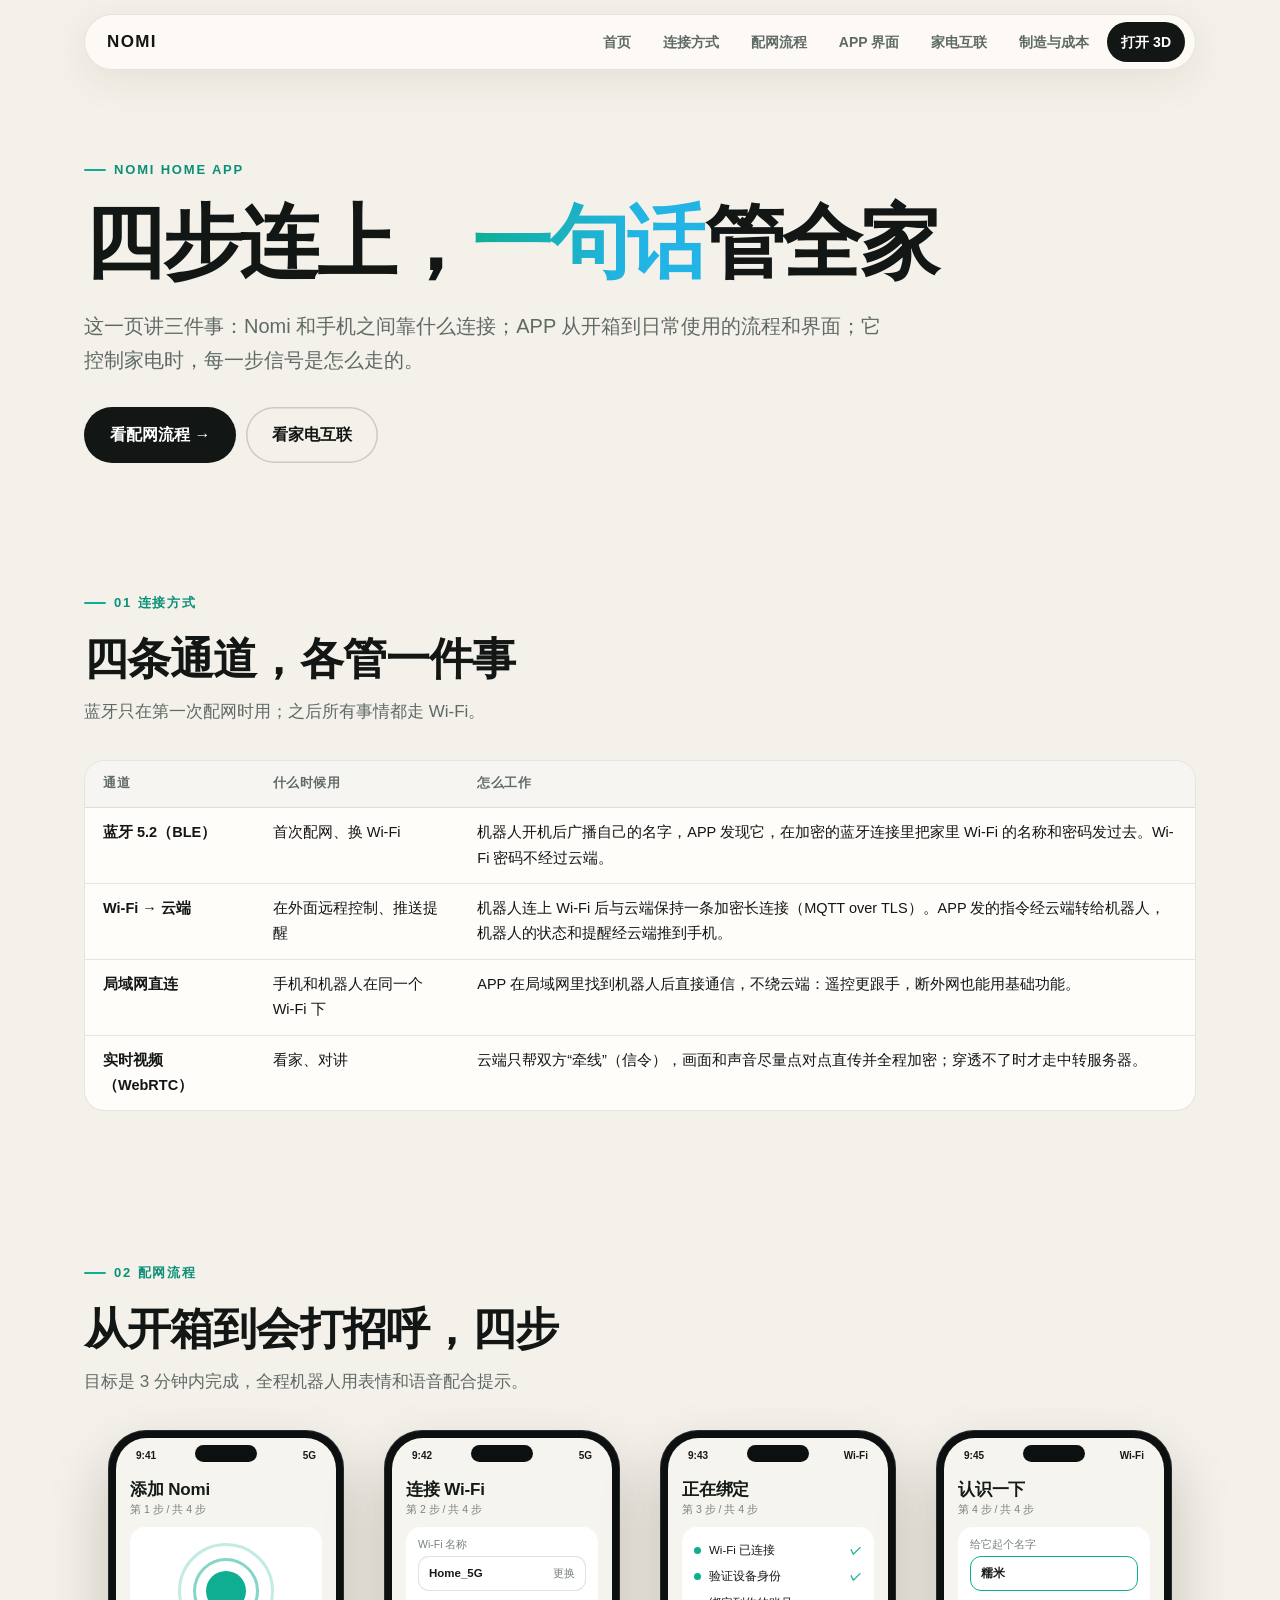
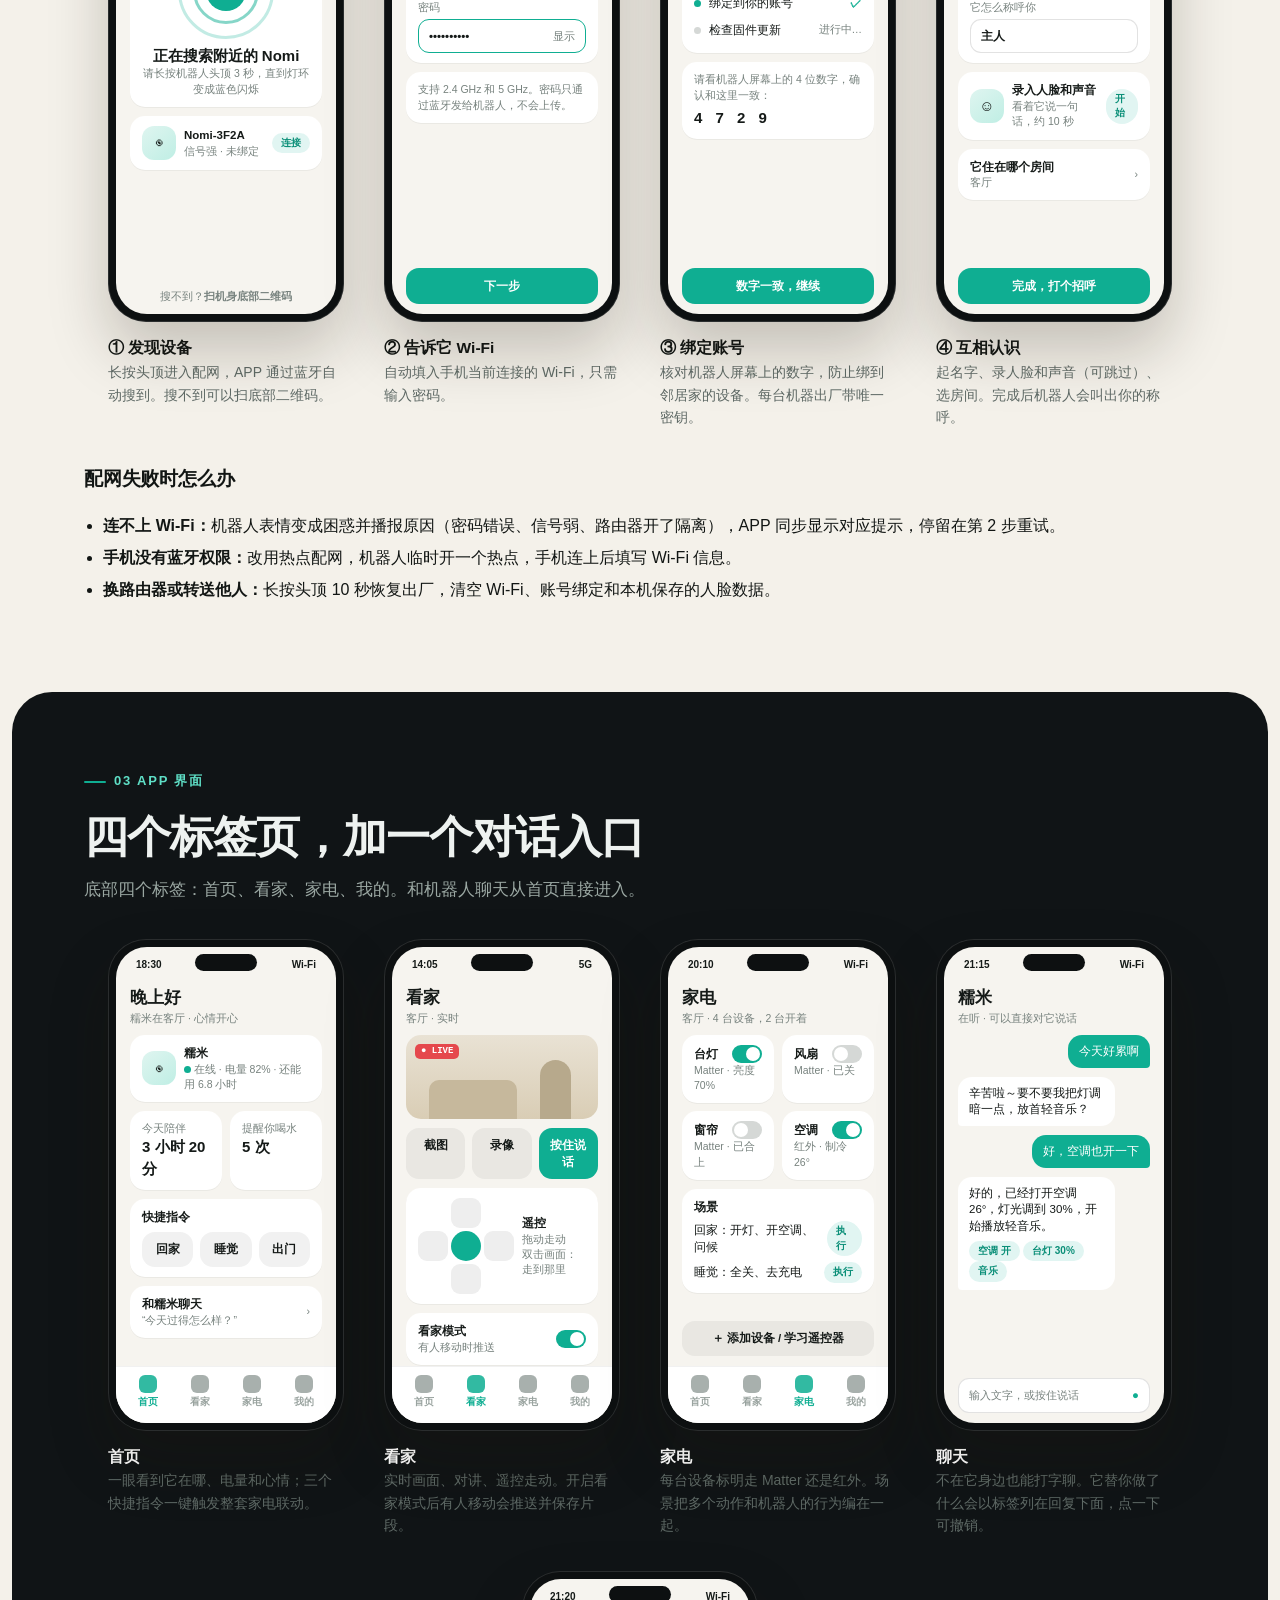
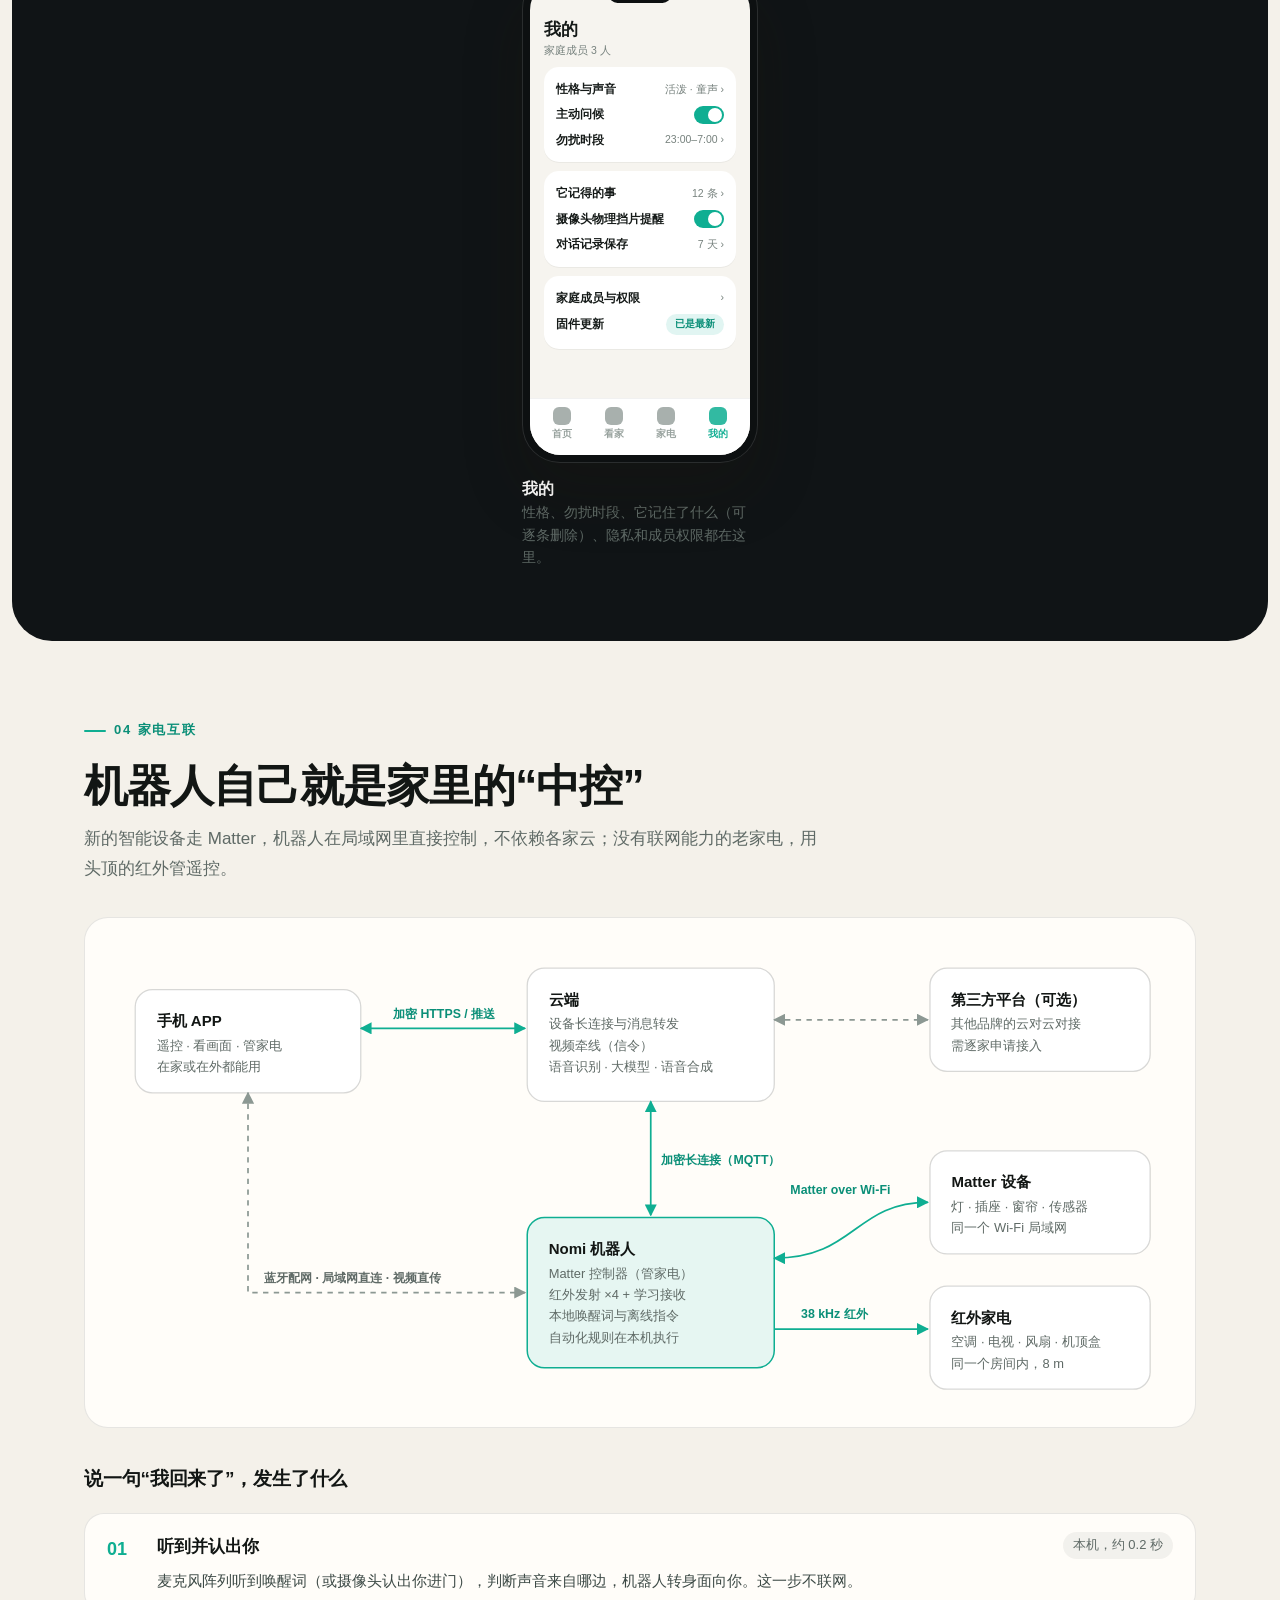
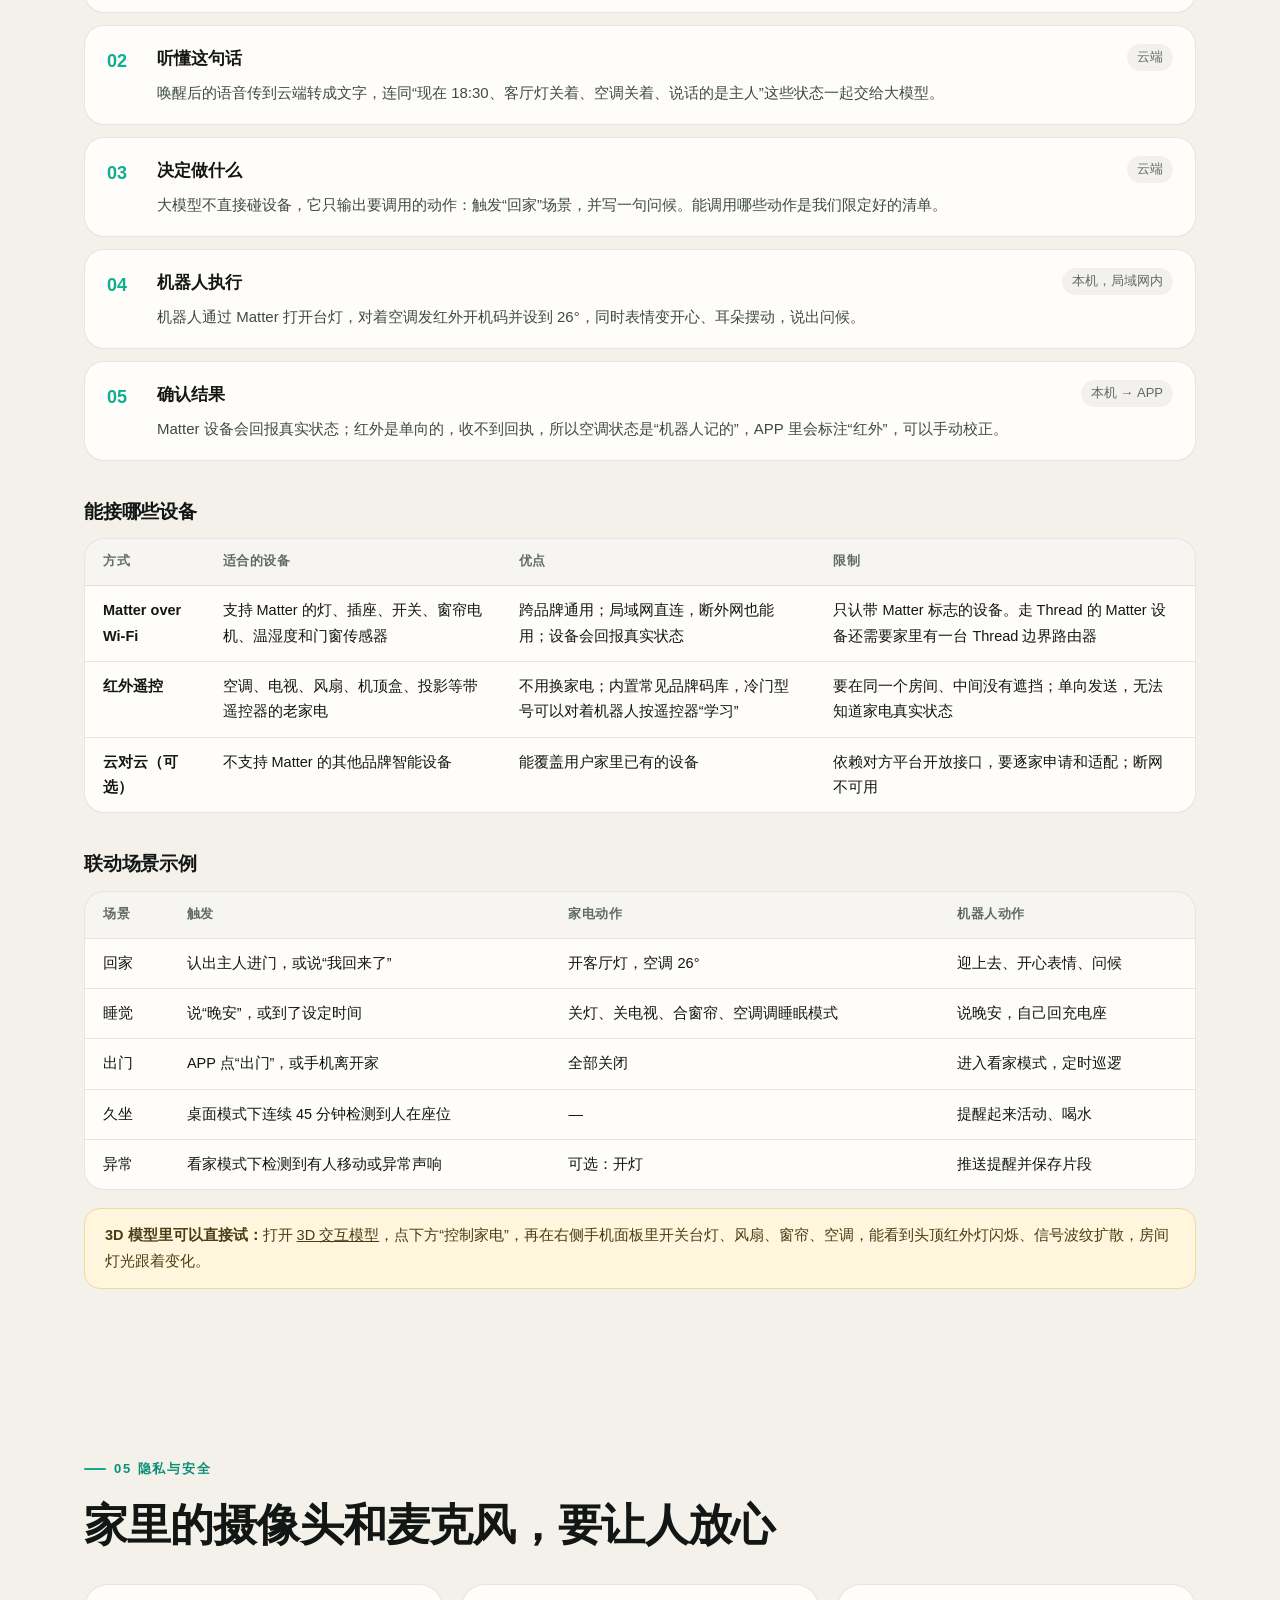
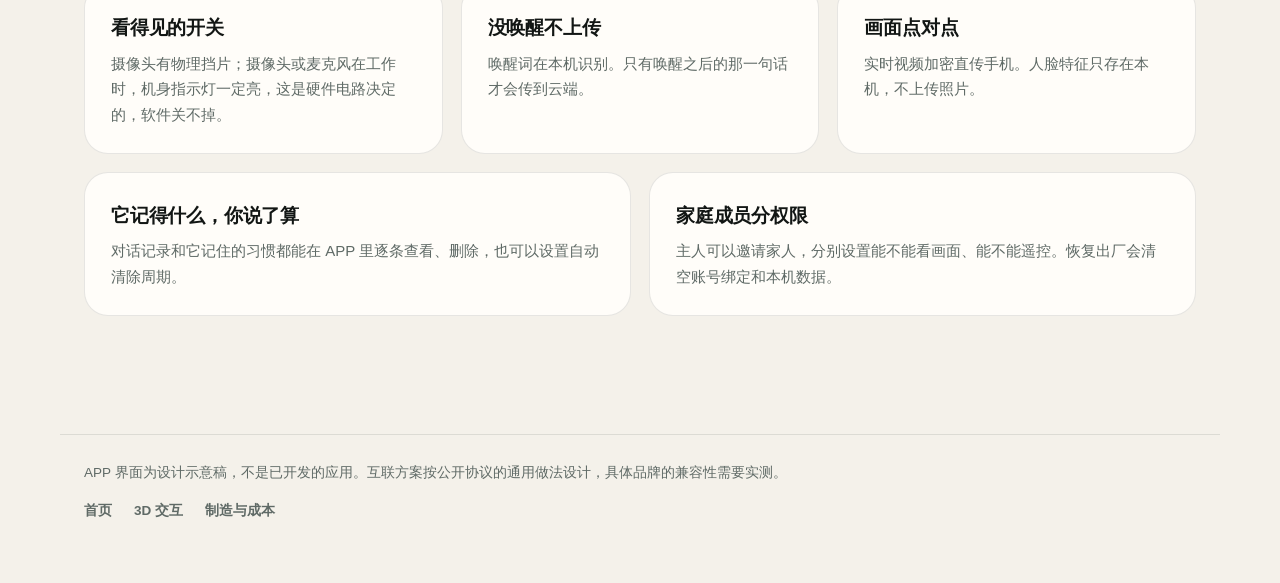
==== app.html @ 79c135fa "官网改版；可爱款造型优化；新增 APP 与互联页面；制造文档加入 AI 对话接入方案" ====
<!doctype html>
<html lang="zh-CN">
<head>
<meta charset="utf-8">
<meta name="viewport" content="width=device-width, initial-scale=1">
<title>Nomi · APP 与家电互联</title>
<meta name="description" content="Nomi 怎么连上手机：四步配网流程、APP 五个主界面的设计，以及它控制家电的完整链路。">
<link rel="stylesheet" href="site.css">
</head>
<body>
<nav><div class="wrap"><b>NOMI</b><a href="index.html">首页</a><a href="#link">连接方式</a><a href="#pair">配网流程</a><a href="#ui">APP 界面</a><a href="#iot">家电互联</a><a href="make.html">制造与成本</a><a class="cta" href="sim.html">打开 3D</a></div></nav>

<header class="hero"><div class="wrap">
  <div class="eyebrow">Nomi Home APP</div>
  <h1>四步连上，<em>一句话</em>管全家</h1>
  <p class="lead">这一页讲三件事：Nomi 和手机之间靠什么连接；APP 从开箱到日常使用的流程和界面；它控制家电时，每一步信号是怎么走的。</p>
  <a class="btn" href="#pair">看配网流程 →</a><a class="btn ghost" href="#iot">看家电互联</a>
</div></header>

<section id="link"><div class="wrap">
  <div class="sec-head"><div class="eyebrow">01 连接方式</div><h2>四条通道，各管一件事</h2><p>蓝牙只在第一次配网时用；之后所有事情都走 Wi-Fi。</p></div>
  <div class="tbl"><table>
    <tr><th>通道</th><th>什么时候用</th><th>怎么工作</th></tr>
    <tr><td><b>蓝牙 5.2（BLE）</b></td><td>首次配网、换 Wi-Fi</td><td>机器人开机后广播自己的名字，APP 发现它，在加密的蓝牙连接里把家里 Wi-Fi 的名称和密码发过去。Wi-Fi 密码不经过云端。</td></tr>
    <tr><td><b>Wi-Fi → 云端</b></td><td>在外面远程控制、推送提醒</td><td>机器人连上 Wi-Fi 后与云端保持一条加密长连接（MQTT over TLS）。APP 发的指令经云端转给机器人，机器人的状态和提醒经云端推到手机。</td></tr>
    <tr><td><b>局域网直连</b></td><td>手机和机器人在同一个 Wi-Fi 下</td><td>APP 在局域网里找到机器人后直接通信，不绕云端：遥控更跟手，断外网也能用基础功能。</td></tr>
    <tr><td><b>实时视频（WebRTC）</b></td><td>看家、对讲</td><td>云端只帮双方“牵线”（信令），画面和声音尽量点对点直传并全程加密；穿透不了时才走中转服务器。</td></tr>
  </table></div>
</div></section>

<section id="pair"><div class="wrap">
  <div class="sec-head"><div class="eyebrow">02 配网流程</div><h2>从开箱到会打招呼，四步</h2><p>目标是 3 分钟内完成，全程机器人用表情和语音配合提示。</p></div>
  <div class="phones">
    <figure><div class="ph"><div class="scr"><div class="sb"><span>9:41</span><span>5G</span></div><div class="bd">
      <h4>添加 Nomi<small>第 1 步 / 共 4 步</small></h4>
      <div class="c" style="text-align:center"><div class="ring"><b></b></div><div class="big">正在搜索附近的 Nomi</div><div class="mut">请长按机器人头顶 3 秒，直到灯环变成蓝色闪烁</div></div>
      <div class="c row"><div class="av">◉</div><div><b>Nomi-3F2A</b><div class="mut">信号强 · 未绑定</div></div><span class="chip">连接</span></div>
      <div class="mut" style="text-align:center;margin-top:auto">搜不到？<b>扫机身底部二维码</b></div>
    </div></div></div><figcaption><b>① 发现设备</b>长按头顶进入配网，APP 通过蓝牙自动搜到。搜不到可以扫底部二维码。</figcaption></figure>

    <figure><div class="ph"><div class="scr"><div class="sb"><span>9:42</span><span>5G</span></div><div class="bd">
      <h4>连接 Wi-Fi<small>第 2 步 / 共 4 步</small></h4>
      <div class="c"><div class="mut">Wi-Fi 名称</div><div class="inp row" style="margin:4px 0 9px"><b>Home_5G</b><span class="mut">更换</span></div><div class="mut">密码</div><div class="inp f row" style="margin-top:4px"><b>••••••••••</b><span class="mut">显示</span></div></div>
      <div class="c mut">支持 2.4 GHz 和 5 GHz。密码只通过蓝牙发给机器人，不会上传。</div>
      <div class="pri" style="margin-top:auto">下一步</div>
    </div></div></div><figcaption><b>② 告诉它 Wi-Fi</b>自动填入手机当前连接的 Wi-Fi，只需输入密码。</figcaption></figure>

    <figure><div class="ph"><div class="scr"><div class="sb"><span>9:43</span><span>Wi-Fi</span></div><div class="bd">
      <h4>正在绑定<small>第 3 步 / 共 4 步</small></h4>
      <div class="c">
        <div class="row" style="padding:5px 0"><span class="dot"></span><span>Wi-Fi 已连接</span><b style="color:var(--a)">✓</b></div>
        <div class="row" style="padding:5px 0"><span class="dot"></span><span>验证设备身份</span><b style="color:var(--a)">✓</b></div>
        <div class="row" style="padding:5px 0"><span class="dot"></span><span>绑定到你的账号</span><b style="color:var(--a)">✓</b></div>
        <div class="row" style="padding:5px 0"><span class="dot" style="background:#d5d8d6"></span><span>检查固件更新</span><span class="mut">进行中…</span></div>
      </div>
      <div class="c mut">请看机器人屏幕上的 4 位数字，确认和这里一致：<div class="big" style="letter-spacing:.3em;color:#151a18;margin-top:4px">4 7 2 9</div></div>
      <div class="pri" style="margin-top:auto">数字一致，继续</div>
    </div></div></div><figcaption><b>③ 绑定账号</b>核对机器人屏幕上的数字，防止绑到邻居家的设备。每台机器出厂带唯一密钥。</figcaption></figure>

    <figure><div class="ph"><div class="scr"><div class="sb"><span>9:45</span><span>Wi-Fi</span></div><div class="bd">
      <h4>认识一下<small>第 4 步 / 共 4 步</small></h4>
      <div class="c"><div class="mut">给它起个名字</div><div class="inp f" style="margin:4px 0 9px"><b>糯米</b></div><div class="mut">它怎么称呼你</div><div class="inp" style="margin-top:4px"><b>主人</b></div></div>
      <div class="c row"><div class="av">☺</div><div><b>录入人脸和声音</b><div class="mut">看着它说一句话，约 10 秒</div></div><span class="chip">开始</span></div>
      <div class="c row"><div><b>它住在哪个房间</b><div class="mut">客厅</div></div><span class="mut">›</span></div>
      <div class="pri" style="margin-top:auto">完成，打个招呼</div>
    </div></div></div><figcaption><b>④ 互相认识</b>起名字、录人脸和声音（可跳过）、选房间。完成后机器人会叫出你的称呼。</figcaption></figure>
  </div>
  <h3>配网失败时怎么办</h3>
  <ul>
    <li><b>连不上 Wi-Fi：</b>机器人表情变成困惑并播报原因（密码错误、信号弱、路由器开了隔离），APP 同步显示对应提示，停留在第 2 步重试。</li>
    <li><b>手机没有蓝牙权限：</b>改用热点配网，机器人临时开一个热点，手机连上后填写 Wi-Fi 信息。</li>
    <li><b>换路由器或转送他人：</b>长按头顶 10 秒恢复出厂，清空 Wi-Fi、账号绑定和本机保存的人脸数据。</li>
  </ul>
</div></section>

<section id="ui" class="dark"><div class="wrap">
  <div class="sec-head"><div class="eyebrow">03 APP 界面</div><h2>四个标签页，加一个对话入口</h2><p>底部四个标签：首页、看家、家电、我的。和机器人聊天从首页直接进入。</p></div>
  <div class="phones">
    <figure><div class="ph"><div class="scr"><div class="sb"><span>18:30</span><span>Wi-Fi</span></div><div class="bd">
      <h4>晚上好<small>糯米在客厅 · 心情开心</small></h4>
      <div class="c row"><div class="av">◉</div><div><b>糯米</b><div class="mut"><span class="dot"></span> 在线 · 电量 82% · 还能用 6.8 小时</div></div></div>
      <div class="g2"><div class="c"><div class="mut">今天陪伴</div><div class="big">3 小时 20 分</div></div><div class="c"><div class="mut">提醒你喝水</div><div class="big">5 次</div></div></div>
      <div class="c"><b>快捷指令</b><div class="g3" style="margin-top:7px"><div class="sec">回家</div><div class="sec">睡觉</div><div class="sec">出门</div></div></div>
      <div class="c row"><div><b>和糯米聊天</b><div class="mut">“今天过得怎么样？”</div></div><span class="mut">›</span></div>
    </div><div class="tab"><b><i></i>首页</b><span><i></i>看家</span><span><i></i>家电</span><span><i></i>我的</span></div></div></div><figcaption><b>首页</b>一眼看到它在哪、电量和心情；三个快捷指令一键触发整套家电联动。</figcaption></figure>

    <figure><div class="ph"><div class="scr"><div class="sb"><span>14:05</span><span>5G</span></div><div class="bd">
      <h4>看家<small>客厅 · 实时</small></h4>
      <div class="cam"><em>● LIVE</em></div>
      <div class="g3"><div class="sec">截图</div><div class="sec">录像</div><div class="pri" style="padding:9px">按住说话</div></div>
      <div class="c row"><div class="pad4"><i></i><i></i><i></i><i></i><i></i><i></i><i></i><i></i><i></i></div><div><b>遥控</b><div class="mut">拖动走动<br>双击画面：走到那里</div></div></div>
      <div class="c row"><div><b>看家模式</b><div class="mut">有人移动时推送</div></div><div class="sw on"></div></div>
    </div><div class="tab"><span><i></i>首页</span><b><i></i>看家</b><span><i></i>家电</span><span><i></i>我的</span></div></div></div><figcaption><b>看家</b>实时画面、对讲、遥控走动。开启看家模式后有人移动会推送并保存片段。</figcaption></figure>

    <figure><div class="ph"><div class="scr"><div class="sb"><span>20:10</span><span>Wi-Fi</span></div><div class="bd">
      <h4>家电<small>客厅 · 4 台设备，2 台开着</small></h4>
      <div class="g2">
        <div class="c"><div class="row"><b>台灯</b><div class="sw on"></div></div><div class="mut">Matter · 亮度 70%</div></div>
        <div class="c"><div class="row"><b>风扇</b><div class="sw"></div></div><div class="mut">Matter · 已关</div></div>
        <div class="c"><div class="row"><b>窗帘</b><div class="sw"></div></div><div class="mut">Matter · 已合上</div></div>
        <div class="c"><div class="row"><b>空调</b><div class="sw on"></div></div><div class="mut">红外 · 制冷 26°</div></div>
      </div>
      <div class="c"><b>场景</b><div class="row" style="margin-top:6px"><span>回家：开灯、开空调、问候</span><span class="chip">执行</span></div><div class="row" style="margin-top:6px"><span>睡觉：全关、去充电</span><span class="chip">执行</span></div></div>
      <div class="sec" style="margin-top:auto">＋ 添加设备 / 学习遥控器</div>
    </div><div class="tab"><span><i></i>首页</span><span><i></i>看家</span><b><i></i>家电</b><span><i></i>我的</span></div></div></div><figcaption><b>家电</b>每台设备标明走 Matter 还是红外。场景把多个动作和机器人的行为编在一起。</figcaption></figure>

    <figure><div class="ph"><div class="scr"><div class="sb"><span>21:15</span><span>Wi-Fi</span></div><div class="bd">
      <h4>糯米<small>在听 · 可以直接对它说话</small></h4>
      <div class="bub me">今天好累啊</div>
      <div class="bub">辛苦啦～要不要我把灯调暗一点，放首轻音乐？</div>
      <div class="bub me">好，空调也开一下</div>
      <div class="bub">好的，已经打开空调 26°，灯光调到 30%，开始播放轻音乐。<div style="margin-top:6px"><span class="chip">空调 开</span> <span class="chip">台灯 30%</span> <span class="chip">音乐</span></div></div>
      <div class="inp row" style="margin-top:auto"><span class="mut">输入文字，或按住说话</span><b style="color:var(--a)">●</b></div>
    </div></div></div><figcaption><b>聊天</b>不在它身边也能打字聊。它替你做了什么会以标签列在回复下面，点一下可撤销。</figcaption></figure>

    <figure><div class="ph"><div class="scr"><div class="sb"><span>21:20</span><span>Wi-Fi</span></div><div class="bd">
      <h4>我的<small>家庭成员 3 人</small></h4>
      <div class="c"><div class="row" style="padding:4px 0"><b>性格与声音</b><span class="mut">活泼 · 童声 ›</span></div><div class="row" style="padding:4px 0"><b>主动问候</b><div class="sw on"></div></div><div class="row" style="padding:4px 0"><b>勿扰时段</b><span class="mut">23:00–7:00 ›</span></div></div>
      <div class="c"><div class="row" style="padding:4px 0"><b>它记得的事</b><span class="mut">12 条 ›</span></div><div class="row" style="padding:4px 0"><b>摄像头物理挡片提醒</b><div class="sw on"></div></div><div class="row" style="padding:4px 0"><b>对话记录保存</b><span class="mut">7 天 ›</span></div></div>
      <div class="c"><div class="row" style="padding:4px 0"><b>家庭成员与权限</b><span class="mut">›</span></div><div class="row" style="padding:4px 0"><b>固件更新</b><span class="chip">已是最新</span></div></div>
    </div><div class="tab"><span><i></i>首页</span><span><i></i>看家</span><span><i></i>家电</span><b><i></i>我的</b></div></div></div><figcaption><b>我的</b>性格、勿扰时段、它记住了什么（可逐条删除）、隐私和成员权限都在这里。</figcaption></figure>
  </div>
</div></section>

<section id="iot"><div class="wrap">
  <div class="sec-head"><div class="eyebrow">04 家电互联</div><h2>机器人自己就是家里的“中控”</h2><p>新的智能设备走 Matter，机器人在局域网里直接控制，不依赖各家云；没有联网能力的老家电，用头顶的红外管遥控。</p></div>
  <div class="diagram"><svg viewBox="0 0 1000 440" role="img" aria-label="互联架构图：手机 APP、云端、Nomi 机器人、Matter 设备、红外家电之间的连接">
    <defs><marker id="ar" viewBox="0 0 10 10" refX="9" refY="5" markerWidth="7" markerHeight="7" orient="auto-start-reverse"><path d="M0 0 10 5 0 10z" style="fill:#0fae92;stroke:none"/></marker><marker id="ag" viewBox="0 0 10 10" refX="9" refY="5" markerWidth="7" markerHeight="7" orient="auto-start-reverse"><path d="M0 0 10 5 0 10z" style="fill:#8c9893;stroke:none"/></marker></defs>
    <rect class="b" x="30" y="50" width="210" height="96" rx="16"/><text x="50" y="84">手机 APP</text><text class="s" x="50" y="106">遥控 · 看画面 · 管家电</text><text class="s" x="50" y="126">在家或在外都能用</text>
    <rect class="b" x="395" y="30" width="230" height="124" rx="16"/><text x="415" y="64">云端</text><text class="s" x="415" y="86">设备长连接与消息转发</text><text class="s" x="415" y="106">视频牵线（信令）</text><text class="s" x="415" y="126">语音识别 · 大模型 · 语音合成</text>
    <rect class="h" x="395" y="262" width="230" height="140" rx="16"/><text x="415" y="296">Nomi 机器人</text><text class="s" x="415" y="318">Matter 控制器（管家电）</text><text class="s" x="415" y="338">红外发射 ×4 + 学习接收</text><text class="s" x="415" y="358">本地唤醒词与离线指令</text><text class="s" x="415" y="378">自动化规则在本机执行</text>
    <rect class="b" x="770" y="30" width="205" height="96" rx="16"/><text x="790" y="64">第三方平台（可选）</text><text class="s" x="790" y="86">其他品牌的云对云对接</text><text class="s" x="790" y="106">需逐家申请接入</text>
    <rect class="b" x="770" y="200" width="205" height="96" rx="16"/><text x="790" y="234">Matter 设备</text><text class="s" x="790" y="256">灯 · 插座 · 窗帘 · 传感器</text><text class="s" x="790" y="276">同一个 Wi-Fi 局域网</text>
    <rect class="b" x="770" y="326" width="205" height="96" rx="16"/><text x="790" y="360">红外家电</text><text class="s" x="790" y="382">空调 · 电视 · 风扇 · 机顶盒</text><text class="s" x="790" y="402">同一个房间内，8 m</text>
    <path d="M240 86H393" marker-end="url(#ar)" marker-start="url(#ar)"/><text class="l" x="270" y="76">加密 HTTPS / 推送</text>
    <path d="M510 154V260" marker-end="url(#ar)" marker-start="url(#ar)"/><text class="l" x="520" y="212">加密长连接（MQTT）</text>
    <path class="d" d="M135 146V332H393" marker-end="url(#ag)" marker-start="url(#ag)"/><text class="l" x="150" y="322" style="fill:#5f6a66">蓝牙配网 · 局域网直连 · 视频直传</text>
    <path d="M625 300C700 300 700 248 768 248" marker-end="url(#ar)" marker-start="url(#ar)"/><text class="l" x="640" y="240">Matter over Wi-Fi</text>
    <path d="M625 366H768" marker-end="url(#ar)"/><text class="l" x="650" y="356">38 kHz 红外</text>
    <path class="d" d="M625 78H768" marker-end="url(#ag)" marker-start="url(#ag)"/>
  </svg></div>

  <h3>说一句“我回来了”，发生了什么</h3>
  <ol class="flow">
    <li><b>听到并认出你</b><i>本机，约 0.2 秒</i><p>麦克风阵列听到唤醒词（或摄像头认出你进门），判断声音来自哪边，机器人转身面向你。这一步不联网。</p></li>
    <li><b>听懂这句话</b><i>云端</i><p>唤醒后的语音传到云端转成文字，连同“现在 18:30、客厅灯关着、空调关着、说话的是主人”这些状态一起交给大模型。</p></li>
    <li><b>决定做什么</b><i>云端</i><p>大模型不直接碰设备，它只输出要调用的动作：触发“回家”场景，并写一句问候。能调用哪些动作是我们限定好的清单。</p></li>
    <li><b>机器人执行</b><i>本机，局域网内</i><p>机器人通过 Matter 打开台灯，对着空调发红外开机码并设到 26°，同时表情变开心、耳朵摆动，说出问候。</p></li>
    <li><b>确认结果</b><i>本机 → APP</i><p>Matter 设备会回报真实状态；红外是单向的，收不到回执，所以空调状态是“机器人记的”，APP 里会标注“红外”，可以手动校正。</p></li>
  </ol>

  <h3>能接哪些设备</h3>
  <div class="tbl"><table>
    <tr><th>方式</th><th>适合的设备</th><th>优点</th><th>限制</th></tr>
    <tr><td><b>Matter over Wi-Fi</b></td><td>支持 Matter 的灯、插座、开关、窗帘电机、温湿度和门窗传感器</td><td>跨品牌通用；局域网直连，断外网也能用；设备会回报真实状态</td><td>只认带 Matter 标志的设备。走 Thread 的 Matter 设备还需要家里有一台 Thread 边界路由器</td></tr>
    <tr><td><b>红外遥控</b></td><td>空调、电视、风扇、机顶盒、投影等带遥控器的老家电</td><td>不用换家电；内置常见品牌码库，冷门型号可以对着机器人按遥控器“学习”</td><td>要在同一个房间、中间没有遮挡；单向发送，无法知道家电真实状态</td></tr>
    <tr><td><b>云对云（可选）</b></td><td>不支持 Matter 的其他品牌智能设备</td><td>能覆盖用户家里已有的设备</td><td>依赖对方平台开放接口，要逐家申请和适配；断网不可用</td></tr>
  </table></div>

  <h3>联动场景示例</h3>
  <div class="tbl"><table>
    <tr><th>场景</th><th>触发</th><th>家电动作</th><th>机器人动作</th></tr>
    <tr><td>回家</td><td>认出主人进门，或说“我回来了”</td><td>开客厅灯，空调 26°</td><td>迎上去、开心表情、问候</td></tr>
    <tr><td>睡觉</td><td>说“晚安”，或到了设定时间</td><td>关灯、关电视、合窗帘、空调调睡眠模式</td><td>说晚安，自己回充电座</td></tr>
    <tr><td>出门</td><td>APP 点“出门”，或手机离开家</td><td>全部关闭</td><td>进入看家模式，定时巡逻</td></tr>
    <tr><td>久坐</td><td>桌面模式下连续 45 分钟检测到人在座位</td><td>—</td><td>提醒起来活动、喝水</td></tr>
    <tr><td>异常</td><td>看家模式下检测到有人移动或异常声响</td><td>可选：开灯</td><td>推送提醒并保存片段</td></tr>
  </table></div>
  <div class="note"><b>3D 模型里可以直接试：</b>打开 <a href="sim.html">3D 交互模型</a>，点下方“控制家电”，再在右侧手机面板里开关台灯、风扇、窗帘、空调，能看到头顶红外灯闪烁、信号波纹扩散，房间灯光跟着变化。</div>
</div></section>

<section><div class="wrap">
  <div class="sec-head"><div class="eyebrow">05 隐私与安全</div><h2>家里的摄像头和麦克风，要让人放心</h2></div>
  <div class="bento">
    <div><h3>看得见的开关</h3><p>摄像头有物理挡片；摄像头或麦克风在工作时，机身指示灯一定亮，这是硬件电路决定的，软件关不掉。</p></div>
    <div><h3>没唤醒不上传</h3><p>唤醒词在本机识别。只有唤醒之后的那一句话才会传到云端。</p></div>
    <div><h3>画面点对点</h3><p>实时视频加密直传手机。人脸特征只存在本机，不上传照片。</p></div>
    <div class="w3"><h3>它记得什么，你说了算</h3><p>对话记录和它记住的习惯都能在 APP 里逐条查看、删除，也可以设置自动清除周期。</p></div>
    <div class="w3"><h3>家庭成员分权限</h3><p>主人可以邀请家人，分别设置能不能看画面、能不能遥控。恢复出厂会清空账号绑定和本机数据。</p></div>
  </div>
</div></section>

<footer><div class="wrap"><p>APP 界面为设计示意稿，不是已开发的应用。互联方案按公开协议的通用做法设计，具体品牌的兼容性需要实测。</p><a href="index.html">首页</a><a href="sim.html">3D 交互</a><a href="make.html">制造与成本</a></div></footer>
</body>
</html>
---- site.css ----
:root { --bg: #f4f1ea; --card: #fffdf9; --ink: #121614; --sub: #5f6a66; --line: rgba(18, 22, 20, 0.1); --acc: #0fae92; --acc2: #0b8f78; --pink: #ff8fa3; --blue: #23b4e6; --stage: #efe9de; --r: 24px; }
* { box-sizing: border-box; }
html { scroll-behavior: smooth; scroll-padding-top: 90px; }
body { margin: 0; background: var(--bg); color: var(--ink); font: 16px/1.75 -apple-system, BlinkMacSystemFont, 'SF Pro Text', 'PingFang SC', 'HarmonyOS Sans SC', 'Microsoft YaHei', 'Noto Sans SC', sans-serif; -webkit-font-smoothing: antialiased; }
a { color: inherit; }
img { max-width: 100%; }
.wrap { max-width: 1160px; margin: 0 auto; padding: 0 24px; }

/* 顶部导航：悬浮胶囊 */
nav { position: sticky; top: 14px; z-index: 20; padding: 0 16px; pointer-events: none; }
nav .wrap { pointer-events: auto; max-width: 1112px; display: flex; align-items: center; gap: 4px; height: 56px; padding: 0 10px 0 22px; overflow-x: auto; white-space: nowrap; scrollbar-width: none; background: rgba(255, 253, 249, 0.78); backdrop-filter: saturate(1.6) blur(18px); -webkit-backdrop-filter: saturate(1.6) blur(18px); border: 1px solid var(--line); border-radius: 999px; box-shadow: 0 10px 40px rgba(40, 32, 12, 0.08); }
nav b { font-size: 17px; letter-spacing: 0.08em; margin-right: auto; padding-right: 18px; }
nav b i { font-style: normal; color: var(--acc); }
nav a { text-decoration: none; font-size: 14px; color: var(--sub); font-weight: 600; padding: 8px 14px; border-radius: 999px; transition: background 0.2s, color 0.2s; }
nav a:hover { background: rgba(18, 22, 20, 0.06); color: var(--ink); }
nav a.cta { background: var(--ink); color: #fff; }
nav a.cta:hover { background: var(--acc2); }

/* 首屏 */
header.hero { padding: 96px 0 40px; }
.eyebrow { display: inline-flex; align-items: center; gap: 8px; font-size: 13px; font-weight: 700; letter-spacing: 0.14em; color: var(--acc2); text-transform: uppercase; margin-bottom: 18px; }
.eyebrow::before { content: ''; width: 22px; height: 2px; background: var(--acc); border-radius: 2px; }
h1 { font-size: clamp(38px, 6.4vw, 80px); line-height: 1.1; margin: 0 0 22px; letter-spacing: -0.03em; font-weight: 800; text-wrap: balance; }
h1 em { white-space: nowrap; font-style: normal; background: linear-gradient(100deg, #0fae92, #23b4e6 70%); -webkit-background-clip: text; background-clip: text; color: transparent; }
.lead { font-size: clamp(17px, 1.6vw, 20px); color: var(--sub); max-width: 40em; margin: 0 0 30px; line-height: 1.7; }
.btn { display: inline-flex; align-items: center; gap: 8px; padding: 14px 26px; border-radius: 999px; background: var(--ink); color: #fff; font-weight: 700; text-decoration: none; margin: 0 10px 10px 0; transition: transform 0.2s, background 0.2s; }
.btn:hover { transform: translateY(-2px); background: var(--acc2); }
.btn.ghost { background: transparent; color: var(--ink); box-shadow: inset 0 0 0 1.5px rgba(18, 22, 20, 0.18); }
.btn.ghost:hover { background: rgba(18, 22, 20, 0.05); }

/* 三款并排的展台 */
.stage { margin-top: 44px; display: grid; grid-template-columns: repeat(3, 1fr); background: linear-gradient(180deg, #efe9de 0%, #f5e8d2 100%); border-radius: 36px; overflow: hidden; border: 1px solid var(--line); }
.stage a { position: relative; display: block; text-decoration: none; }
.stage a + a { border-left: 1px solid rgba(18, 22, 20, 0.06); }
.stage img { display: block; width: 100%; height: auto; transition: transform 0.6s cubic-bezier(0.16, 1, 0.3, 1); }
.stage a:hover img { transform: scale(1.04); }
.stage span { position: absolute; left: 0; right: 0; bottom: 22px; text-align: center; font-weight: 700; font-size: 15px; }
.stage span small { display: block; font-weight: 600; color: var(--sub); font-size: 12.5px; letter-spacing: 0.1em; }
.stats { display: grid; grid-template-columns: repeat(4, 1fr); gap: 0; margin-top: 28px; border-top: 1px solid var(--line); }
.stats div { padding: 22px 8px 0 0; }
.stats b { display: block; font-size: clamp(26px, 3vw, 38px); letter-spacing: -0.02em; font-variant-numeric: tabular-nums; line-height: 1.2; }
.stats b small { font-size: 0.45em; margin-left: 3px; color: var(--sub); font-weight: 600; letter-spacing: 0; }
.stats span { color: var(--sub); font-size: 14px; }

section { padding: 72px 0; }
.sec-head { max-width: 46em; margin-bottom: 34px; }
h2 { font-size: clamp(28px, 3.6vw, 44px); line-height: 1.18; margin: 0 0 12px; letter-spacing: -0.02em; font-weight: 800; text-wrap: balance; }
h2 + p, .sec-head p { margin: 0; color: var(--sub); font-size: 17px; max-width: 44em; }
h3 { font-size: 19px; margin: 34px 0 10px; letter-spacing: -0.01em; }
.grid { display: grid; gap: 18px; grid-template-columns: repeat(auto-fit, minmax(270px, 1fr)); }
.card { background: var(--card); border: 1px solid var(--line); border-radius: var(--r); overflow: hidden; transition: transform 0.3s cubic-bezier(0.16, 1, 0.3, 1), box-shadow 0.3s; }
.card:hover { transform: translateY(-4px); box-shadow: 0 22px 50px rgba(40, 32, 12, 0.1); }
.card > img, .card > a > img { display: block; width: 100%; height: auto; background: var(--stage); }
.card .pad { padding: 20px 24px 24px; }
.card h3 { margin: 0 0 6px; font-size: 20px; }
.card p { margin: 0 0 12px; color: var(--sub); font-size: 15px; line-height: 1.7; }
.tag { display: inline-block; font-size: 12px; font-weight: 700; padding: 2px 10px; border-radius: 20px; color: #fff; background: var(--acc); margin-left: 6px; vertical-align: 3px; }
.tag.p { background: var(--pink); }
.tag.b { background: var(--blue); }
.more { font-weight: 700; color: var(--acc2); text-decoration: none; font-size: 15px; }
.more:hover { text-decoration: underline; }

/* 功能拼图 */
.bento { display: grid; grid-template-columns: repeat(6, 1fr); gap: 18px; }
.bento > div { grid-column: span 2; background: var(--card); border: 1px solid var(--line); border-radius: var(--r); padding: 26px; }
.bento > div.w3 { grid-column: span 3; }
.bento .ico { width: 44px; height: 44px; border-radius: 14px; background: rgba(15, 174, 146, 0.12); color: var(--acc2); display: grid; place-items: center; margin-bottom: 16px; }
.bento .ico svg { width: 22px; height: 22px; fill: none; stroke: currentColor; stroke-width: 1.8; stroke-linecap: round; stroke-linejoin: round; }
.bento h3 { margin: 0 0 6px; font-size: 19px; }
.bento p { margin: 0; color: var(--sub); font-size: 15px; line-height: 1.7; }

/* 深色段落 */
.dark { background: #101416; color: #eef2f0; border-radius: 40px; margin: 0 12px; }
.dark h2 + p, .dark .sec-head p, .dark .card p, .dark p { color: #9aa7a2; }
.dark .card { background: #171d20; border-color: rgba(255, 255, 255, 0.08); }
.dark .card:hover { box-shadow: 0 22px 50px rgba(0, 0, 0, 0.4); }
.dark .eyebrow { color: #5fe0c7; }
.dark .more { color: #5fe0c7; }
.dark .btn { background: #fff; color: #101416; }
.dark .btn:hover { background: #5fe0c7; }
.dark .tbl, .dark .line span, .dark .note { color: var(--ink); }
.dark .note { color: #4a3d14; }
.dark li { color: #c5cfcb; }
.dark li b, .dark p b { color: #fff; }
.dark .tbl b { color: var(--ink); }
.dark .num { font-size: 13px; font-weight: 700; color: #5fe0c7; letter-spacing: 0.12em; }

video { display: block; width: 100%; border-radius: 28px; border: 1px solid var(--line); background: #000; box-shadow: 0 30px 80px rgba(40, 32, 12, 0.16); }

/* 表格、提示、指标（文档页） */
.tbl { overflow-x: auto; background: var(--card); border: 1px solid var(--line); border-radius: 20px; }
table { border-collapse: collapse; width: 100%; font-size: 14.5px; }
th, td { text-align: left; padding: 12px 18px; border-bottom: 1px solid var(--line); vertical-align: top; }
th { font-size: 12.5px; letter-spacing: 0.04em; color: var(--sub); white-space: nowrap; background: rgba(18, 22, 20, 0.03); }
tr:last-child td { border-bottom: 0; }
td.n, th.n { text-align: right; font-variant-numeric: tabular-nums; white-space: nowrap; }
tr.sum td { font-weight: 700; background: rgba(15, 174, 146, 0.08); }
tr.cat td { font-weight: 700; color: var(--sub); font-size: 13px; background: rgba(18, 22, 20, 0.03); }
.note { background: #fff6dd; border: 1px solid #ecd9a4; border-radius: 16px; padding: 14px 20px; font-size: 14.5px; margin: 18px 0; color: #4a3d14; }
.kpis { display: grid; grid-template-columns: repeat(auto-fit, minmax(190px, 1fr)); gap: 14px; margin: 22px 0; }
.kpis div { background: var(--card); border: 1px solid var(--line); border-radius: 20px; padding: 18px 22px; }
.kpis span { display: block; font-size: 13px; color: var(--sub); }
.kpis b { font-size: 30px; font-variant-numeric: tabular-nums; letter-spacing: -0.02em; }
.kpis small { font-size: 13px; color: var(--sub); margin-left: 4px; }
ol.flow { list-style: none; margin: 18px 0; padding: 0; counter-reset: s; }
ol.flow li { counter-increment: s; position: relative; margin: 0 0 12px; padding: 18px 22px 18px 72px; background: var(--card); border: 1px solid var(--line); border-radius: 20px; }
ol.flow li::before { content: counter(s, decimal-leading-zero); position: absolute; left: 22px; top: 20px; font-weight: 800; font-size: 18px; color: var(--acc); font-variant-numeric: tabular-nums; }
ol.flow b { font-size: 17px; }
ol.flow i { font-style: normal; float: right; font-size: 13px; color: var(--sub); background: rgba(18, 22, 20, 0.05); padding: 2px 10px; border-radius: 20px; }
ol.flow p { margin: 6px 0 0; font-size: 15px; color: #3d4a46; }
.line { display: flex; flex-wrap: wrap; gap: 8px; margin: 14px 0; }
.line span { background: var(--card); border: 1px solid var(--line); border-radius: 12px; padding: 8px 14px; font-size: 14px; font-weight: 600; }
.line span:not(:last-child)::after { content: '→'; margin-left: 10px; color: var(--acc); }
pre { background: #101416; color: #d7e3df; border-radius: 18px; padding: 20px 22px; overflow-x: auto; font: 13px/1.65 'SF Mono', 'JetBrains Mono', Menlo, Consolas, monospace; margin: 14px 0; }
pre i { font-style: normal; color: #5fe0c7; }
pre u { text-decoration: none; color: #7f8e89; }
ul { padding-left: 1.2em; }
li { margin: 4px 0; }
footer { padding: 46px 0 60px; color: var(--sub); font-size: 13.5px; }
footer .wrap { border-top: 1px solid var(--line); padding-top: 26px; display: flex; flex-wrap: wrap; gap: 8px 22px; }
footer a { text-decoration: none; font-weight: 600; }
footer p { flex: 1 1 100%; margin: 0 0 6px; }

/* 手机界面 */
.phones { display: flex; flex-wrap: wrap; justify-content: center; gap: 34px 40px; }
.phones figure { margin: 0; width: 236px; }
.phones figcaption { margin-top: 14px; font-size: 14px; color: var(--sub); line-height: 1.6; }
.phones figcaption b { display: block; color: var(--ink); font-size: 15.5px; }
.dark .phones figcaption b { color: #fff; }
.ph { position: relative; width: 236px; height: 492px; border-radius: 38px; background: #0d1011; padding: 8px; box-shadow: 0 30px 60px rgba(30, 24, 8, 0.22), inset 0 0 0 1px rgba(255, 255, 255, 0.12); }
.ph::before { content: ''; position: absolute; left: 50%; top: 15px; width: 62px; height: 17px; margin-left: -31px; border-radius: 12px; background: #0d1011; z-index: 2; }
.scr { height: 100%; border-radius: 31px; background: #f6f4ef; overflow: hidden; display: flex; flex-direction: column; font-size: 11.5px; line-height: 1.45; color: #151a18; --a: #0fae92; }
.scr.pk { --a: #ff7f96; }
.scr .sb { display: flex; justify-content: space-between; padding: 11px 20px 4px; font-size: 10px; font-weight: 700; }
.scr .bd { flex: 1; padding: 8px 14px 10px; display: flex; flex-direction: column; gap: 9px; min-height: 0; }
.scr .bd > * { flex: none; }
.scr h4 { margin: 2px 0 0; font-size: 17px; letter-spacing: -0.01em; }
.scr h4 small { display: block; font-size: 10.5px; color: #77827e; font-weight: 500; letter-spacing: 0; }
.scr .c { background: #fff; border-radius: 15px; padding: 10px 12px; box-shadow: 0 1px 0 rgba(18, 22, 20, 0.05); }
.scr .row { display: flex; align-items: center; gap: 8px; }
.scr .row > :last-child { margin-left: auto; }
.scr .g2 { display: grid; grid-template-columns: 1fr 1fr; gap: 8px; }
.scr .g3 { display: grid; grid-template-columns: 1fr 1fr 1fr; gap: 7px; }
.scr .mut { color: #77827e; font-size: 10.5px; }
.scr .big { font-size: 15px; font-weight: 700; }
.scr .pri { background: var(--a); color: #fff; text-align: center; font-weight: 700; border-radius: 13px; padding: 10px; }
.scr .sec { background: rgba(18, 22, 20, 0.06); text-align: center; font-weight: 700; border-radius: 13px; padding: 9px; }
.scr .dot { width: 7px; height: 7px; border-radius: 50%; background: var(--a); display: inline-block; }
.scr .sw { width: 30px; height: 18px; border-radius: 10px; background: #d5d8d6; position: relative; flex: none; }
.scr .sw::after { content: ''; position: absolute; top: 2px; left: 2px; width: 14px; height: 14px; border-radius: 50%; background: #fff; }
.scr .sw.on { background: var(--a); }
.scr .sw.on::after { left: 14px; }
.scr .inp { border: 1.5px solid rgba(18, 22, 20, 0.12); border-radius: 11px; padding: 8px 10px; background: #fff; }
.scr .inp.f { border-color: var(--a); }
.scr .av { width: 34px; height: 34px; border-radius: 12px; background: linear-gradient(140deg, #dff5f0, #bfeee4); display: grid; place-items: center; font-size: 15px; flex: none; }
.scr .cam { height: 84px; border-radius: 15px; background: linear-gradient(180deg, #e9e2d4, #d9cdb5); position: relative; overflow: hidden; }
.scr .cam::before { content: ''; position: absolute; left: 12%; bottom: 0; width: 46%; height: 46%; background: #c6b89c; border-radius: 10px 10px 0 0; }
.scr .cam::after { content: ''; position: absolute; right: 14%; bottom: 0; width: 16%; height: 70%; background: #b7a98c; border-radius: 30px 30px 0 0; }
.scr .cam em { position: absolute; left: 9px; top: 9px; font: 700 9px/1 Menlo, monospace; color: #fff; background: #e5484d; padding: 3px 6px; border-radius: 5px; font-style: normal; z-index: 1; }
.scr .tab { display: grid; grid-template-columns: repeat(4, 1fr); text-align: center; font-size: 9.5px; font-weight: 700; color: #99a39f; padding: 8px 6px 14px; background: #fff; border-top: 1px solid rgba(18, 22, 20, 0.06); }
.scr .tab b { color: var(--a); }
.scr .tab i { display: block; width: 18px; height: 18px; margin: 0 auto 2px; border-radius: 6px; background: currentColor; opacity: 0.85; }
.scr .bub { max-width: 82%; padding: 8px 11px; border-radius: 14px 14px 14px 4px; background: #fff; }
.scr .bub.me { align-self: flex-end; background: var(--a); color: #fff; border-radius: 14px 14px 4px 14px; }
.scr .chip { display: inline-block; padding: 3px 9px; border-radius: 20px; background: rgba(15, 174, 146, 0.12); color: #0b8f78; font-weight: 700; font-size: 10px; }
.scr .pad4 { display: grid; grid-template-columns: repeat(3, 30px); grid-template-rows: repeat(3, 30px); gap: 3px; justify-content: center; }
.scr .pad4 i { background: rgba(18, 22, 20, 0.07); border-radius: 9px; }
.scr .pad4 i:nth-child(odd):not(:nth-child(5)) { visibility: hidden; }
.scr .pad4 i:nth-child(5) { background: var(--a); border-radius: 50%; }
.scr .ring { width: 96px; height: 96px; border-radius: 50%; margin: 6px auto; border: 3px solid rgba(15, 174, 146, 0.25); display: grid; place-items: center; position: relative; }
.scr .ring::before { content: ''; position: absolute; inset: 12px; border-radius: 50%; border: 3px solid rgba(15, 174, 146, 0.5); }
.scr .ring b { width: 40px; height: 40px; border-radius: 50%; background: var(--a); }
.scr .qr { width: 86px; height: 86px; margin: 4px auto; border-radius: 10px; background: conic-gradient(#151a18 25%, #fff 0 50%, #151a18 0 75%, #fff 0) 0 0 / 14px 14px; border: 6px solid #fff; box-shadow: 0 0 0 1.5px rgba(18, 22, 20, 0.12); }

/* 架构图 */
.diagram { background: var(--card); border: 1px solid var(--line); border-radius: var(--r); padding: 18px; overflow-x: auto; }
.diagram svg { display: block; width: 100%; min-width: 760px; height: auto; }
.diagram text { font: 600 14px -apple-system, 'PingFang SC', 'Microsoft YaHei', sans-serif; fill: #121614; }
.diagram .s { font-weight: 500; font-size: 12px; fill: #5f6a66; }
.diagram .l { font-size: 11.5px; fill: #0b8f78; font-weight: 700; }
.diagram rect.b { fill: #fff; stroke: rgba(18, 22, 20, 0.16); stroke-width: 1.2; }
.diagram rect.h { fill: #e6f6f2; stroke: #0fae92; stroke-width: 1.4; }
.diagram path { fill: none; stroke: #0fae92; stroke-width: 1.6; }
.diagram path.d { stroke-dasharray: 5 5; stroke: #8c9893; }

@media (max-width: 860px) {
  header.hero { padding-top: 64px; }
  .bento > div, .bento > div.w3 { grid-column: span 6; }
  .stats { grid-template-columns: 1fr 1fr; }
  .stage { border-radius: 26px; }
  .stage span { position: static; display: block; padding: 0 0 12px; font-size: 12px; }
  .stage span small { display: none; }
  section { padding: 52px 0; }
  .dark { border-radius: 28px; margin: 0 6px; }
  ol.flow i { float: none; display: inline-block; margin-left: 6px; }
}
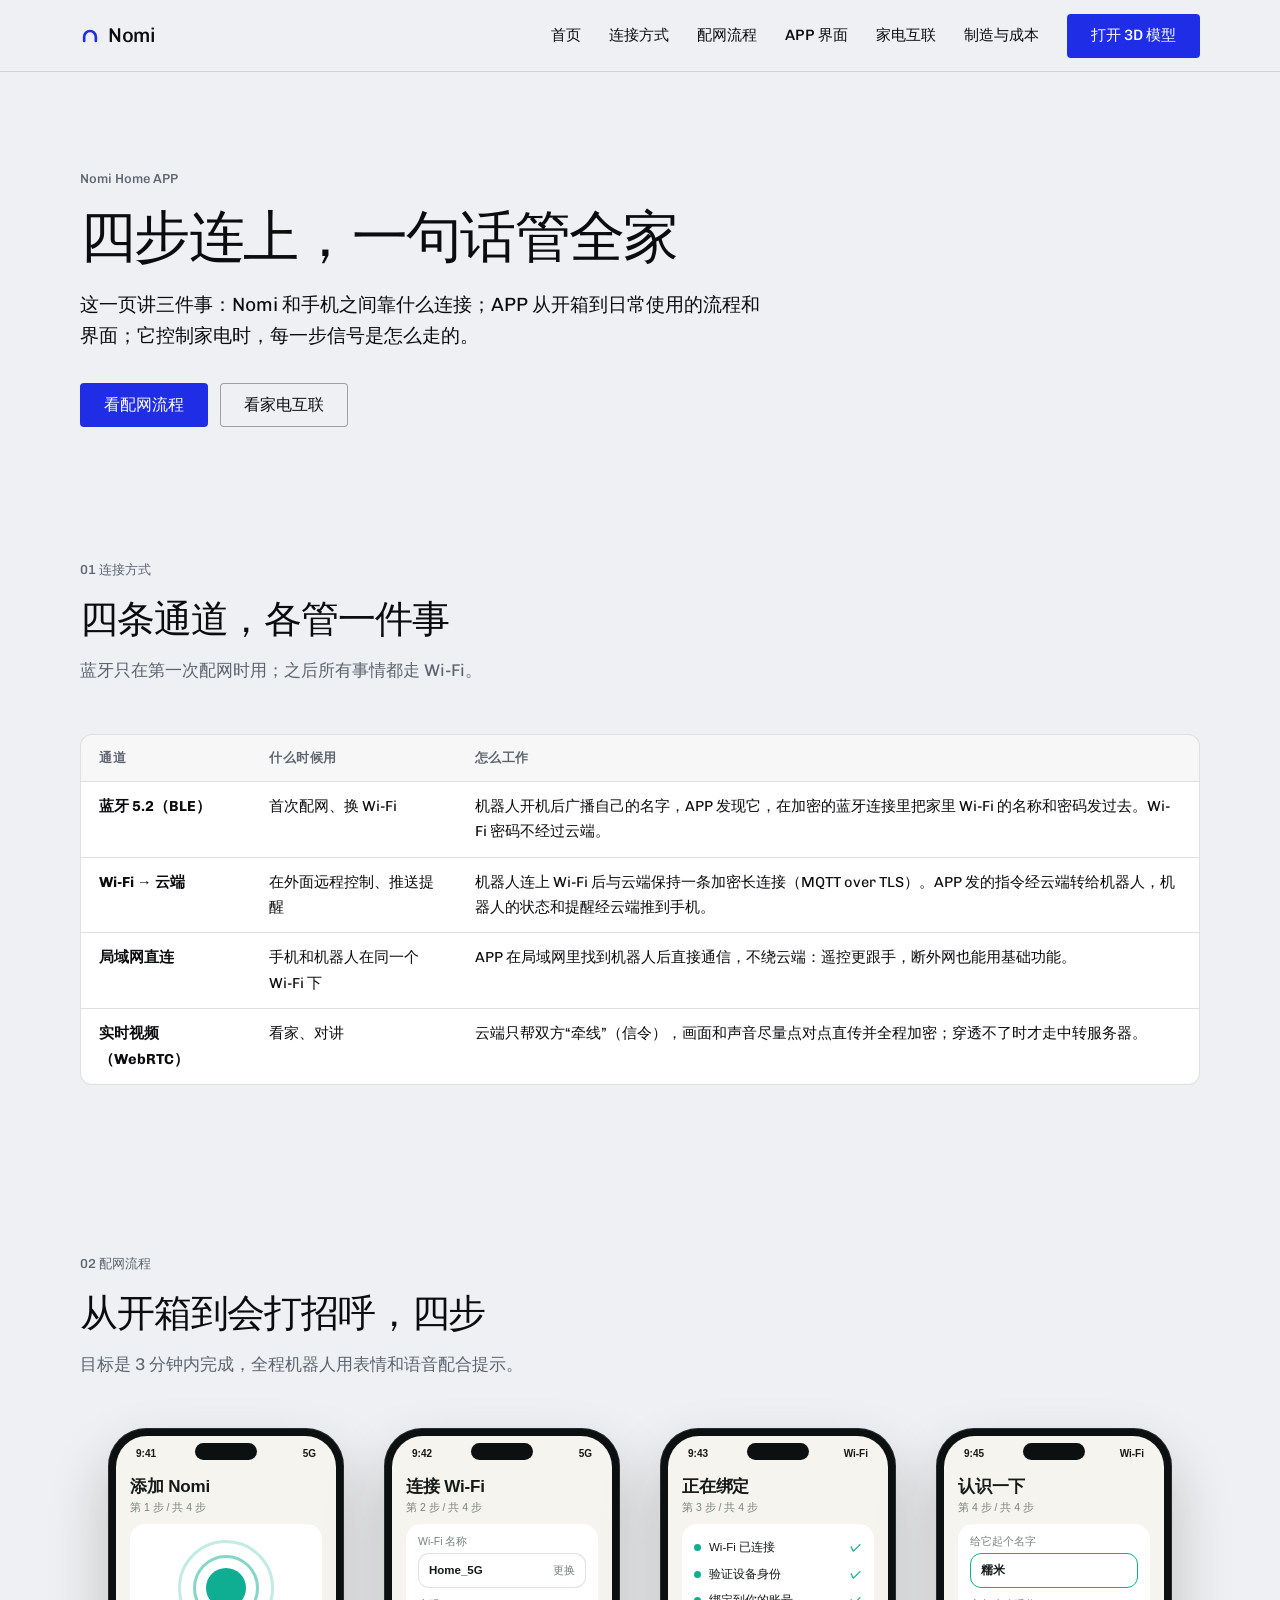
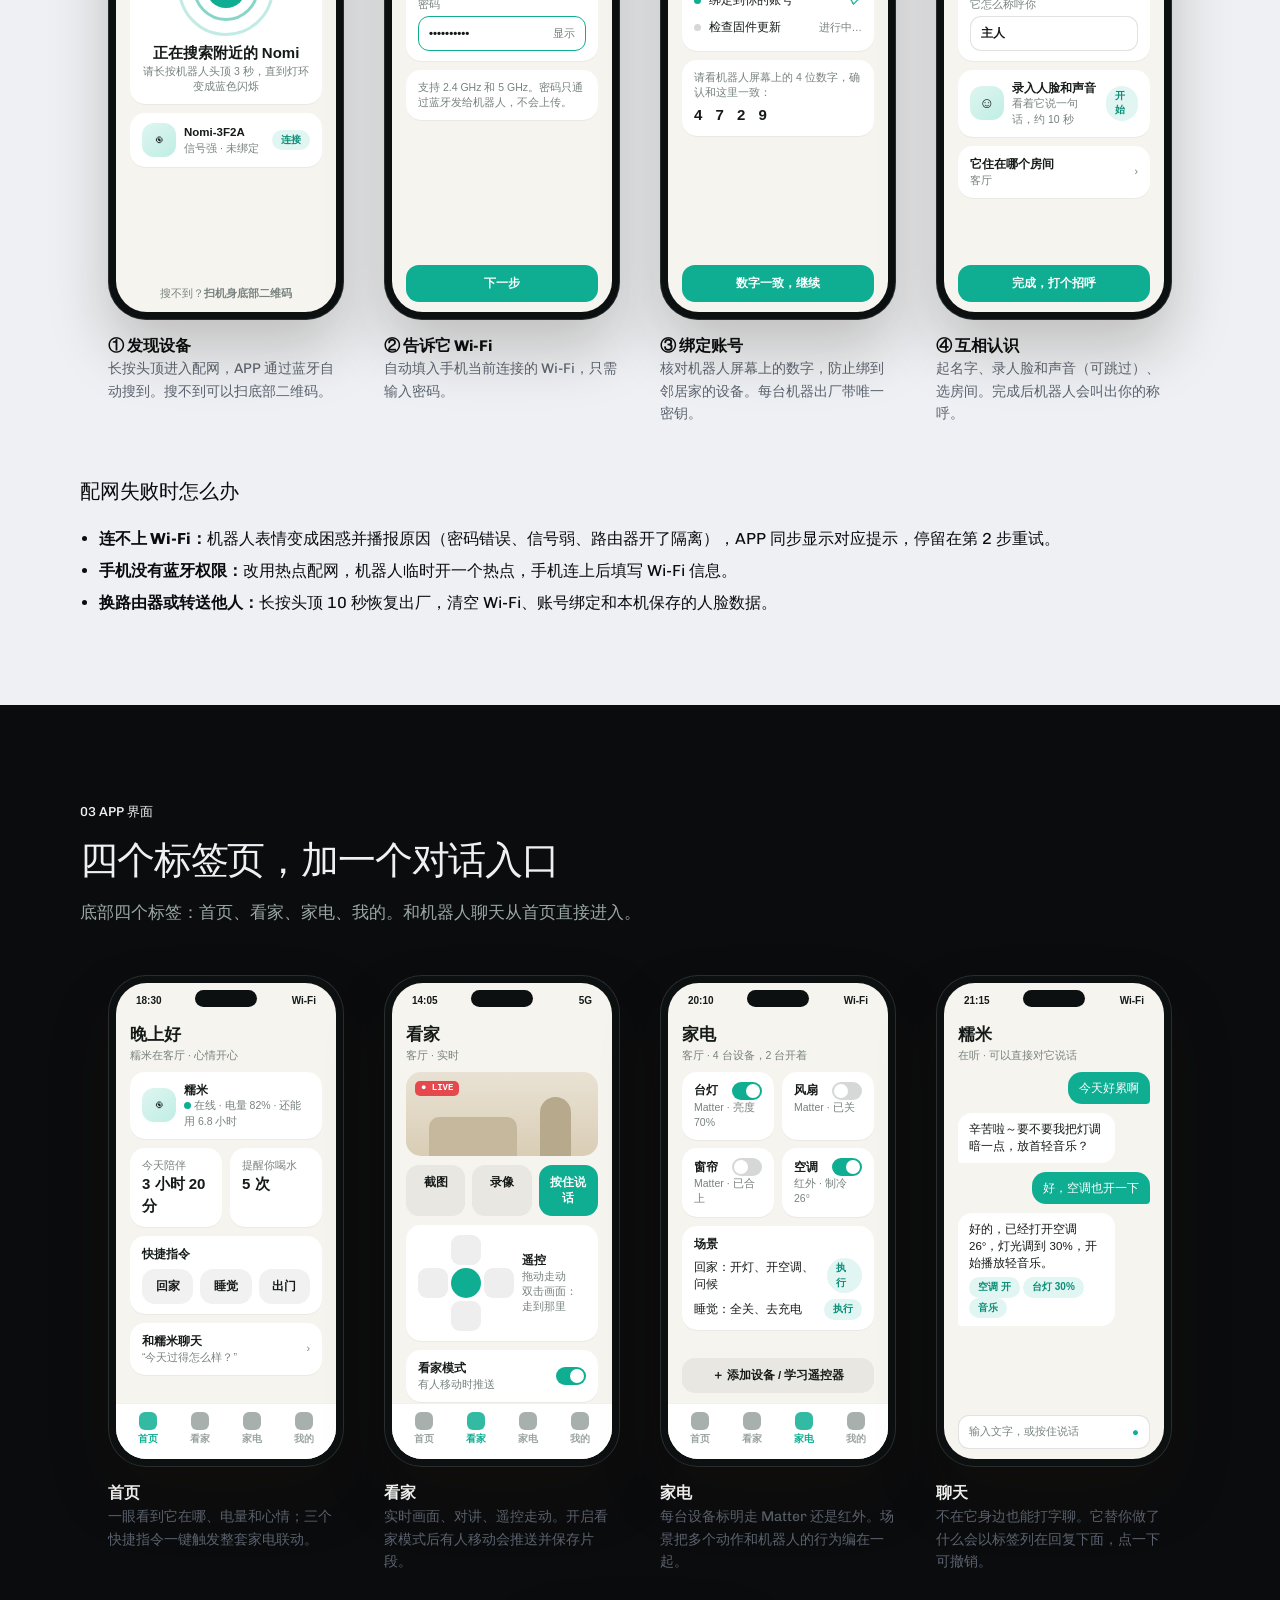
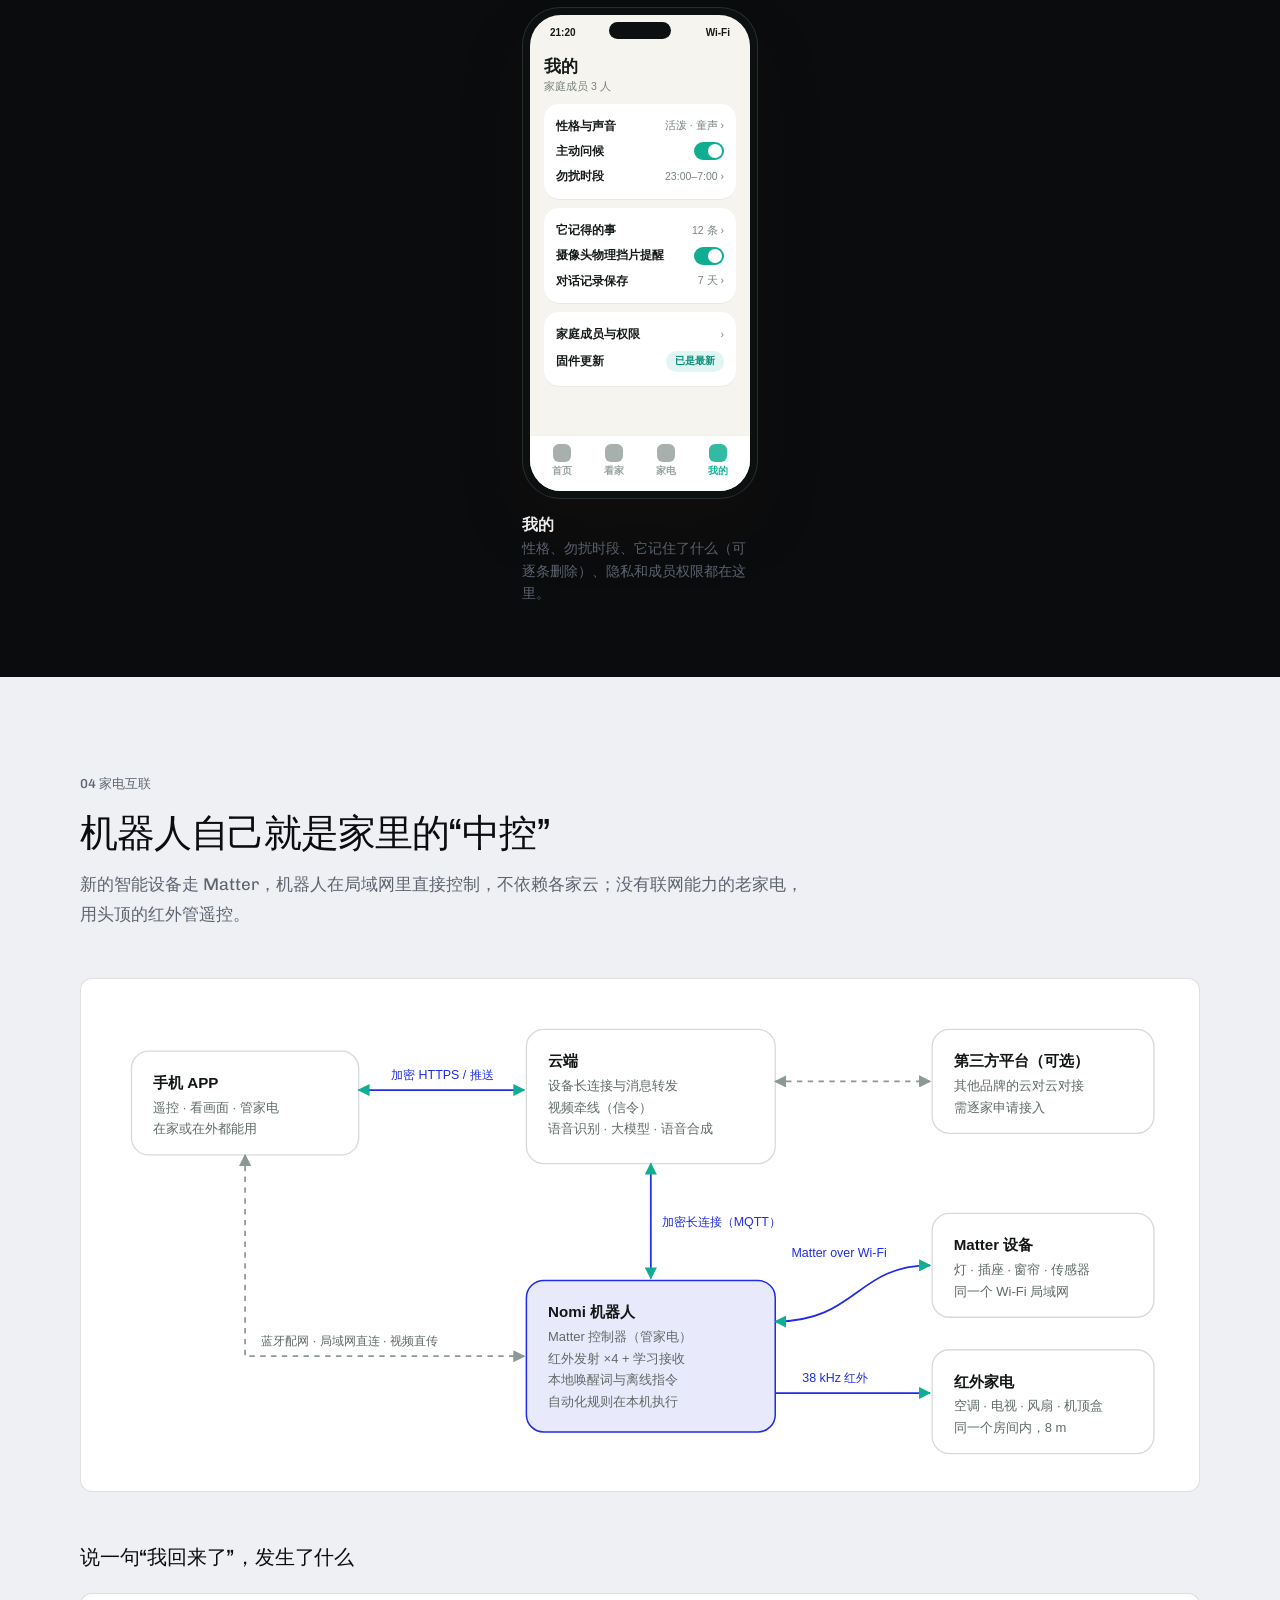
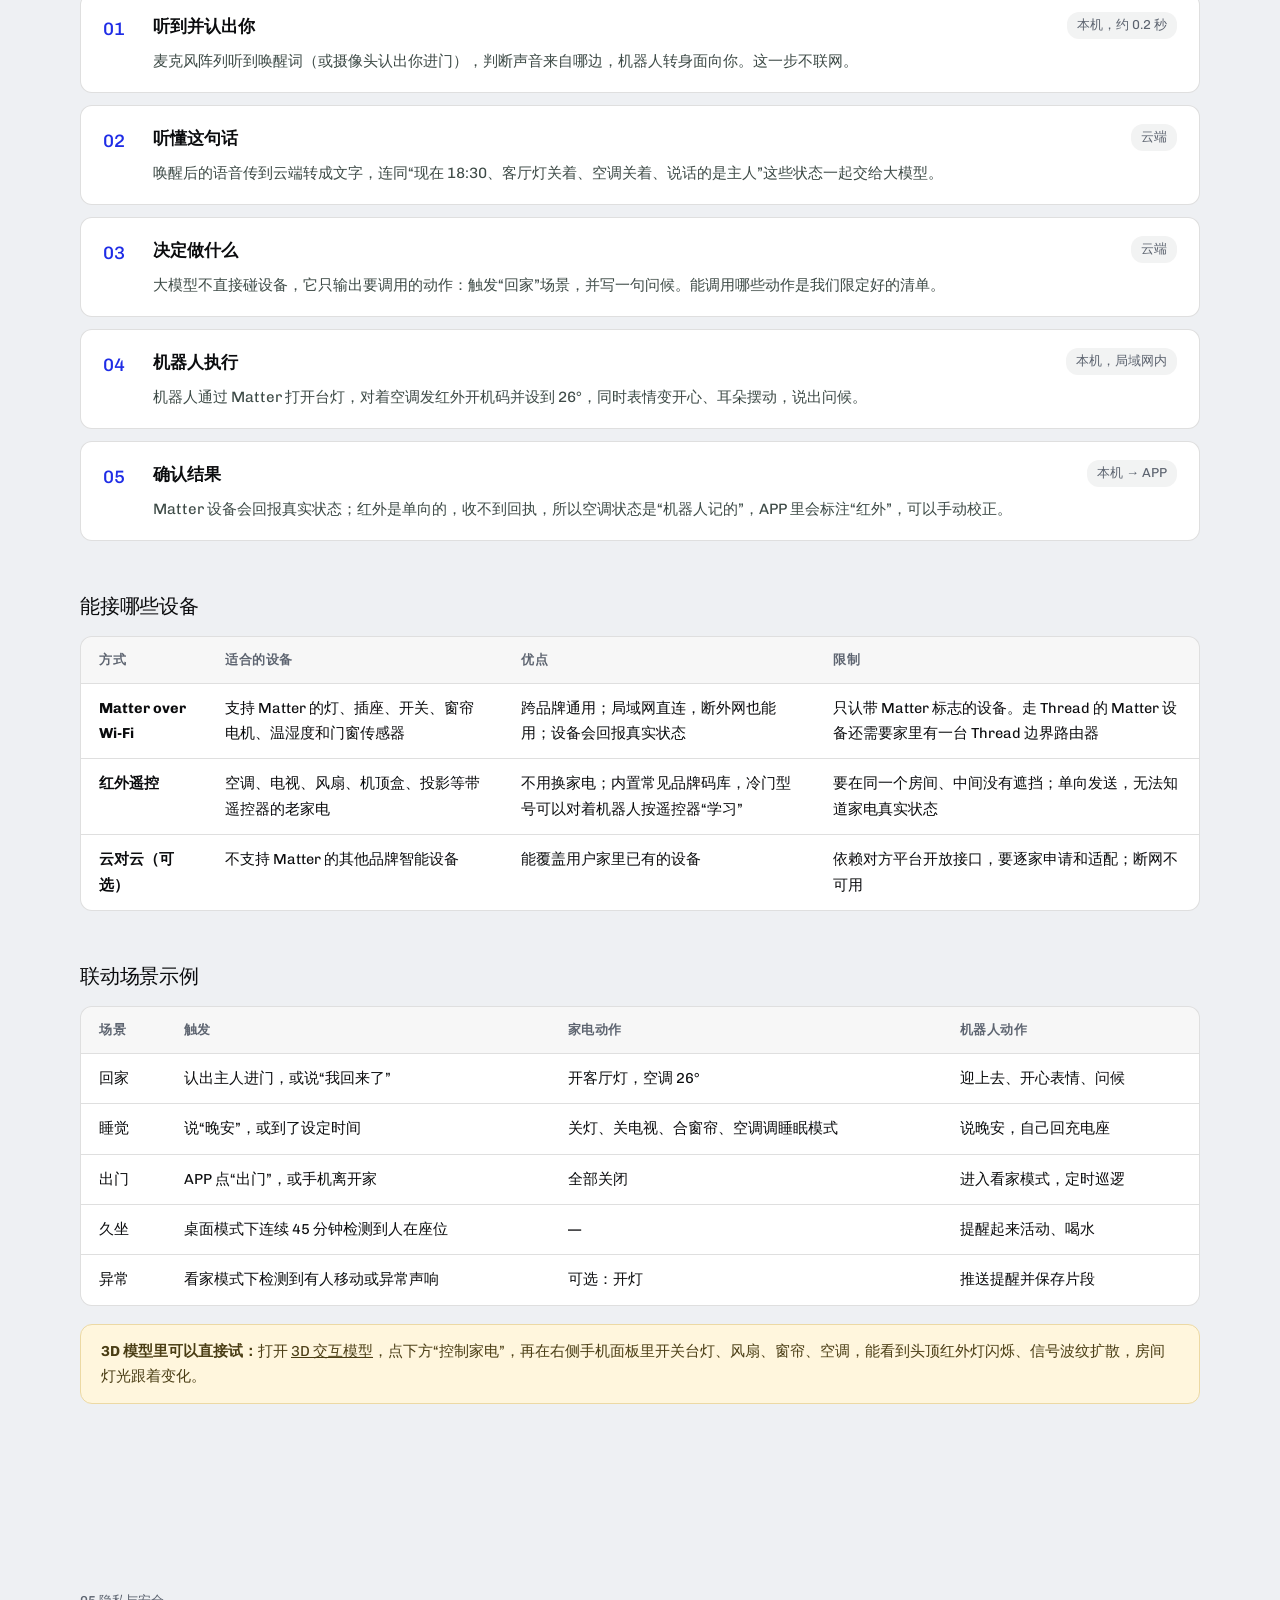
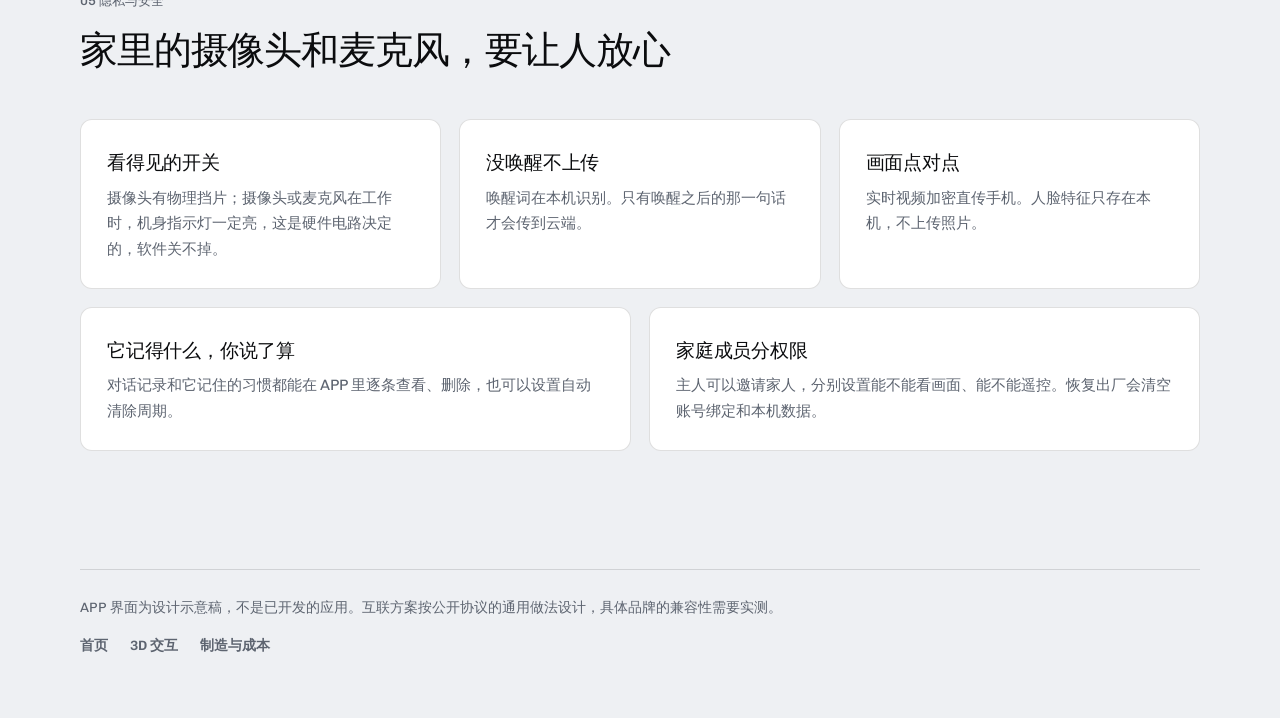
==== commit f8720d02: "按 design-taste-frontend 技能重做官网：贴顶顶栏、冷灰配色、一屏一版块；科幻款造型优化；新渲染图与视频" ====
--- a/app.html
+++ b/app.html
@@ -5,16 +5,22 @@
 <meta name="viewport" content="width=device-width, initial-scale=1">
 <title>Nomi · APP 与家电互联</title>
 <meta name="description" content="Nomi 怎么连上手机：四步配网流程、APP 五个主界面的设计，以及它控制家电的完整链路。">
+<link rel="preconnect" href="https://fonts.googleapis.com">
+<link rel="preconnect" href="https://fonts.gstatic.com" crossorigin>
+<link href="https://fonts.googleapis.com/css2?family=Chivo:wght@400..700&family=Chivo+Mono:wght@400..500&display=swap" rel="stylesheet">
+<link rel="icon" href="favicon.svg" type="image/svg+xml">
+<meta name="theme-color" content="#eef0f3">
 <link rel="stylesheet" href="site.css">
+<link rel="stylesheet" href="phone.css">
 </head>
 <body>
-<nav><div class="wrap"><b>NOMI</b><a href="index.html">首页</a><a href="#link">连接方式</a><a href="#pair">配网流程</a><a href="#ui">APP 界面</a><a href="#iot">家电互联</a><a href="make.html">制造与成本</a><a class="cta" href="sim.html">打开 3D</a></div></nav>
+<nav><div class="wrap"><b>Nomi</b><a href="index.html">首页</a><a href="#link">连接方式</a><a href="#pair">配网流程</a><a href="#ui">APP 界面</a><a href="#iot">家电互联</a><a href="make.html">制造与成本</a><a class="cta" href="sim.html">打开 3D 模型</a></div></nav>
 
 <header class="hero"><div class="wrap">
   <div class="eyebrow">Nomi Home APP</div>
   <h1>四步连上，<em>一句话</em>管全家</h1>
   <p class="lead">这一页讲三件事：Nomi 和手机之间靠什么连接；APP 从开箱到日常使用的流程和界面；它控制家电时，每一步信号是怎么走的。</p>
-  <a class="btn" href="#pair">看配网流程 →</a><a class="btn ghost" href="#iot">看家电互联</a>
+  <a class="btn" href="#pair">看配网流程</a><a class="btn ghost" href="#iot">看家电互联</a>
 </div></header>
 
 <section id="link"><div class="wrap">
--- a/site.css
+++ b/site.css
@@ -1,32 +1,35 @@
-:root { --bg: #f4f1ea; --card: #fffdf9; --ink: #121614; --sub: #5f6a66; --line: rgba(18, 22, 20, 0.1); --acc: #0fae92; --acc2: #0b8f78; --pink: #ff8fa3; --blue: #23b4e6; --stage: #efe9de; --r: 24px; }
+:root { --bg: #eef0f3; --card: #ffffff; --ink: #0b0c0e; --sub: #5d6470; --line: rgba(11, 12, 14, 0.13); --acc: #1f2de6; --acc2: #1f2de6; --pink: #ff8fa3; --blue: #23b4e6; --stage: #e2e5ea; --r: 12px; }
 * { box-sizing: border-box; }
-html { scroll-behavior: smooth; scroll-padding-top: 90px; }
-body { margin: 0; background: var(--bg); color: var(--ink); font: 16px/1.75 -apple-system, BlinkMacSystemFont, 'SF Pro Text', 'PingFang SC', 'HarmonyOS Sans SC', 'Microsoft YaHei', 'Noto Sans SC', sans-serif; -webkit-font-smoothing: antialiased; }
+html { scroll-behavior: smooth; scroll-padding-top: 96px; }
+body { margin: 0; background: var(--bg); color: var(--ink); font: 16px/1.75 "Chivo", -apple-system, 'PingFang SC', 'HarmonyOS Sans SC', 'Microsoft YaHei', 'Noto Sans SC', sans-serif; -webkit-font-smoothing: antialiased; padding-top: 72px; }
 a { color: inherit; }
 img { max-width: 100%; }
-.wrap { max-width: 1160px; margin: 0 auto; padding: 0 24px; }
+.wrap { width: min(100% - 160px, 1280px); margin: 0 auto; }
+@media (max-width: 1023px) { .wrap { width: min(100% - 96px, 1280px); } }
+@media (max-width: 639px) { .wrap { width: calc(100% - 48px); } body { padding-top: 56px; } }
 
-/* 顶部导航：悬浮胶囊 */
-nav { position: sticky; top: 14px; z-index: 20; padding: 0 16px; pointer-events: none; }
-nav .wrap { pointer-events: auto; max-width: 1112px; display: flex; align-items: center; gap: 4px; height: 56px; padding: 0 10px 0 22px; overflow-x: auto; white-space: nowrap; scrollbar-width: none; background: rgba(255, 253, 249, 0.78); backdrop-filter: saturate(1.6) blur(18px); -webkit-backdrop-filter: saturate(1.6) blur(18px); border: 1px solid var(--line); border-radius: 999px; box-shadow: 0 10px 40px rgba(40, 32, 12, 0.08); }
-nav b { font-size: 17px; letter-spacing: 0.08em; margin-right: auto; padding-right: 18px; }
-nav b i { font-style: normal; color: var(--acc); }
-nav a { text-decoration: none; font-size: 14px; color: var(--sub); font-weight: 600; padding: 8px 14px; border-radius: 999px; transition: background 0.2s, color 0.2s; }
-nav a:hover { background: rgba(18, 22, 20, 0.06); color: var(--ink); }
-nav a.cta { background: var(--ink); color: #fff; }
-nav a.cta:hover { background: var(--acc2); }
+/* 顶栏：贴顶的整条不透明栏，1px 发丝线，不悬浮、不带阴影 */
+nav { position: fixed; top: 0; left: 0; right: 0; z-index: 20; height: 72px; background: var(--bg); border-bottom: 1px solid var(--line); }
+nav .wrap { display: flex; align-items: center; gap: 4px; height: 100%; overflow-x: auto; white-space: nowrap; scrollbar-width: none; }
+nav b { display: inline-flex; align-items: center; gap: 8px; font-size: 20px; font-weight: 500; letter-spacing: -0.02em; margin-right: auto; padding-right: 24px; }
+nav b::before { content: ''; width: 20px; height: 20px; background: url("data:image/svg+xml,%3Csvg xmlns='http://www.w3.org/2000/svg' viewBox='0 0 24 24'%3E%3Cpath d='M5 18v-5a7 7 0 0 1 14 0v5' fill='none' stroke='%231f2de6' stroke-width='3.2' stroke-linecap='round'/%3E%3C/svg%3E") center / contain no-repeat; }
+nav a { text-decoration: none; font-size: 15px; color: var(--ink); font-weight: 500; padding: 8px 12px; border-radius: 8px; transition: background 0.2s; }
+nav a:hover { background: rgba(11, 12, 14, 0.06); }
+nav a.cta { background: var(--acc); color: #fff; height: 44px; display: inline-flex; align-items: center; padding: 0 24px; margin-left: 12px; border-radius: 4px; }
+nav a.cta:hover { background: #1823b8; }
+@media (max-width: 639px) { nav { height: 56px; } nav a.cta { height: 40px; padding: 0 16px; } }
 
 /* 首屏 */
-header.hero { padding: 96px 0 40px; }
-.eyebrow { display: inline-flex; align-items: center; gap: 8px; font-size: 13px; font-weight: 700; letter-spacing: 0.14em; color: var(--acc2); text-transform: uppercase; margin-bottom: 18px; }
-.eyebrow::before { content: ''; width: 22px; height: 2px; background: var(--acc); border-radius: 2px; }
-h1 { font-size: clamp(38px, 6.4vw, 80px); line-height: 1.1; margin: 0 0 22px; letter-spacing: -0.03em; font-weight: 800; text-wrap: balance; }
-h1 em { white-space: nowrap; font-style: normal; background: linear-gradient(100deg, #0fae92, #23b4e6 70%); -webkit-background-clip: text; background-clip: text; color: transparent; }
-.lead { font-size: clamp(17px, 1.6vw, 20px); color: var(--sub); max-width: 40em; margin: 0 0 30px; line-height: 1.7; }
-.btn { display: inline-flex; align-items: center; gap: 8px; padding: 14px 26px; border-radius: 999px; background: var(--ink); color: #fff; font-weight: 700; text-decoration: none; margin: 0 10px 10px 0; transition: transform 0.2s, background 0.2s; }
-.btn:hover { transform: translateY(-2px); background: var(--acc2); }
-.btn.ghost { background: transparent; color: var(--ink); box-shadow: inset 0 0 0 1.5px rgba(18, 22, 20, 0.18); }
-.btn.ghost:hover { background: rgba(18, 22, 20, 0.05); }
+header.hero { padding: 96px 0 24px; }
+.eyebrow { display: block; font-size: 13px; font-weight: 500; color: var(--sub); margin-bottom: 16px; }
+h1 { font-size: clamp(38px, 4.4vw, 69px); line-height: 1.05; margin: 0 0 24px; letter-spacing: -0.03em; font-weight: 400; text-wrap: balance; }
+h1 em { font-style: normal; white-space: nowrap; }
+.lead { font-size: clamp(18px, 1.5vw, 20px); color: var(--ink); max-width: 36em; margin: 0 0 32px; line-height: 1.6; }
+.btn { display: inline-flex; align-items: center; gap: 8px; height: 44px; padding: 0 24px; border-radius: 4px; background: var(--acc); color: #fff; font-weight: 500; text-decoration: none; margin: 0 12px 12px 0; transition: transform 0.15s, background 0.2s; }
+.btn:hover { background: #1823b8; transform: translateY(-1px); }
+.btn:active { transform: translateY(1px); }
+.btn.ghost { background: transparent; color: var(--ink); box-shadow: inset 0 0 0 1px rgba(11, 12, 14, 0.35); }
+.btn.ghost:hover { background: rgba(11, 12, 14, 0.06); }
 
 /* 三款并排的展台 */
 .stage { margin-top: 44px; display: grid; grid-template-columns: repeat(3, 1fr); background: linear-gradient(180deg, #efe9de 0%, #f5e8d2 100%); border-radius: 36px; overflow: hidden; border: 1px solid var(--line); }
@@ -34,7 +37,7 @@
 .stage a + a { border-left: 1px solid rgba(18, 22, 20, 0.06); }
 .stage img { display: block; width: 100%; height: auto; transition: transform 0.6s cubic-bezier(0.16, 1, 0.3, 1); }
 .stage a:hover img { transform: scale(1.04); }
-.stage span { position: absolute; left: 0; right: 0; bottom: 22px; text-align: center; font-weight: 700; font-size: 15px; }
+.stage span { position: absolute; left: 0; right: 0; bottom: 22px; text-align: center; font-weight: 500; font-size: 15px; }
 .stage span small { display: block; font-weight: 600; color: var(--sub); font-size: 12.5px; letter-spacing: 0.1em; }
 .stats { display: grid; grid-template-columns: repeat(4, 1fr); gap: 0; margin-top: 28px; border-top: 1px solid var(--line); }
 .stats div { padding: 22px 8px 0 0; }
@@ -42,77 +45,75 @@
 .stats b small { font-size: 0.45em; margin-left: 3px; color: var(--sub); font-weight: 600; letter-spacing: 0; }
 .stats span { color: var(--sub); font-size: 14px; }
 
-section { padding: 72px 0; }
-.sec-head { max-width: 46em; margin-bottom: 34px; }
-h2 { font-size: clamp(28px, 3.6vw, 44px); line-height: 1.18; margin: 0 0 12px; letter-spacing: -0.02em; font-weight: 800; text-wrap: balance; }
+section { padding: 96px 0 72px; }
+.sec-head { max-width: 46em; margin-bottom: 48px; }
+h2 { font-size: clamp(30px, 3vw, 46px); line-height: 1.1; margin: 0 0 16px; letter-spacing: -0.03em; font-weight: 400; text-wrap: balance; }
 h2 + p, .sec-head p { margin: 0; color: var(--sub); font-size: 17px; max-width: 44em; }
-h3 { font-size: 19px; margin: 34px 0 10px; letter-spacing: -0.01em; }
+h3 { font-size: 20px; font-weight: 500; margin: 48px 0 12px; letter-spacing: -0.01em; }
 .grid { display: grid; gap: 18px; grid-template-columns: repeat(auto-fit, minmax(270px, 1fr)); }
-.card { background: var(--card); border: 1px solid var(--line); border-radius: var(--r); overflow: hidden; transition: transform 0.3s cubic-bezier(0.16, 1, 0.3, 1), box-shadow 0.3s; }
-.card:hover { transform: translateY(-4px); box-shadow: 0 22px 50px rgba(40, 32, 12, 0.1); }
+.card { background: var(--card); border: 1px solid var(--line); border-radius: var(--r); overflow: hidden; }
 .card > img, .card > a > img { display: block; width: 100%; height: auto; background: var(--stage); }
 .card .pad { padding: 20px 24px 24px; }
 .card h3 { margin: 0 0 6px; font-size: 20px; }
 .card p { margin: 0 0 12px; color: var(--sub); font-size: 15px; line-height: 1.7; }
-.tag { display: inline-block; font-size: 12px; font-weight: 700; padding: 2px 10px; border-radius: 20px; color: #fff; background: var(--acc); margin-left: 6px; vertical-align: 3px; }
+.tag { display: inline-block; font-size: 12px; font-weight: 500; padding: 2px 10px; border-radius: 12px; color: #fff; background: var(--acc); margin-left: 6px; vertical-align: 3px; }
 .tag.p { background: var(--pink); }
 .tag.b { background: var(--blue); }
-.more { font-weight: 700; color: var(--acc2); text-decoration: none; font-size: 15px; }
+.more { font-weight: 500; color: var(--acc2); text-decoration: none; font-size: 15px; }
 .more:hover { text-decoration: underline; }
 
 /* 功能拼图 */
 .bento { display: grid; grid-template-columns: repeat(6, 1fr); gap: 18px; }
 .bento > div { grid-column: span 2; background: var(--card); border: 1px solid var(--line); border-radius: var(--r); padding: 26px; }
 .bento > div.w3 { grid-column: span 3; }
-.bento .ico { width: 44px; height: 44px; border-radius: 14px; background: rgba(15, 174, 146, 0.12); color: var(--acc2); display: grid; place-items: center; margin-bottom: 16px; }
+.bento .ico { width: 44px; height: 44px; border-radius: 8px; background: rgba(31, 45, 230, 0.1); color: var(--acc2); display: grid; place-items: center; margin-bottom: 16px; }
 .bento .ico svg { width: 22px; height: 22px; fill: none; stroke: currentColor; stroke-width: 1.8; stroke-linecap: round; stroke-linejoin: round; }
 .bento h3 { margin: 0 0 6px; font-size: 19px; }
 .bento p { margin: 0; color: var(--sub); font-size: 15px; line-height: 1.7; }
 
 /* 深色段落 */
-.dark { background: #101416; color: #eef2f0; border-radius: 40px; margin: 0 12px; }
+.dark { background: #0b0c0e; color: #eef0f3; }
 .dark h2 + p, .dark .sec-head p, .dark .card p, .dark p { color: #9aa7a2; }
 .dark .card { background: #171d20; border-color: rgba(255, 255, 255, 0.08); }
-.dark .card:hover { box-shadow: 0 22px 50px rgba(0, 0, 0, 0.4); }
-.dark .eyebrow { color: #5fe0c7; }
-.dark .more { color: #5fe0c7; }
-.dark .btn { background: #fff; color: #101416; }
-.dark .btn:hover { background: #5fe0c7; }
+.dark .eyebrow { color: #eef0f3; }
+.dark .more { color: #eef0f3; }
+.dark .btn { background: #eef0f3; color: #0b0c0e; }
+.dark .btn:hover { background: #eef0f3; }
 .dark .tbl, .dark .line span, .dark .note { color: var(--ink); }
 .dark .note { color: #4a3d14; }
 .dark li { color: #c5cfcb; }
 .dark li b, .dark p b { color: #fff; }
 .dark .tbl b { color: var(--ink); }
-.dark .num { font-size: 13px; font-weight: 700; color: #5fe0c7; letter-spacing: 0.12em; }
+.dark .num { font-size: 13px; font-weight: 500; color: #eef0f3; letter-spacing: 0.12em; }
 
 video { display: block; width: 100%; border-radius: 28px; border: 1px solid var(--line); background: #000; box-shadow: 0 30px 80px rgba(40, 32, 12, 0.16); }
 
 /* 表格、提示、指标（文档页） */
-.tbl { overflow-x: auto; background: var(--card); border: 1px solid var(--line); border-radius: 20px; }
+.tbl { overflow-x: auto; background: var(--card); border: 1px solid var(--line); border-radius: 12px; }
 table { border-collapse: collapse; width: 100%; font-size: 14.5px; }
 th, td { text-align: left; padding: 12px 18px; border-bottom: 1px solid var(--line); vertical-align: top; }
 th { font-size: 12.5px; letter-spacing: 0.04em; color: var(--sub); white-space: nowrap; background: rgba(18, 22, 20, 0.03); }
 tr:last-child td { border-bottom: 0; }
 td.n, th.n { text-align: right; font-variant-numeric: tabular-nums; white-space: nowrap; }
-tr.sum td { font-weight: 700; background: rgba(15, 174, 146, 0.08); }
-tr.cat td { font-weight: 700; color: var(--sub); font-size: 13px; background: rgba(18, 22, 20, 0.03); }
-.note { background: #fff6dd; border: 1px solid #ecd9a4; border-radius: 16px; padding: 14px 20px; font-size: 14.5px; margin: 18px 0; color: #4a3d14; }
+tr.sum td { font-weight: 500; background: rgba(31, 45, 230, 0.07); }
+tr.cat td { font-weight: 500; color: var(--sub); font-size: 13px; background: rgba(18, 22, 20, 0.03); }
+.note { background: #fff6dd; border: 1px solid #ecd9a4; border-radius: 12px; padding: 14px 20px; font-size: 14.5px; margin: 18px 0; color: #4a3d14; }
 .kpis { display: grid; grid-template-columns: repeat(auto-fit, minmax(190px, 1fr)); gap: 14px; margin: 22px 0; }
-.kpis div { background: var(--card); border: 1px solid var(--line); border-radius: 20px; padding: 18px 22px; }
+.kpis div { background: var(--card); border: 1px solid var(--line); border-radius: 12px; padding: 18px 22px; }
 .kpis span { display: block; font-size: 13px; color: var(--sub); }
-.kpis b { font-size: 30px; font-variant-numeric: tabular-nums; letter-spacing: -0.02em; }
+.kpis b { font-weight: 400; font-size: 36px; font-variant-numeric: tabular-nums; letter-spacing: -0.02em; }
 .kpis small { font-size: 13px; color: var(--sub); margin-left: 4px; }
 ol.flow { list-style: none; margin: 18px 0; padding: 0; counter-reset: s; }
-ol.flow li { counter-increment: s; position: relative; margin: 0 0 12px; padding: 18px 22px 18px 72px; background: var(--card); border: 1px solid var(--line); border-radius: 20px; }
-ol.flow li::before { content: counter(s, decimal-leading-zero); position: absolute; left: 22px; top: 20px; font-weight: 800; font-size: 18px; color: var(--acc); font-variant-numeric: tabular-nums; }
+ol.flow li { counter-increment: s; position: relative; margin: 0 0 12px; padding: 18px 22px 18px 72px; background: var(--card); border: 1px solid var(--line); border-radius: 12px; }
+ol.flow li::before { content: counter(s, decimal-leading-zero); position: absolute; left: 22px; top: 20px; font-weight: 500; font-size: 18px; color: var(--acc); font-variant-numeric: tabular-nums; }
 ol.flow b { font-size: 17px; }
-ol.flow i { font-style: normal; float: right; font-size: 13px; color: var(--sub); background: rgba(18, 22, 20, 0.05); padding: 2px 10px; border-radius: 20px; }
+ol.flow i { font-style: normal; float: right; font-size: 13px; color: var(--sub); background: rgba(18, 22, 20, 0.05); padding: 2px 10px; border-radius: 12px; }
 ol.flow p { margin: 6px 0 0; font-size: 15px; color: #3d4a46; }
 .line { display: flex; flex-wrap: wrap; gap: 8px; margin: 14px 0; }
 .line span { background: var(--card); border: 1px solid var(--line); border-radius: 12px; padding: 8px 14px; font-size: 14px; font-weight: 600; }
 .line span:not(:last-child)::after { content: '→'; margin-left: 10px; color: var(--acc); }
-pre { background: #101416; color: #d7e3df; border-radius: 18px; padding: 20px 22px; overflow-x: auto; font: 13px/1.65 'SF Mono', 'JetBrains Mono', Menlo, Consolas, monospace; margin: 14px 0; }
-pre i { font-style: normal; color: #5fe0c7; }
+pre { background: #101416; color: #d7e3df; border-radius: 12px; padding: 20px 22px; overflow-x: auto; font: 13px/1.65 'SF Mono', 'JetBrains Mono', Menlo, Consolas, monospace; margin: 14px 0; }
+pre i { font-style: normal; color: #eef0f3; }
 pre u { text-decoration: none; color: #7f8e89; }
 ul { padding-left: 1.2em; }
 li { margin: 4px 0; }
@@ -121,76 +122,21 @@
 footer a { text-decoration: none; font-weight: 600; }
 footer p { flex: 1 1 100%; margin: 0 0 6px; }
 
-/* 手机界面 */
-.phones { display: flex; flex-wrap: wrap; justify-content: center; gap: 34px 40px; }
-.phones figure { margin: 0; width: 236px; }
-.phones figcaption { margin-top: 14px; font-size: 14px; color: var(--sub); line-height: 1.6; }
-.phones figcaption b { display: block; color: var(--ink); font-size: 15.5px; }
-.dark .phones figcaption b { color: #fff; }
-.ph { position: relative; width: 236px; height: 492px; border-radius: 38px; background: #0d1011; padding: 8px; box-shadow: 0 30px 60px rgba(30, 24, 8, 0.22), inset 0 0 0 1px rgba(255, 255, 255, 0.12); }
-.ph::before { content: ''; position: absolute; left: 50%; top: 15px; width: 62px; height: 17px; margin-left: -31px; border-radius: 12px; background: #0d1011; z-index: 2; }
-.scr { height: 100%; border-radius: 31px; background: #f6f4ef; overflow: hidden; display: flex; flex-direction: column; font-size: 11.5px; line-height: 1.45; color: #151a18; --a: #0fae92; }
-.scr.pk { --a: #ff7f96; }
-.scr .sb { display: flex; justify-content: space-between; padding: 11px 20px 4px; font-size: 10px; font-weight: 700; }
-.scr .bd { flex: 1; padding: 8px 14px 10px; display: flex; flex-direction: column; gap: 9px; min-height: 0; }
-.scr .bd > * { flex: none; }
-.scr h4 { margin: 2px 0 0; font-size: 17px; letter-spacing: -0.01em; }
-.scr h4 small { display: block; font-size: 10.5px; color: #77827e; font-weight: 500; letter-spacing: 0; }
-.scr .c { background: #fff; border-radius: 15px; padding: 10px 12px; box-shadow: 0 1px 0 rgba(18, 22, 20, 0.05); }
-.scr .row { display: flex; align-items: center; gap: 8px; }
-.scr .row > :last-child { margin-left: auto; }
-.scr .g2 { display: grid; grid-template-columns: 1fr 1fr; gap: 8px; }
-.scr .g3 { display: grid; grid-template-columns: 1fr 1fr 1fr; gap: 7px; }
-.scr .mut { color: #77827e; font-size: 10.5px; }
-.scr .big { font-size: 15px; font-weight: 700; }
-.scr .pri { background: var(--a); color: #fff; text-align: center; font-weight: 700; border-radius: 13px; padding: 10px; }
-.scr .sec { background: rgba(18, 22, 20, 0.06); text-align: center; font-weight: 700; border-radius: 13px; padding: 9px; }
-.scr .dot { width: 7px; height: 7px; border-radius: 50%; background: var(--a); display: inline-block; }
-.scr .sw { width: 30px; height: 18px; border-radius: 10px; background: #d5d8d6; position: relative; flex: none; }
-.scr .sw::after { content: ''; position: absolute; top: 2px; left: 2px; width: 14px; height: 14px; border-radius: 50%; background: #fff; }
-.scr .sw.on { background: var(--a); }
-.scr .sw.on::after { left: 14px; }
-.scr .inp { border: 1.5px solid rgba(18, 22, 20, 0.12); border-radius: 11px; padding: 8px 10px; background: #fff; }
-.scr .inp.f { border-color: var(--a); }
-.scr .av { width: 34px; height: 34px; border-radius: 12px; background: linear-gradient(140deg, #dff5f0, #bfeee4); display: grid; place-items: center; font-size: 15px; flex: none; }
-.scr .cam { height: 84px; border-radius: 15px; background: linear-gradient(180deg, #e9e2d4, #d9cdb5); position: relative; overflow: hidden; }
-.scr .cam::before { content: ''; position: absolute; left: 12%; bottom: 0; width: 46%; height: 46%; background: #c6b89c; border-radius: 10px 10px 0 0; }
-.scr .cam::after { content: ''; position: absolute; right: 14%; bottom: 0; width: 16%; height: 70%; background: #b7a98c; border-radius: 30px 30px 0 0; }
-.scr .cam em { position: absolute; left: 9px; top: 9px; font: 700 9px/1 Menlo, monospace; color: #fff; background: #e5484d; padding: 3px 6px; border-radius: 5px; font-style: normal; z-index: 1; }
-.scr .tab { display: grid; grid-template-columns: repeat(4, 1fr); text-align: center; font-size: 9.5px; font-weight: 700; color: #99a39f; padding: 8px 6px 14px; background: #fff; border-top: 1px solid rgba(18, 22, 20, 0.06); }
-.scr .tab b { color: var(--a); }
-.scr .tab i { display: block; width: 18px; height: 18px; margin: 0 auto 2px; border-radius: 6px; background: currentColor; opacity: 0.85; }
-.scr .bub { max-width: 82%; padding: 8px 11px; border-radius: 14px 14px 14px 4px; background: #fff; }
-.scr .bub.me { align-self: flex-end; background: var(--a); color: #fff; border-radius: 14px 14px 4px 14px; }
-.scr .chip { display: inline-block; padding: 3px 9px; border-radius: 20px; background: rgba(15, 174, 146, 0.12); color: #0b8f78; font-weight: 700; font-size: 10px; }
-.scr .pad4 { display: grid; grid-template-columns: repeat(3, 30px); grid-template-rows: repeat(3, 30px); gap: 3px; justify-content: center; }
-.scr .pad4 i { background: rgba(18, 22, 20, 0.07); border-radius: 9px; }
-.scr .pad4 i:nth-child(odd):not(:nth-child(5)) { visibility: hidden; }
-.scr .pad4 i:nth-child(5) { background: var(--a); border-radius: 50%; }
-.scr .ring { width: 96px; height: 96px; border-radius: 50%; margin: 6px auto; border: 3px solid rgba(15, 174, 146, 0.25); display: grid; place-items: center; position: relative; }
-.scr .ring::before { content: ''; position: absolute; inset: 12px; border-radius: 50%; border: 3px solid rgba(15, 174, 146, 0.5); }
-.scr .ring b { width: 40px; height: 40px; border-radius: 50%; background: var(--a); }
-.scr .qr { width: 86px; height: 86px; margin: 4px auto; border-radius: 10px; background: conic-gradient(#151a18 25%, #fff 0 50%, #151a18 0 75%, #fff 0) 0 0 / 14px 14px; border: 6px solid #fff; box-shadow: 0 0 0 1.5px rgba(18, 22, 20, 0.12); }
-
 /* 架构图 */
 .diagram { background: var(--card); border: 1px solid var(--line); border-radius: var(--r); padding: 18px; overflow-x: auto; }
 .diagram svg { display: block; width: 100%; min-width: 760px; height: auto; }
 .diagram text { font: 600 14px -apple-system, 'PingFang SC', 'Microsoft YaHei', sans-serif; fill: #121614; }
 .diagram .s { font-weight: 500; font-size: 12px; fill: #5f6a66; }
-.diagram .l { font-size: 11.5px; fill: #0b8f78; font-weight: 700; }
+.diagram .l { font-size: 11.5px; fill: #1f2de6; font-weight: 500; }
 .diagram rect.b { fill: #fff; stroke: rgba(18, 22, 20, 0.16); stroke-width: 1.2; }
-.diagram rect.h { fill: #e6f6f2; stroke: #0fae92; stroke-width: 1.4; }
-.diagram path { fill: none; stroke: #0fae92; stroke-width: 1.6; }
+.diagram rect.h { fill: #e8eafc; stroke: #1f2de6; stroke-width: 1.4; }
+.diagram path { fill: none; stroke: #1f2de6; stroke-width: 1.6; }
 .diagram path.d { stroke-dasharray: 5 5; stroke: #8c9893; }
 
 @media (max-width: 860px) {
   header.hero { padding-top: 64px; }
   .bento > div, .bento > div.w3 { grid-column: span 6; }
   .stats { grid-template-columns: 1fr 1fr; }
-  .stage { border-radius: 26px; }
-  .stage span { position: static; display: block; padding: 0 0 12px; font-size: 12px; }
-  .stage span small { display: none; }
   section { padding: 52px 0; }
-  .dark { border-radius: 28px; margin: 0 6px; }
   ol.flow i { float: none; display: inline-block; margin-left: 6px; }
 }
--- a/phone.css
+++ b/phone.css
@@ -0,0 +1,55 @@
+/* 手机界面 */
+.phones { display: flex; flex-wrap: wrap; justify-content: center; gap: 34px 40px; }
+.phones figure { margin: 0; width: 236px; }
+.phones figcaption { margin-top: 14px; font-size: 14px; color: var(--sub); line-height: 1.6; }
+.phones figcaption b { display: block; color: var(--ink); font-size: 15.5px; }
+.dark .phones figcaption b { color: #fff; }
+.ph { position: relative; width: 236px; height: 492px; border-radius: 38px; background: #0d1011; padding: 8px; box-shadow: 0 30px 60px rgba(30, 24, 8, 0.22), inset 0 0 0 1px rgba(255, 255, 255, 0.12); }
+.ph::before { content: ''; position: absolute; left: 50%; top: 15px; width: 62px; height: 17px; margin-left: -31px; border-radius: 12px; background: #0d1011; z-index: 2; }
+.scr { box-sizing: border-box; height: 100%; border-radius: 31px; background: #f6f4ef; overflow: hidden; display: flex; flex-direction: column; font-size: 11.5px; line-height: 1.45; color: #151a18; --a: #0fae92; }
+.scr.pk { --a: #ff7f96; }
+.scr .sb { display: flex; justify-content: space-between; padding: 11px 20px 4px; font-size: 10px; font-weight: 700; }
+.scr .bd { flex: 1; padding: 8px 14px 10px; display: flex; flex-direction: column; gap: 9px; min-height: 0; }
+.scr .bd > * { flex: none; }
+.scr h4, .scr .h4 { font-weight: 700; margin: 2px 0 0; font-size: 17px; letter-spacing: -0.01em; }
+.scr h4 small, .scr .h4 small { display: block; font-size: 10.5px; color: #77827e; font-weight: 500; letter-spacing: 0; }
+.scr .c { background: #fff; border-radius: 15px; padding: 10px 12px; box-shadow: 0 1px 0 rgba(18, 22, 20, 0.05); }
+.scr .row { display: flex; align-items: center; gap: 8px; }
+.scr .row > :last-child { margin-left: auto; }
+.scr .g2 { display: grid; grid-template-columns: 1fr 1fr; gap: 8px; }
+.scr .g3 { display: grid; grid-template-columns: 1fr 1fr 1fr; gap: 7px; }
+.scr .mut { color: #77827e; font-size: 10.5px; }
+.scr .big { font-size: 15px; font-weight: 700; }
+.scr .pri { background: var(--a); color: #fff; text-align: center; font-weight: 700; border-radius: 13px; padding: 10px; }
+.scr .sec { background: rgba(18, 22, 20, 0.06); text-align: center; font-weight: 700; border-radius: 13px; padding: 9px; }
+.scr .dot { width: 7px; height: 7px; border-radius: 50%; background: var(--a); display: inline-block; }
+.scr .sw { width: 30px; height: 18px; border-radius: 10px; background: #d5d8d6; position: relative; flex: none; }
+.scr .sw::after { content: ''; position: absolute; top: 2px; left: 2px; width: 14px; height: 14px; border-radius: 50%; background: #fff; }
+.scr .sw.on { background: var(--a); }
+.scr .sw.on::after { left: 14px; }
+.scr .inp { border: 1.5px solid rgba(18, 22, 20, 0.12); border-radius: 11px; padding: 8px 10px; background: #fff; }
+.scr .inp.f { border-color: var(--a); }
+.scr .av { width: 34px; height: 34px; border-radius: 12px; background: linear-gradient(140deg, #dff5f0, #bfeee4); display: grid; place-items: center; font-size: 15px; flex: none; }
+.scr .cam { height: 84px; border-radius: 15px; background: linear-gradient(180deg, #e9e2d4, #d9cdb5); position: relative; overflow: hidden; }
+.scr .cam::before { content: ''; position: absolute; left: 12%; bottom: 0; width: 46%; height: 46%; background: #c6b89c; border-radius: 10px 10px 0 0; }
+.scr .cam::after { content: ''; position: absolute; right: 14%; bottom: 0; width: 16%; height: 70%; background: #b7a98c; border-radius: 30px 30px 0 0; }
+.scr .cam em { position: absolute; left: 9px; top: 9px; font: 700 9px/1 Menlo, monospace; color: #fff; background: #e5484d; padding: 3px 6px; border-radius: 5px; font-style: normal; z-index: 1; }
+.scr .tab { display: grid; grid-template-columns: repeat(4, 1fr); text-align: center; font-size: 9.5px; font-weight: 700; color: #99a39f; padding: 8px 6px 14px; background: #fff; border-top: 1px solid rgba(18, 22, 20, 0.06); }
+.scr .tab b { color: var(--a); }
+.scr .tab i { display: block; width: 18px; height: 18px; margin: 0 auto 2px; border-radius: 6px; background: currentColor; opacity: 0.85; }
+.scr .bub { max-width: 82%; padding: 8px 11px; border-radius: 14px 14px 14px 4px; background: #fff; }
+.scr .bub.me { align-self: flex-end; background: var(--a); color: #fff; border-radius: 14px 14px 4px 14px; }
+.scr .chip { display: inline-block; padding: 3px 9px; border-radius: 20px; background: rgba(15, 174, 146, 0.12); color: #0b8f78; font-weight: 700; font-size: 10px; }
+.scr .pad4 { display: grid; grid-template-columns: repeat(3, 30px); grid-template-rows: repeat(3, 30px); gap: 3px; justify-content: center; }
+.scr .pad4 i { background: rgba(18, 22, 20, 0.07); border-radius: 9px; }
+.scr .pad4 i:nth-child(odd):not(:nth-child(5)) { visibility: hidden; }
+.scr .pad4 i:nth-child(5) { background: var(--a); border-radius: 50%; }
+.scr .ring { width: 96px; height: 96px; border-radius: 50%; margin: 6px auto; border: 3px solid rgba(15, 174, 146, 0.25); display: grid; place-items: center; position: relative; }
+.scr .ring::before { content: ''; position: absolute; inset: 12px; border-radius: 50%; border: 3px solid rgba(15, 174, 146, 0.5); }
+.scr .ring b { width: 40px; height: 40px; border-radius: 50%; background: var(--a); }
+.scr .qr { width: 86px; height: 86px; margin: 4px auto; border-radius: 10px; background: conic-gradient(#151a18 25%, #fff 0 50%, #151a18 0 75%, #fff 0) 0 0 / 14px 14px; border: 6px solid #fff; box-shadow: 0 0 0 1.5px rgba(18, 22, 20, 0.12); }
+
+
+.ph, .ph * { box-sizing: border-box; }
+.scr { font-family: -apple-system, 'PingFang SC', 'Microsoft YaHei', sans-serif; text-align: left; }
+.scr b { font-weight: 700; }
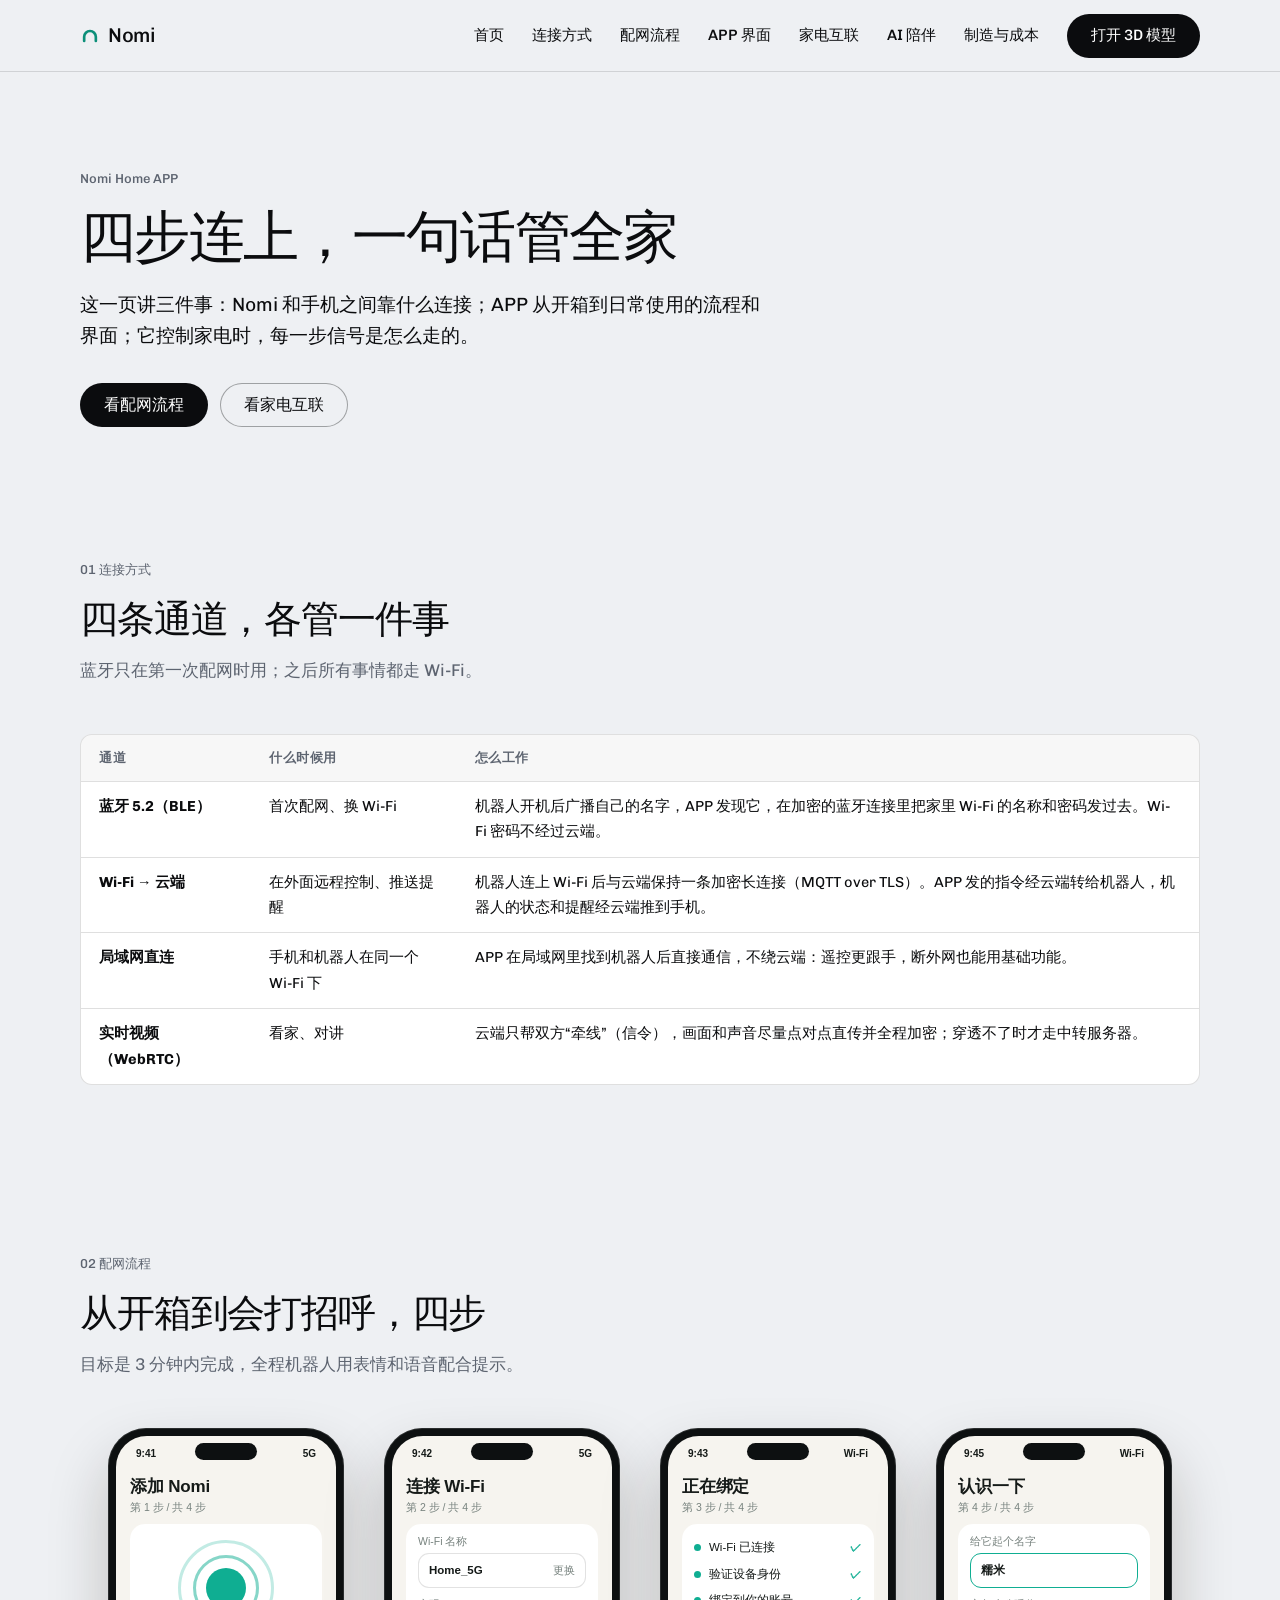
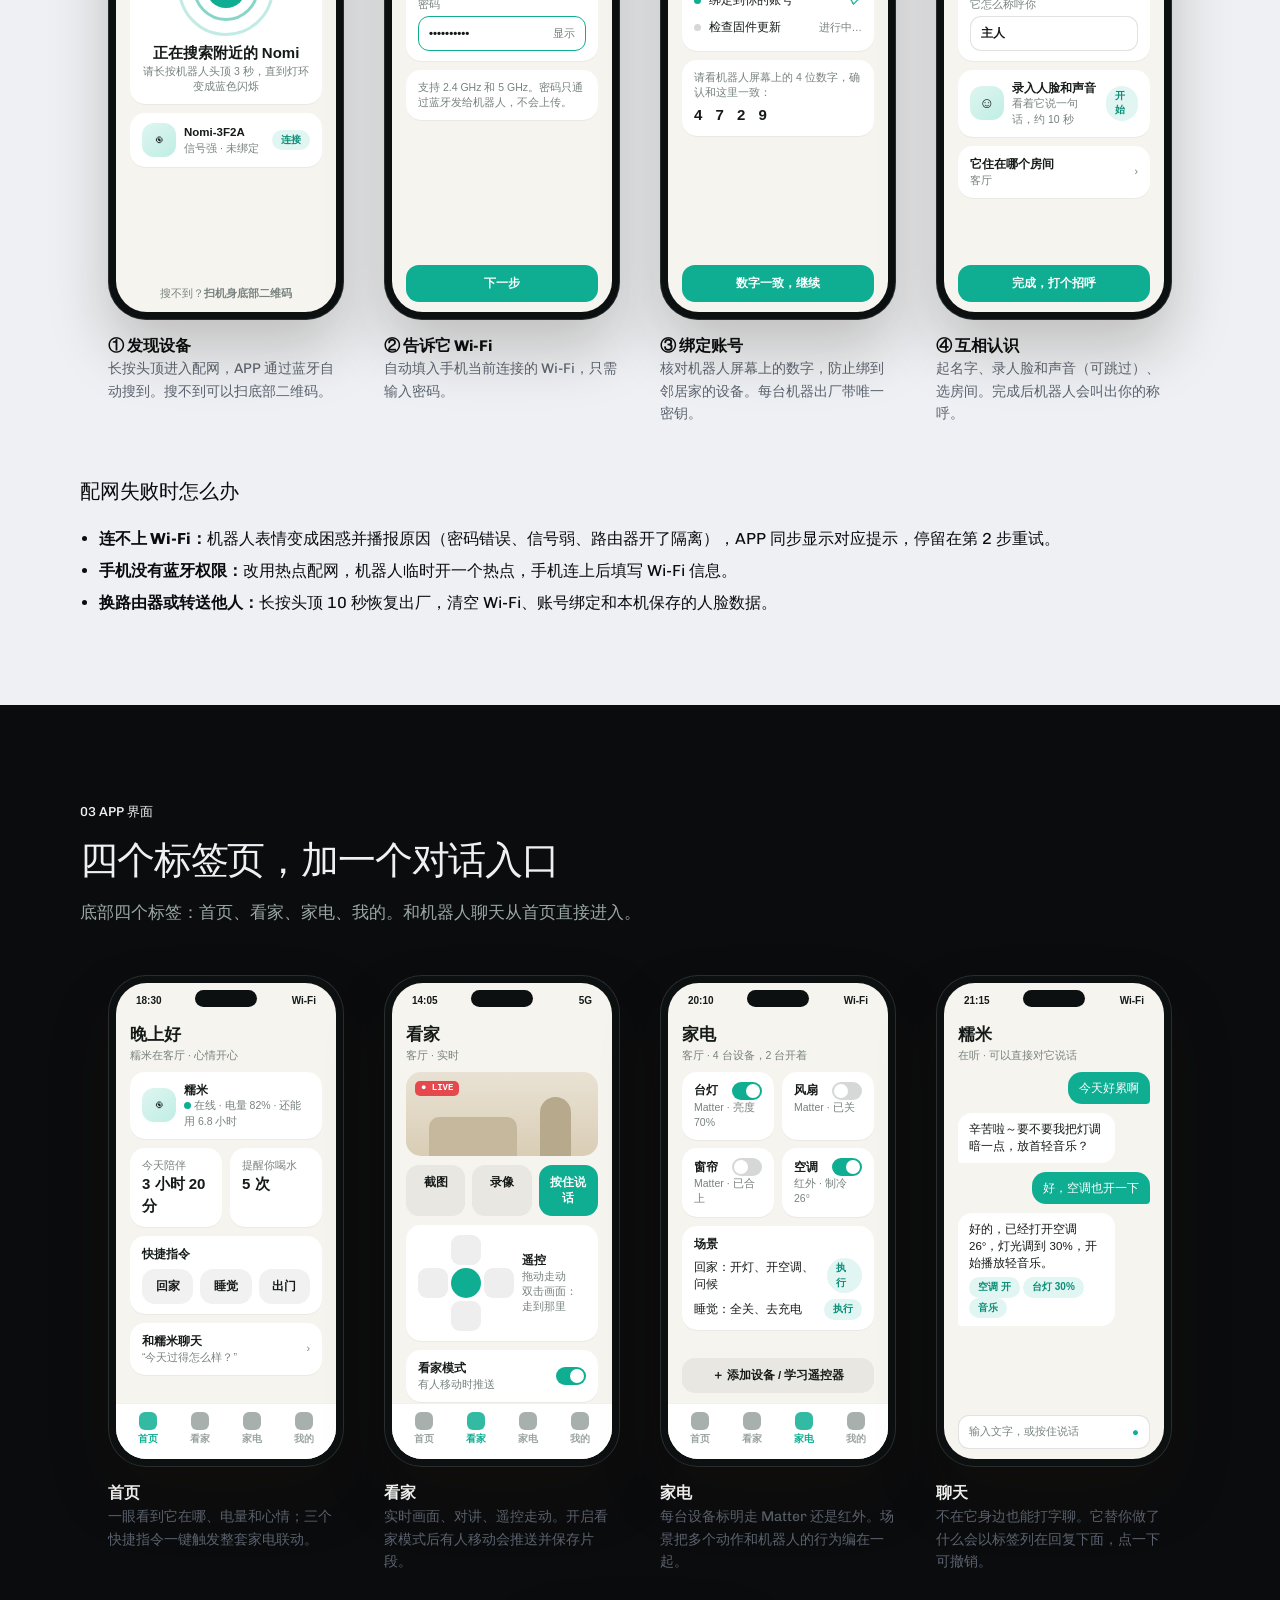
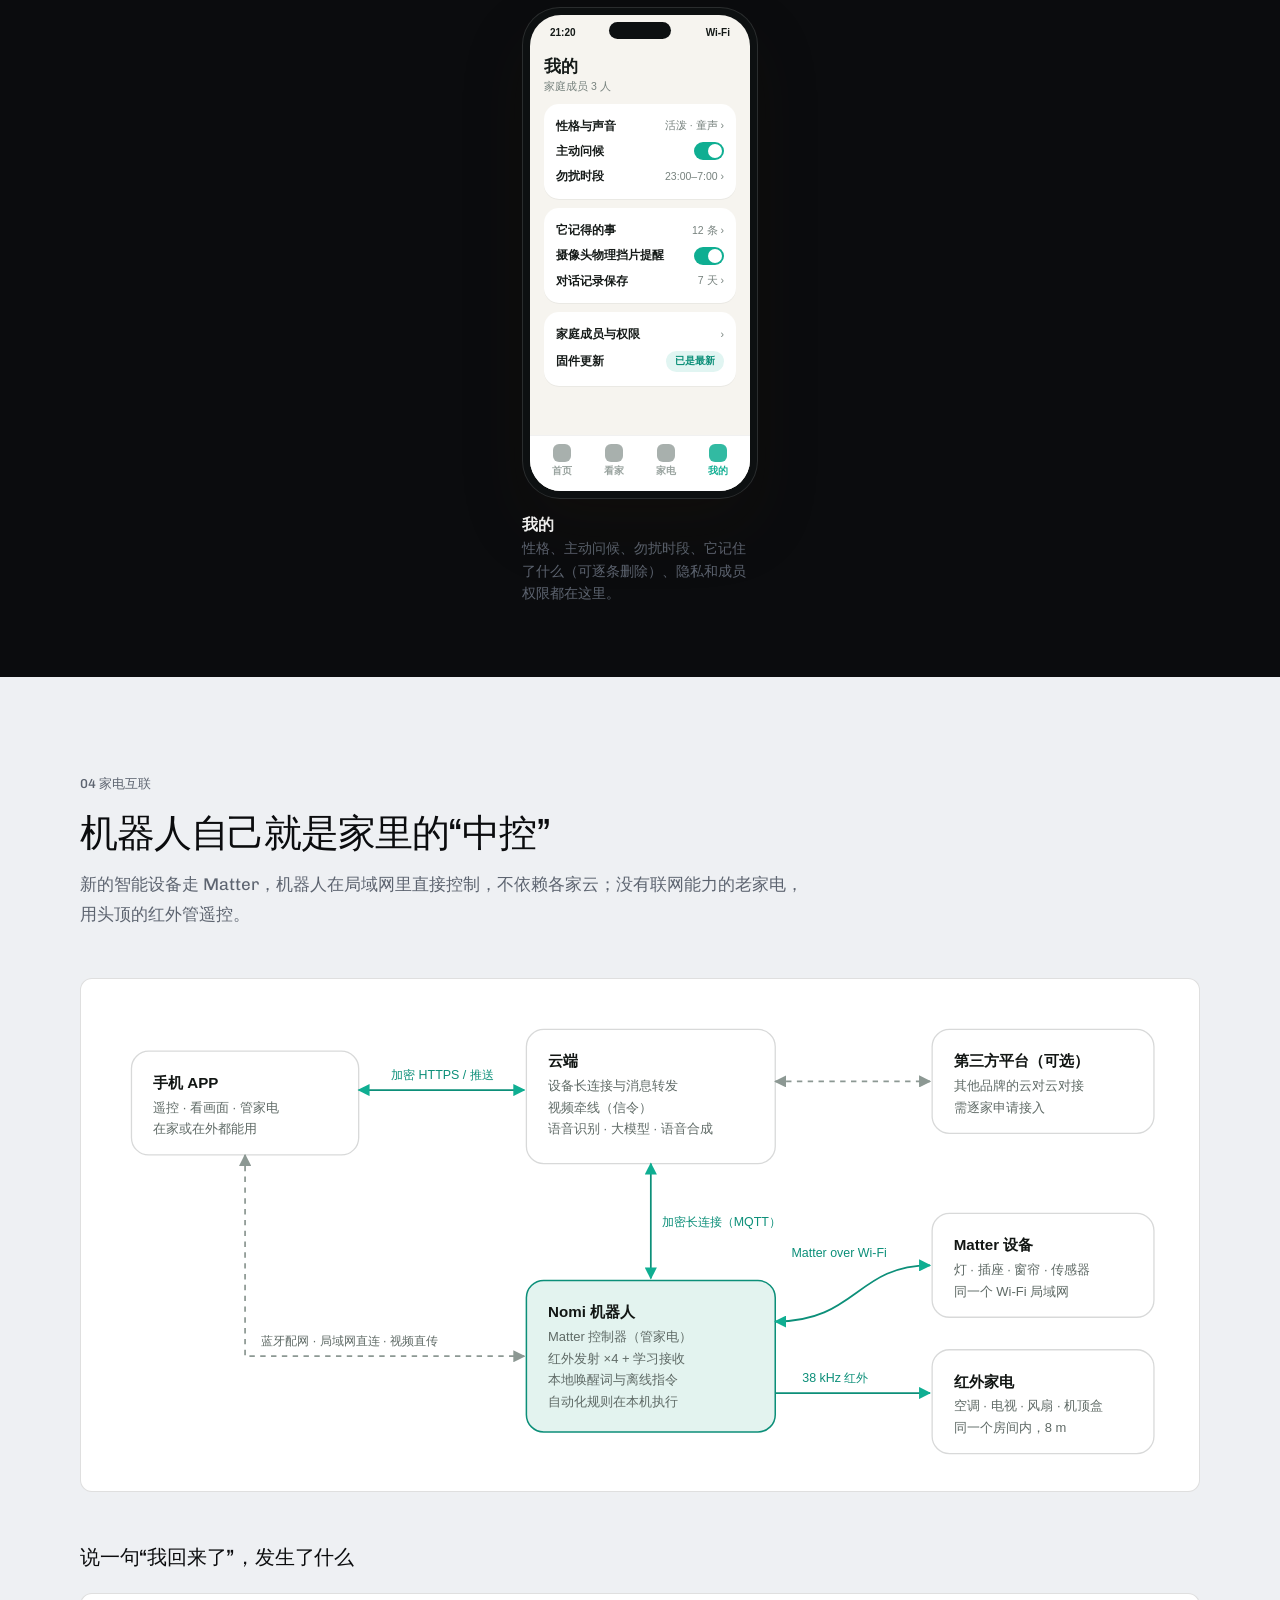
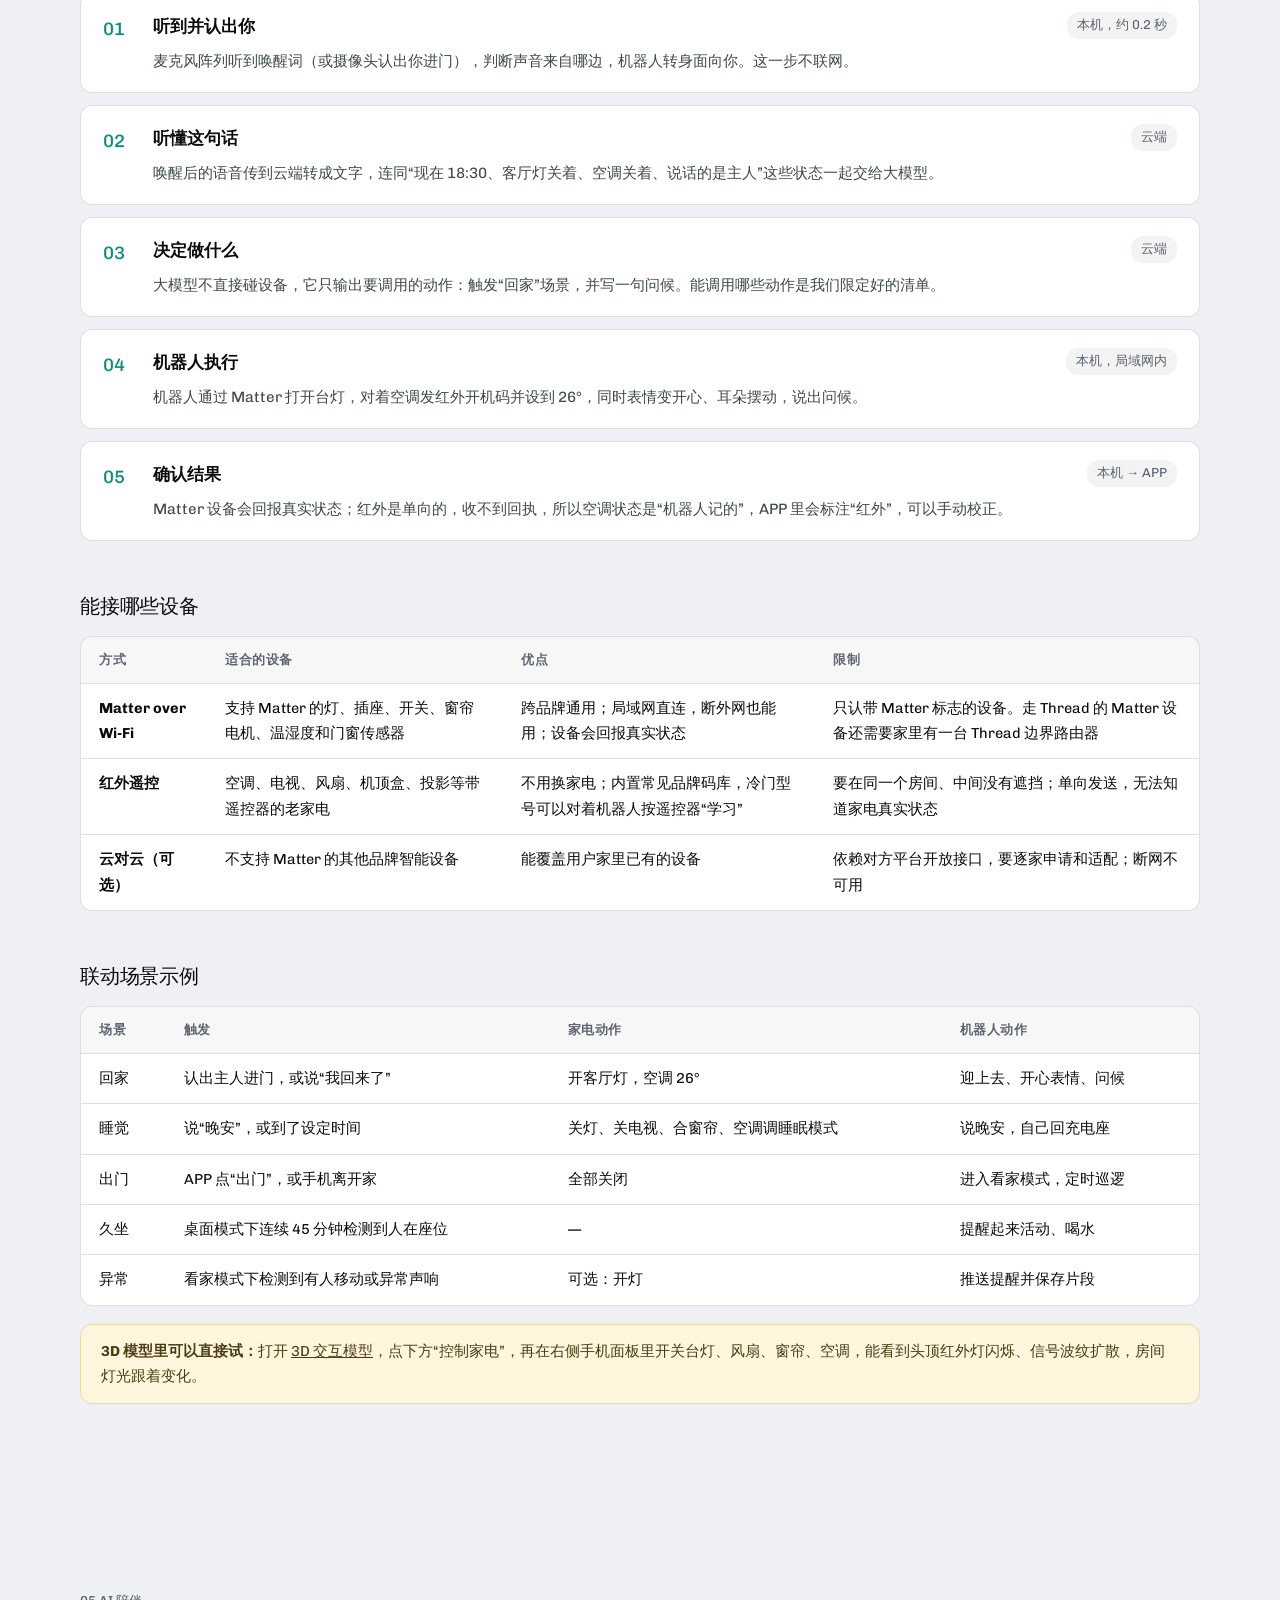
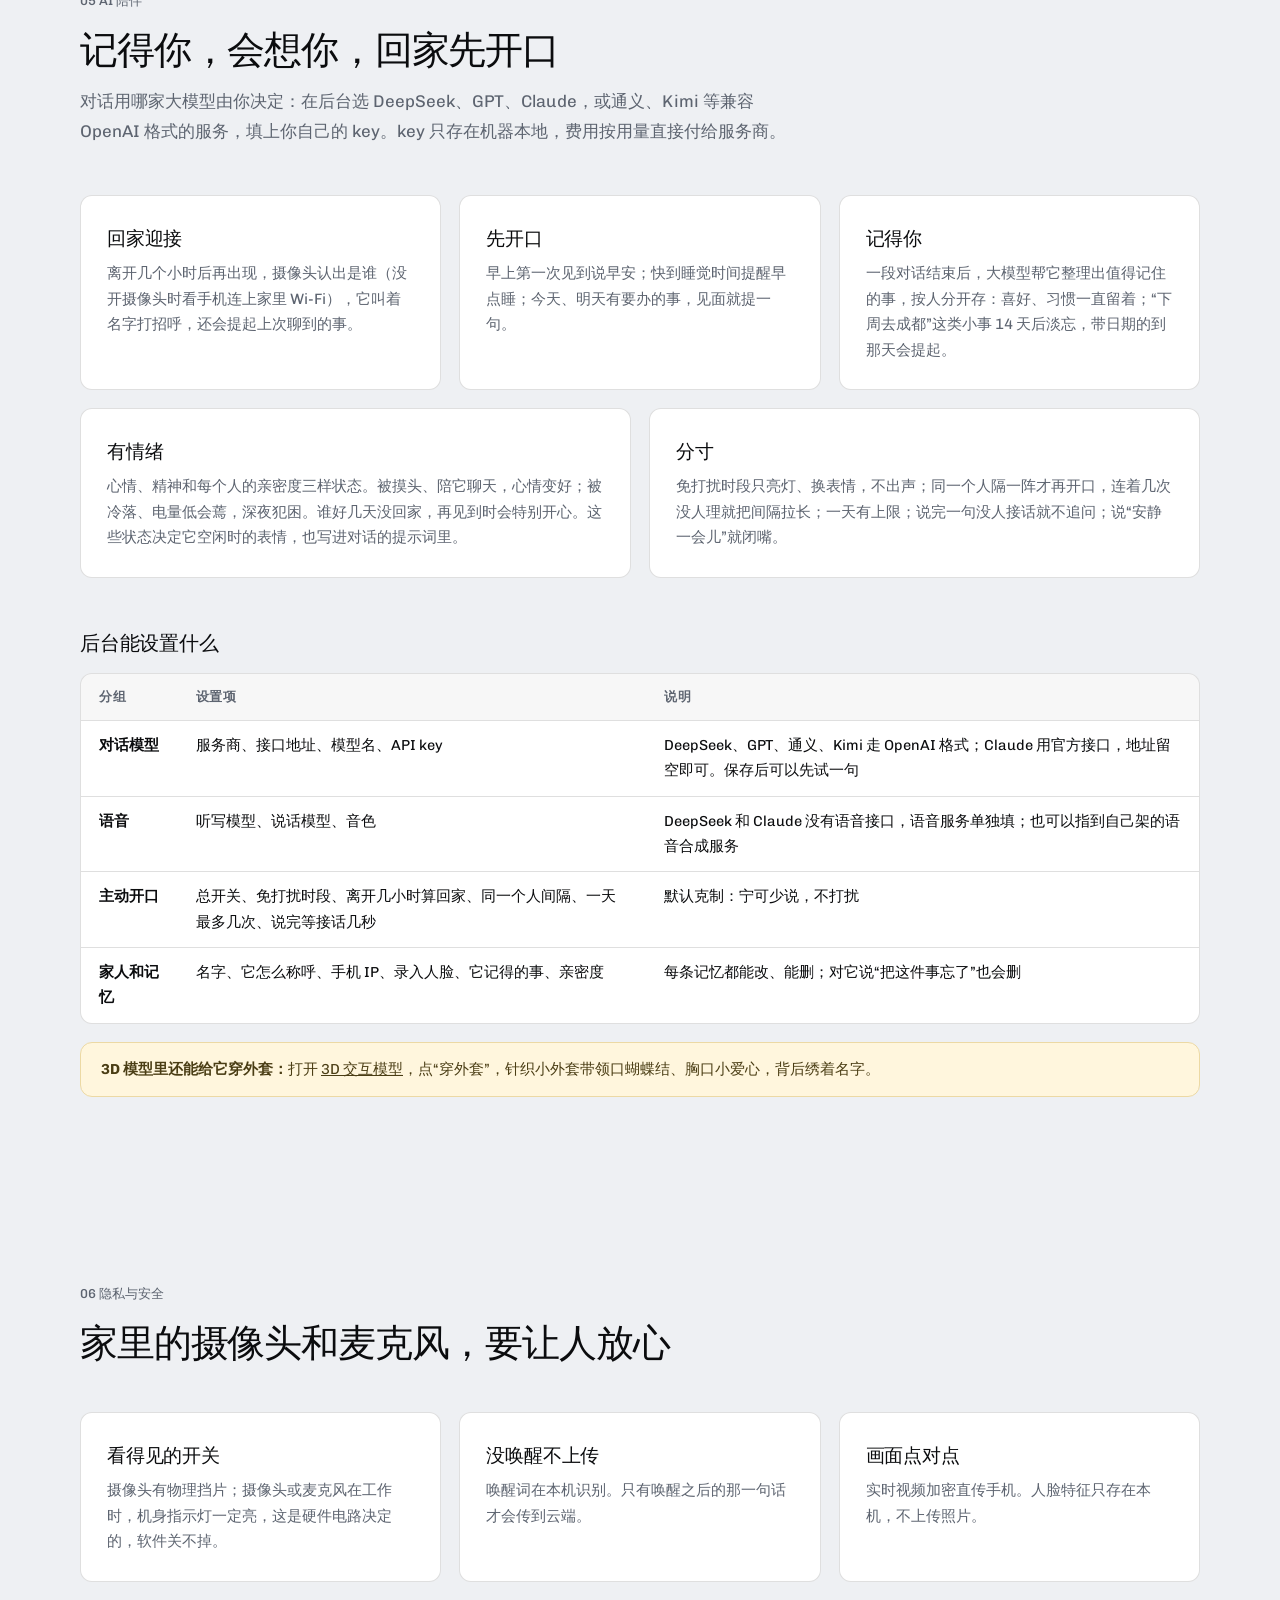
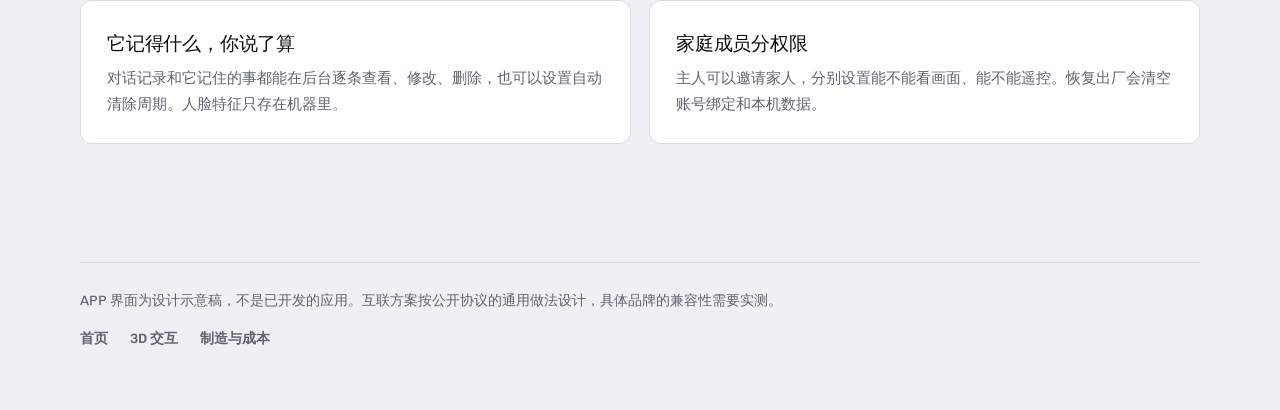
==== commit 67f6ed8f: "网站展示 AI 陪伴能力：首页新增「它记得你，也会先开口」一节（回家迎接、主动开口、长期记忆、认人、情绪、自选 DeepSeek/GPT/Claude 并填自己的 key，配两张手机界面和四张说明卡）" ====
--- a/app.html
+++ b/app.html
@@ -14,7 +14,7 @@
 <link rel="stylesheet" href="phone.css">
 </head>
 <body>
-<nav><div class="wrap"><b>Nomi</b><a href="index.html">首页</a><a href="#link">连接方式</a><a href="#pair">配网流程</a><a href="#ui">APP 界面</a><a href="#iot">家电互联</a><a href="make.html">制造与成本</a><a class="cta" href="sim.html">打开 3D 模型</a></div></nav>
+<nav><div class="wrap"><b>Nomi</b><a href="index.html">首页</a><a href="#link">连接方式</a><a href="#pair">配网流程</a><a href="#ui">APP 界面</a><a href="#iot">家电互联</a><a href="#ai">AI 陪伴</a><a href="make.html">制造与成本</a><a class="cta" href="sim.html">打开 3D 模型</a></div></nav>
 
 <header class="hero"><div class="wrap">
   <div class="eyebrow">Nomi Home APP</div>
@@ -124,7 +124,7 @@
       <div class="c"><div class="row" style="padding:4px 0"><b>性格与声音</b><span class="mut">活泼 · 童声 ›</span></div><div class="row" style="padding:4px 0"><b>主动问候</b><div class="sw on"></div></div><div class="row" style="padding:4px 0"><b>勿扰时段</b><span class="mut">23:00–7:00 ›</span></div></div>
       <div class="c"><div class="row" style="padding:4px 0"><b>它记得的事</b><span class="mut">12 条 ›</span></div><div class="row" style="padding:4px 0"><b>摄像头物理挡片提醒</b><div class="sw on"></div></div><div class="row" style="padding:4px 0"><b>对话记录保存</b><span class="mut">7 天 ›</span></div></div>
       <div class="c"><div class="row" style="padding:4px 0"><b>家庭成员与权限</b><span class="mut">›</span></div><div class="row" style="padding:4px 0"><b>固件更新</b><span class="chip">已是最新</span></div></div>
-    </div><div class="tab"><span><i></i>首页</span><span><i></i>看家</span><span><i></i>家电</span><b><i></i>我的</b></div></div></div><figcaption><b>我的</b>性格、勿扰时段、它记住了什么（可逐条删除）、隐私和成员权限都在这里。</figcaption></figure>
+    </div><div class="tab"><span><i></i>首页</span><span><i></i>看家</span><span><i></i>家电</span><b><i></i>我的</b></div></div></div><figcaption><b>我的</b>性格、主动问候、勿扰时段、它记住了什么（可逐条删除）、隐私和成员权限都在这里。</figcaption></figure>
   </div>
 </div></section>
 
@@ -175,13 +175,34 @@
   <div class="note"><b>3D 模型里可以直接试：</b>打开 <a href="sim.html">3D 交互模型</a>，点下方“控制家电”，再在右侧手机面板里开关台灯、风扇、窗帘、空调，能看到头顶红外灯闪烁、信号波纹扩散，房间灯光跟着变化。</div>
 </div></section>
 
+<section id="ai"><div class="wrap">
+  <div class="sec-head"><div class="eyebrow">05 AI 陪伴</div><h2>记得你，会想你，回家先开口</h2><p>对话用哪家大模型由你决定：在后台选 DeepSeek、GPT、Claude，或通义、Kimi 等兼容 OpenAI 格式的服务，填上你自己的 key。key 只存在机器本地，费用按用量直接付给服务商。</p></div>
+  <div class="bento">
+    <div><h3>回家迎接</h3><p>离开几个小时后再出现，摄像头认出是谁（没开摄像头时看手机连上家里 Wi-Fi），它叫着名字打招呼，还会提起上次聊到的事。</p></div>
+    <div><h3>先开口</h3><p>早上第一次见到说早安；快到睡觉时间提醒早点睡；今天、明天有要办的事，见面就提一句。</p></div>
+    <div><h3>记得你</h3><p>一段对话结束后，大模型帮它整理出值得记住的事，按人分开存：喜好、习惯一直留着；“下周去成都”这类小事 14 天后淡忘，带日期的到那天会提起。</p></div>
+    <div class="w3"><h3>有情绪</h3><p>心情、精神和每个人的亲密度三样状态。被摸头、陪它聊天，心情变好；被冷落、电量低会蔫，深夜犯困。谁好几天没回家，再见到时会特别开心。这些状态决定它空闲时的表情，也写进对话的提示词里。</p></div>
+    <div class="w3"><h3>分寸</h3><p>免打扰时段只亮灯、换表情，不出声；同一个人隔一阵才再开口，连着几次没人理就把间隔拉长；一天有上限；说完一句没人接话就不追问；说“安静一会儿”就闭嘴。</p></div>
+  </div>
+
+  <h3>后台能设置什么</h3>
+  <div class="tbl"><table>
+    <tr><th>分组</th><th>设置项</th><th>说明</th></tr>
+    <tr><td><b>对话模型</b></td><td>服务商、接口地址、模型名、API key</td><td>DeepSeek、GPT、通义、Kimi 走 OpenAI 格式；Claude 用官方接口，地址留空即可。保存后可以先试一句</td></tr>
+    <tr><td><b>语音</b></td><td>听写模型、说话模型、音色</td><td>DeepSeek 和 Claude 没有语音接口，语音服务单独填；也可以指到自己架的语音合成服务</td></tr>
+    <tr><td><b>主动开口</b></td><td>总开关、免打扰时段、离开几小时算回家、同一个人间隔、一天最多几次、说完等接话几秒</td><td>默认克制：宁可少说，不打扰</td></tr>
+    <tr><td><b>家人和记忆</b></td><td>名字、它怎么称呼、手机 IP、录入人脸、它记得的事、亲密度</td><td>每条记忆都能改、能删；对它说“把这件事忘了”也会删</td></tr>
+  </table></div>
+  <div class="note"><b>3D 模型里还能给它穿外套：</b>打开 <a href="sim.html?coat=1">3D 交互模型</a>，点“穿外套”，针织小外套带领口蝴蝶结、胸口小爱心，背后绣着名字。</div>
+</div></section>
+
 <section><div class="wrap">
-  <div class="sec-head"><div class="eyebrow">05 隐私与安全</div><h2>家里的摄像头和麦克风，要让人放心</h2></div>
+  <div class="sec-head"><div class="eyebrow">06 隐私与安全</div><h2>家里的摄像头和麦克风，要让人放心</h2></div>
   <div class="bento">
     <div><h3>看得见的开关</h3><p>摄像头有物理挡片；摄像头或麦克风在工作时，机身指示灯一定亮，这是硬件电路决定的，软件关不掉。</p></div>
     <div><h3>没唤醒不上传</h3><p>唤醒词在本机识别。只有唤醒之后的那一句话才会传到云端。</p></div>
     <div><h3>画面点对点</h3><p>实时视频加密直传手机。人脸特征只存在本机，不上传照片。</p></div>
-    <div class="w3"><h3>它记得什么，你说了算</h3><p>对话记录和它记住的习惯都能在 APP 里逐条查看、删除，也可以设置自动清除周期。</p></div>
+    <div class="w3"><h3>它记得什么，你说了算</h3><p>对话记录和它记住的事都能在后台逐条查看、修改、删除，也可以设置自动清除周期。人脸特征只存在机器里。</p></div>
     <div class="w3"><h3>家庭成员分权限</h3><p>主人可以邀请家人，分别设置能不能看画面、能不能遥控。恢复出厂会清空账号绑定和本机数据。</p></div>
   </div>
 </div></section>
--- a/site.css
+++ b/site.css
@@ -1,4 +1,4 @@
-:root { --bg: #eef0f3; --card: #ffffff; --ink: #0b0c0e; --sub: #5d6470; --line: rgba(11, 12, 14, 0.13); --acc: #1f2de6; --acc2: #1f2de6; --pink: #ff8fa3; --blue: #23b4e6; --stage: #e2e5ea; --r: 12px; }
+:root { --bg: #eef0f3; --card: #ffffff; --ink: #0b0c0e; --sub: #5d6470; --line: rgba(11, 12, 14, 0.13); --acc: #0c8f79; --acc2: #0c8f79; --btn: #0b0c0e; --pink: #ff8fa3; --blue: #23b4e6; --stage: #e2e5ea; --r: 12px; }
 * { box-sizing: border-box; }
 html { scroll-behavior: smooth; scroll-padding-top: 96px; }
 body { margin: 0; background: var(--bg); color: var(--ink); font: 16px/1.75 "Chivo", -apple-system, 'PingFang SC', 'HarmonyOS Sans SC', 'Microsoft YaHei', 'Noto Sans SC', sans-serif; -webkit-font-smoothing: antialiased; padding-top: 72px; }
@@ -12,11 +12,11 @@
 nav { position: fixed; top: 0; left: 0; right: 0; z-index: 20; height: 72px; background: var(--bg); border-bottom: 1px solid var(--line); }
 nav .wrap { display: flex; align-items: center; gap: 4px; height: 100%; overflow-x: auto; white-space: nowrap; scrollbar-width: none; }
 nav b { display: inline-flex; align-items: center; gap: 8px; font-size: 20px; font-weight: 500; letter-spacing: -0.02em; margin-right: auto; padding-right: 24px; }
-nav b::before { content: ''; width: 20px; height: 20px; background: url("data:image/svg+xml,%3Csvg xmlns='http://www.w3.org/2000/svg' viewBox='0 0 24 24'%3E%3Cpath d='M5 18v-5a7 7 0 0 1 14 0v5' fill='none' stroke='%231f2de6' stroke-width='3.2' stroke-linecap='round'/%3E%3C/svg%3E") center / contain no-repeat; }
+nav b::before { content: ''; width: 20px; height: 20px; background: url("data:image/svg+xml,%3Csvg xmlns='http://www.w3.org/2000/svg' viewBox='0 0 24 24'%3E%3Cpath d='M5 18v-5a7 7 0 0 1 14 0v5' fill='none' stroke='%230c8f79' stroke-width='3.2' stroke-linecap='round'/%3E%3C/svg%3E") center / contain no-repeat; }
 nav a { text-decoration: none; font-size: 15px; color: var(--ink); font-weight: 500; padding: 8px 12px; border-radius: 8px; transition: background 0.2s; }
 nav a:hover { background: rgba(11, 12, 14, 0.06); }
-nav a.cta { background: var(--acc); color: #fff; height: 44px; display: inline-flex; align-items: center; padding: 0 24px; margin-left: 12px; border-radius: 4px; }
-nav a.cta:hover { background: #1823b8; }
+nav a.cta { background: var(--btn); color: #fff; height: 44px; display: inline-flex; align-items: center; padding: 0 24px; margin-left: 12px; border-radius: 999px; }
+nav a.cta:hover { background: #2a2d33; }
 @media (max-width: 639px) { nav { height: 56px; } nav a.cta { height: 40px; padding: 0 16px; } }
 
 /* 首屏 */
@@ -25,8 +25,8 @@
 h1 { font-size: clamp(38px, 4.4vw, 69px); line-height: 1.05; margin: 0 0 24px; letter-spacing: -0.03em; font-weight: 400; text-wrap: balance; }
 h1 em { font-style: normal; white-space: nowrap; }
 .lead { font-size: clamp(18px, 1.5vw, 20px); color: var(--ink); max-width: 36em; margin: 0 0 32px; line-height: 1.6; }
-.btn { display: inline-flex; align-items: center; gap: 8px; height: 44px; padding: 0 24px; border-radius: 4px; background: var(--acc); color: #fff; font-weight: 500; text-decoration: none; margin: 0 12px 12px 0; transition: transform 0.15s, background 0.2s; }
-.btn:hover { background: #1823b8; transform: translateY(-1px); }
+.btn { display: inline-flex; align-items: center; gap: 8px; height: 44px; padding: 0 24px; border-radius: 999px; background: var(--btn); color: #fff; font-weight: 500; text-decoration: none; margin: 0 12px 12px 0; transition: transform 0.15s, background 0.2s; }
+.btn:hover { background: #2a2d33; transform: translateY(-1px); }
 .btn:active { transform: translateY(1px); }
 .btn.ghost { background: transparent; color: var(--ink); box-shadow: inset 0 0 0 1px rgba(11, 12, 14, 0.35); }
 .btn.ghost:hover { background: rgba(11, 12, 14, 0.06); }
@@ -66,7 +66,7 @@
 .bento { display: grid; grid-template-columns: repeat(6, 1fr); gap: 18px; }
 .bento > div { grid-column: span 2; background: var(--card); border: 1px solid var(--line); border-radius: var(--r); padding: 26px; }
 .bento > div.w3 { grid-column: span 3; }
-.bento .ico { width: 44px; height: 44px; border-radius: 8px; background: rgba(31, 45, 230, 0.1); color: var(--acc2); display: grid; place-items: center; margin-bottom: 16px; }
+.bento .ico { width: 44px; height: 44px; border-radius: 8px; background: rgba(12, 143, 121, 0.1); color: var(--acc2); display: grid; place-items: center; margin-bottom: 16px; }
 .bento .ico svg { width: 22px; height: 22px; fill: none; stroke: currentColor; stroke-width: 1.8; stroke-linecap: round; stroke-linejoin: round; }
 .bento h3 { margin: 0 0 6px; font-size: 19px; }
 .bento p { margin: 0; color: var(--sub); font-size: 15px; line-height: 1.7; }
@@ -95,7 +95,7 @@
 th { font-size: 12.5px; letter-spacing: 0.04em; color: var(--sub); white-space: nowrap; background: rgba(18, 22, 20, 0.03); }
 tr:last-child td { border-bottom: 0; }
 td.n, th.n { text-align: right; font-variant-numeric: tabular-nums; white-space: nowrap; }
-tr.sum td { font-weight: 500; background: rgba(31, 45, 230, 0.07); }
+tr.sum td { font-weight: 500; background: rgba(12, 143, 121, 0.07); }
 tr.cat td { font-weight: 500; color: var(--sub); font-size: 13px; background: rgba(18, 22, 20, 0.03); }
 .note { background: #fff6dd; border: 1px solid #ecd9a4; border-radius: 12px; padding: 14px 20px; font-size: 14.5px; margin: 18px 0; color: #4a3d14; }
 .kpis { display: grid; grid-template-columns: repeat(auto-fit, minmax(190px, 1fr)); gap: 14px; margin: 22px 0; }
@@ -127,10 +127,10 @@
 .diagram svg { display: block; width: 100%; min-width: 760px; height: auto; }
 .diagram text { font: 600 14px -apple-system, 'PingFang SC', 'Microsoft YaHei', sans-serif; fill: #121614; }
 .diagram .s { font-weight: 500; font-size: 12px; fill: #5f6a66; }
-.diagram .l { font-size: 11.5px; fill: #1f2de6; font-weight: 500; }
+.diagram .l { font-size: 11.5px; fill: #0c8f79; font-weight: 500; }
 .diagram rect.b { fill: #fff; stroke: rgba(18, 22, 20, 0.16); stroke-width: 1.2; }
-.diagram rect.h { fill: #e8eafc; stroke: #1f2de6; stroke-width: 1.4; }
-.diagram path { fill: none; stroke: #1f2de6; stroke-width: 1.6; }
+.diagram rect.h { fill: #e3f3ef; stroke: #0c8f79; stroke-width: 1.4; }
+.diagram path { fill: none; stroke: #0c8f79; stroke-width: 1.6; }
 .diagram path.d { stroke-dasharray: 5 5; stroke: #8c9893; }
 
 @media (max-width: 860px) {
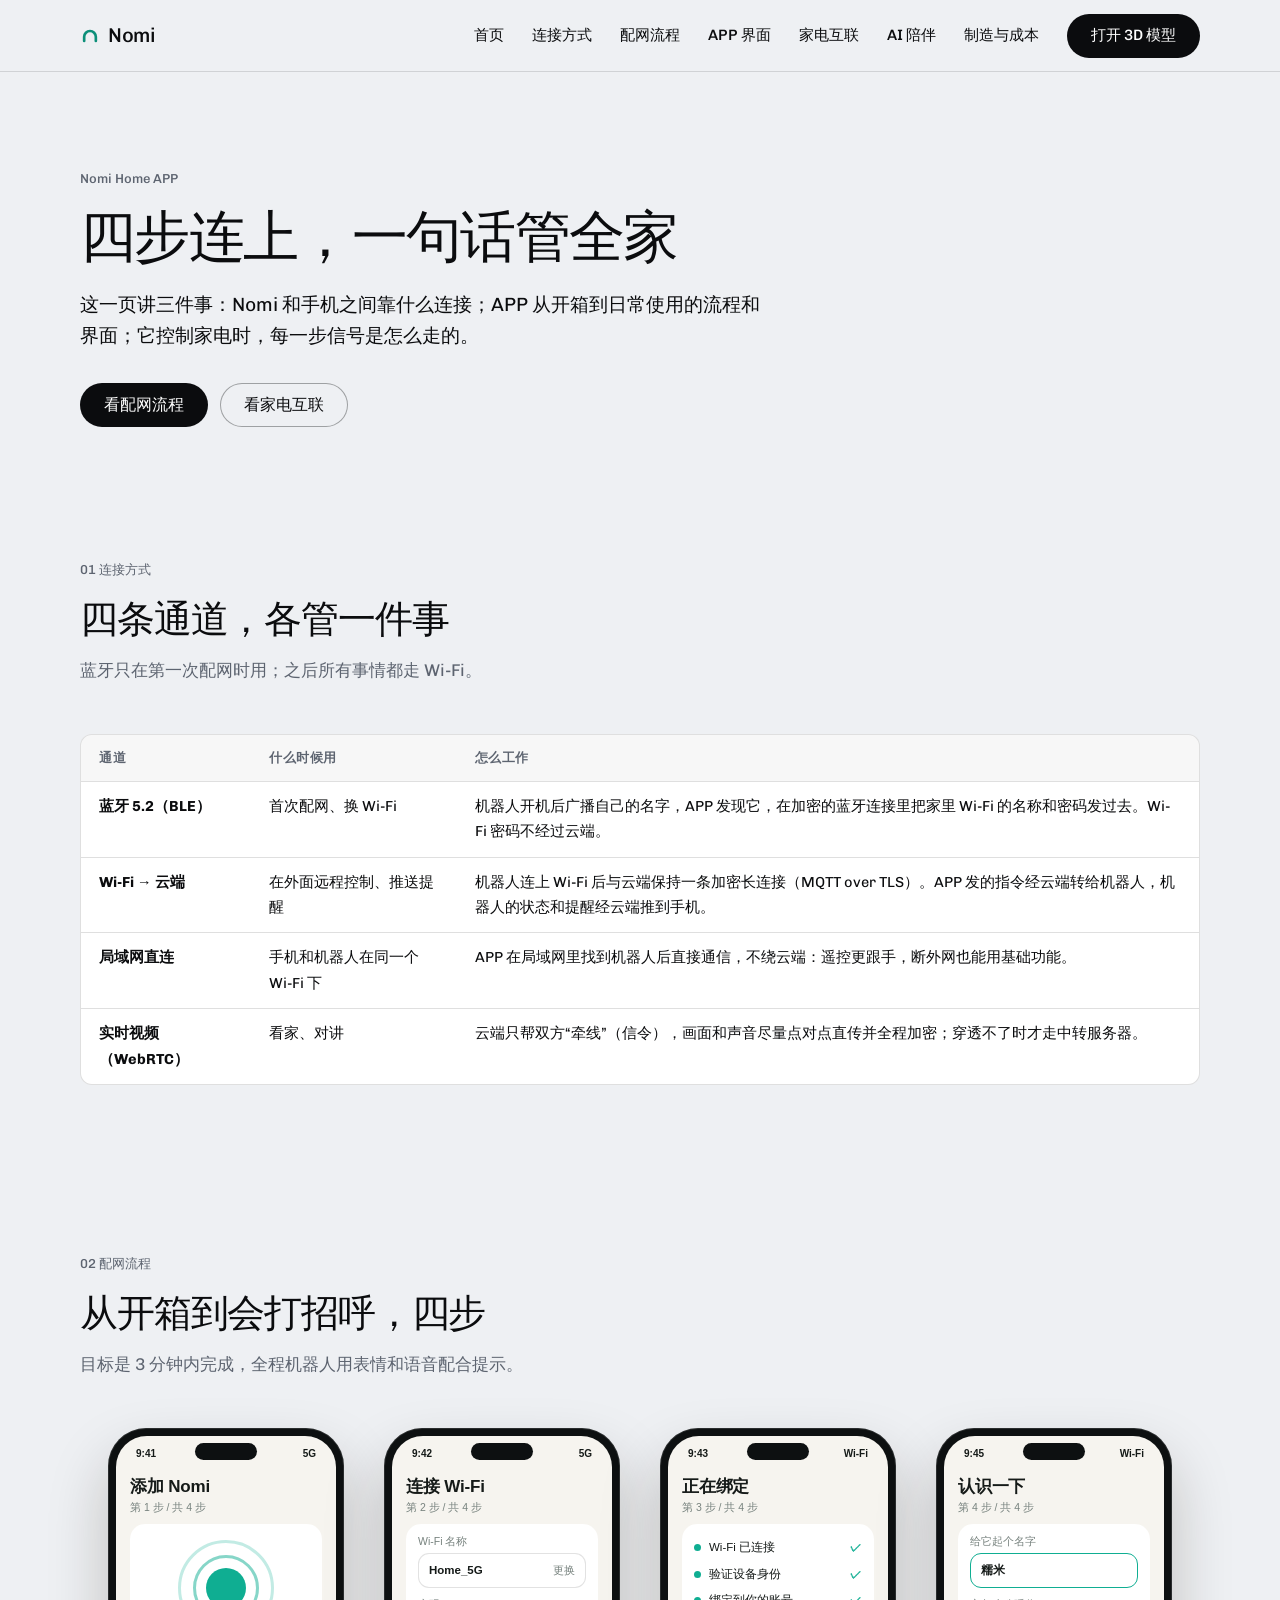
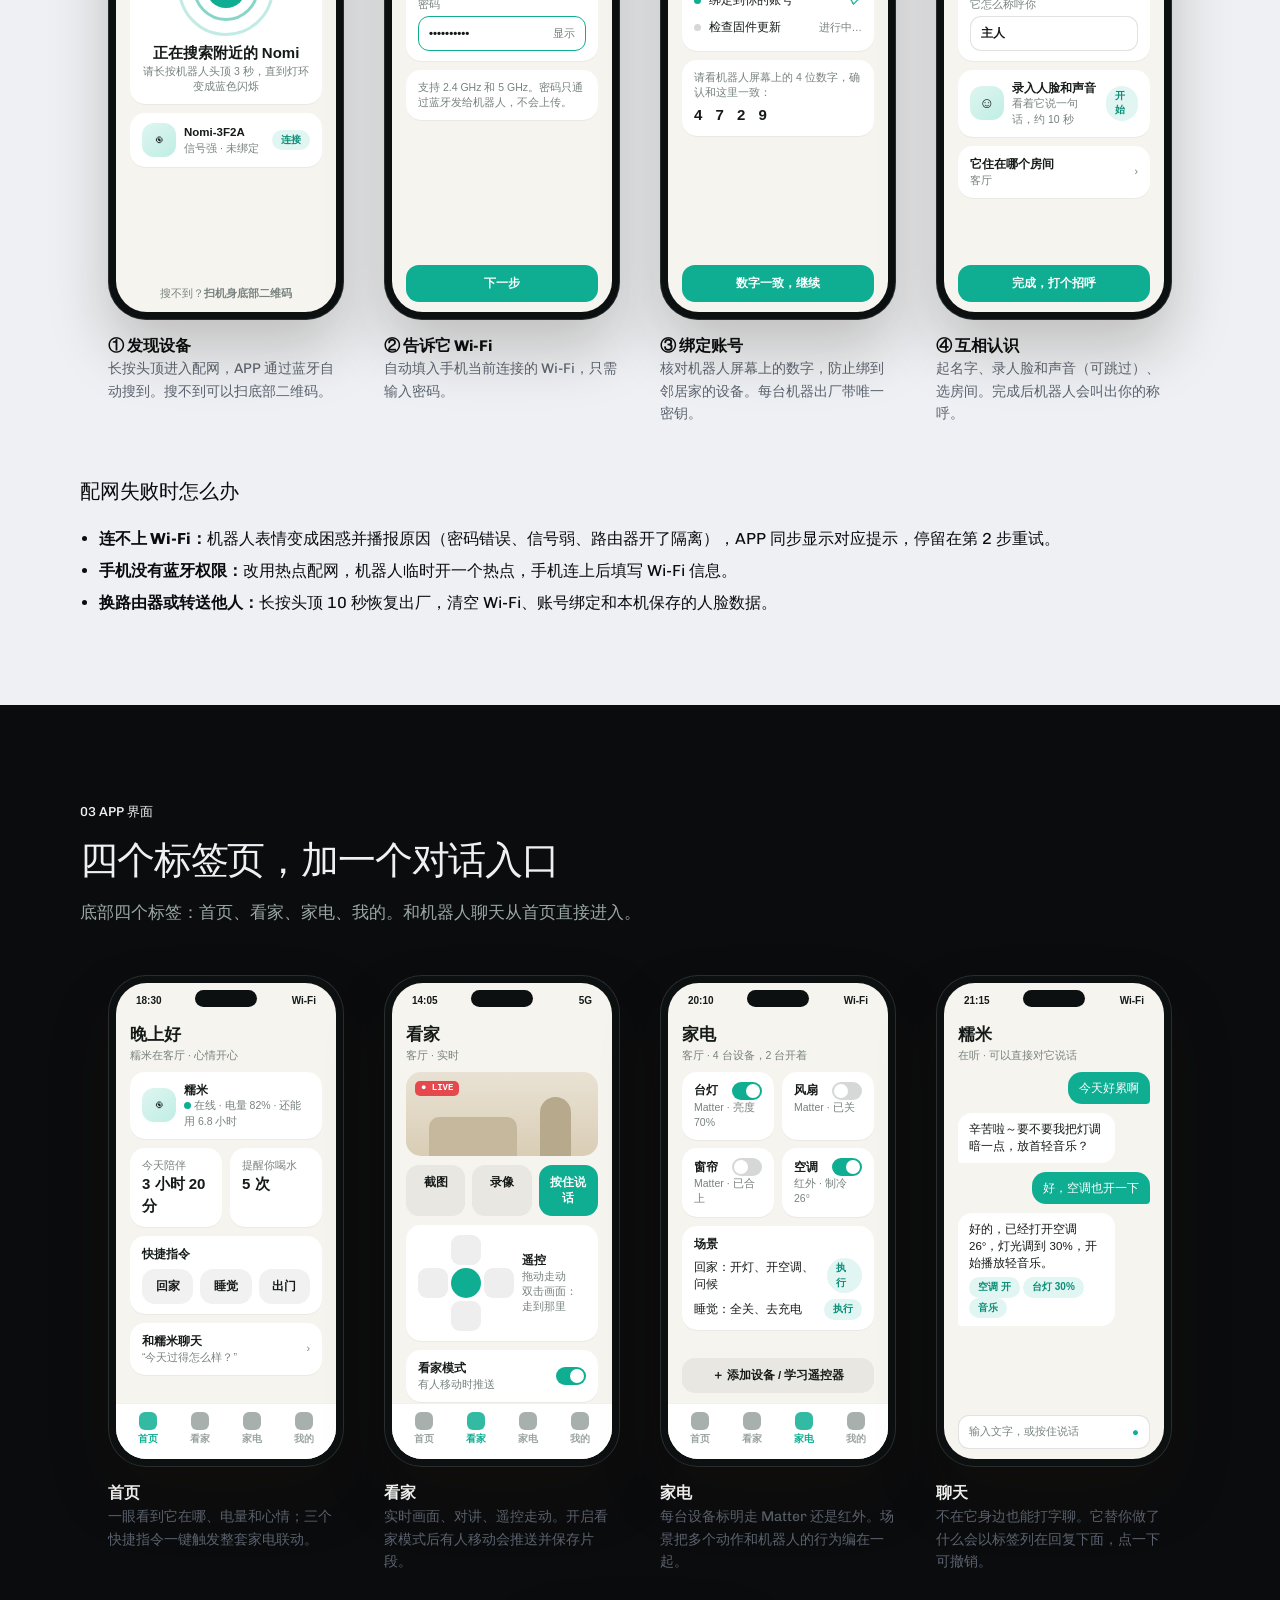
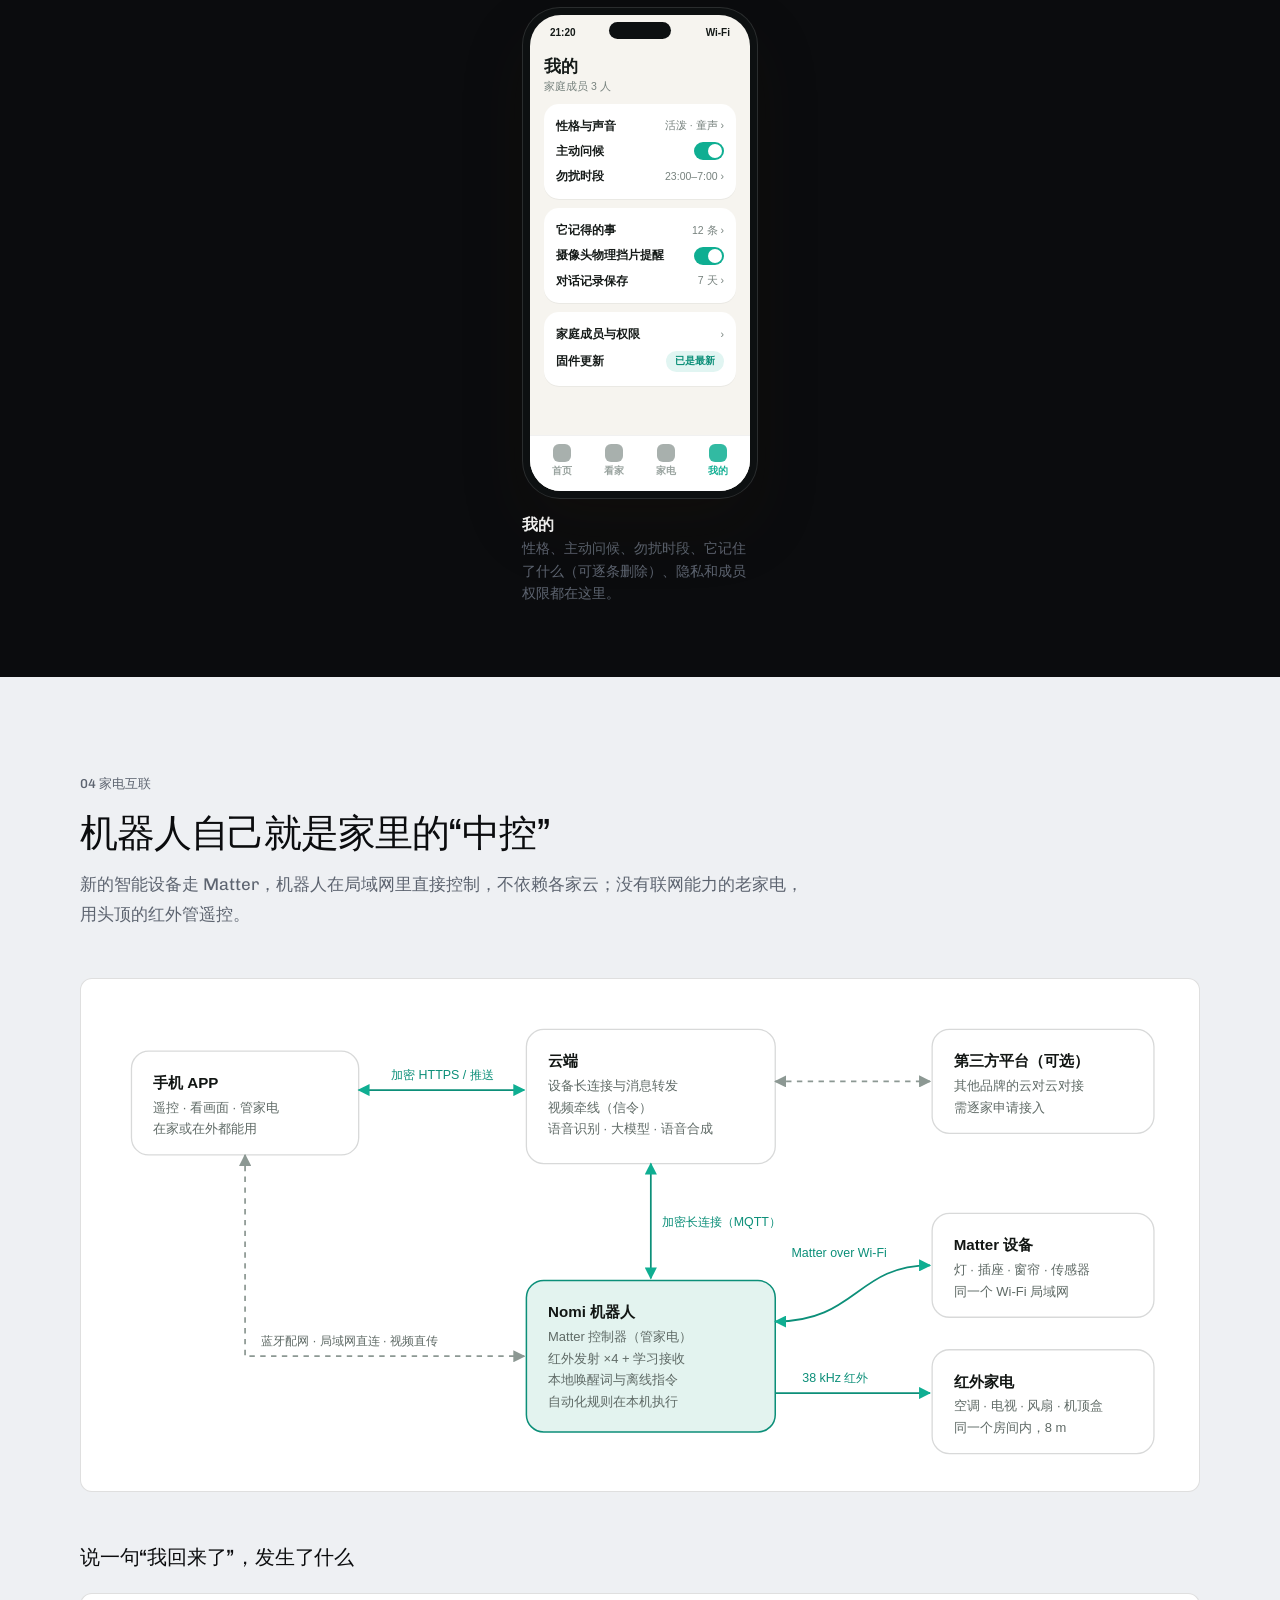
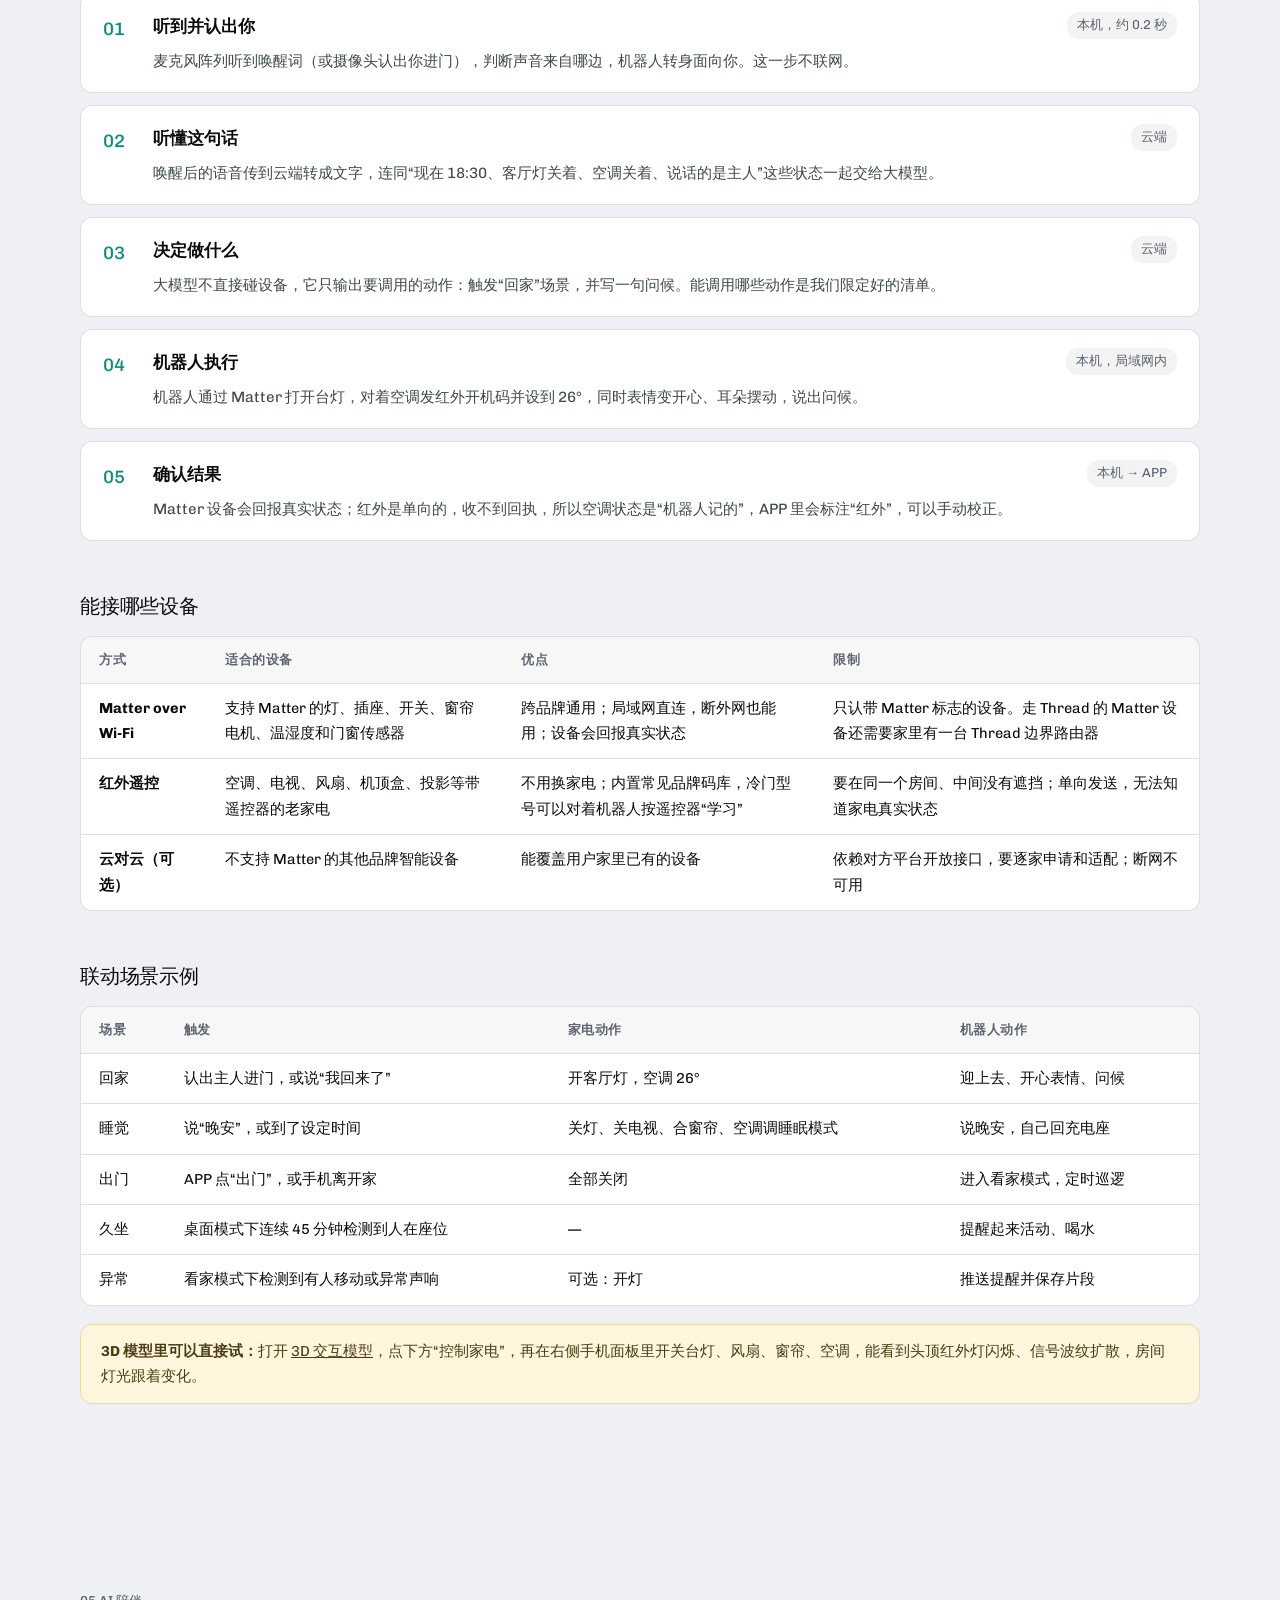
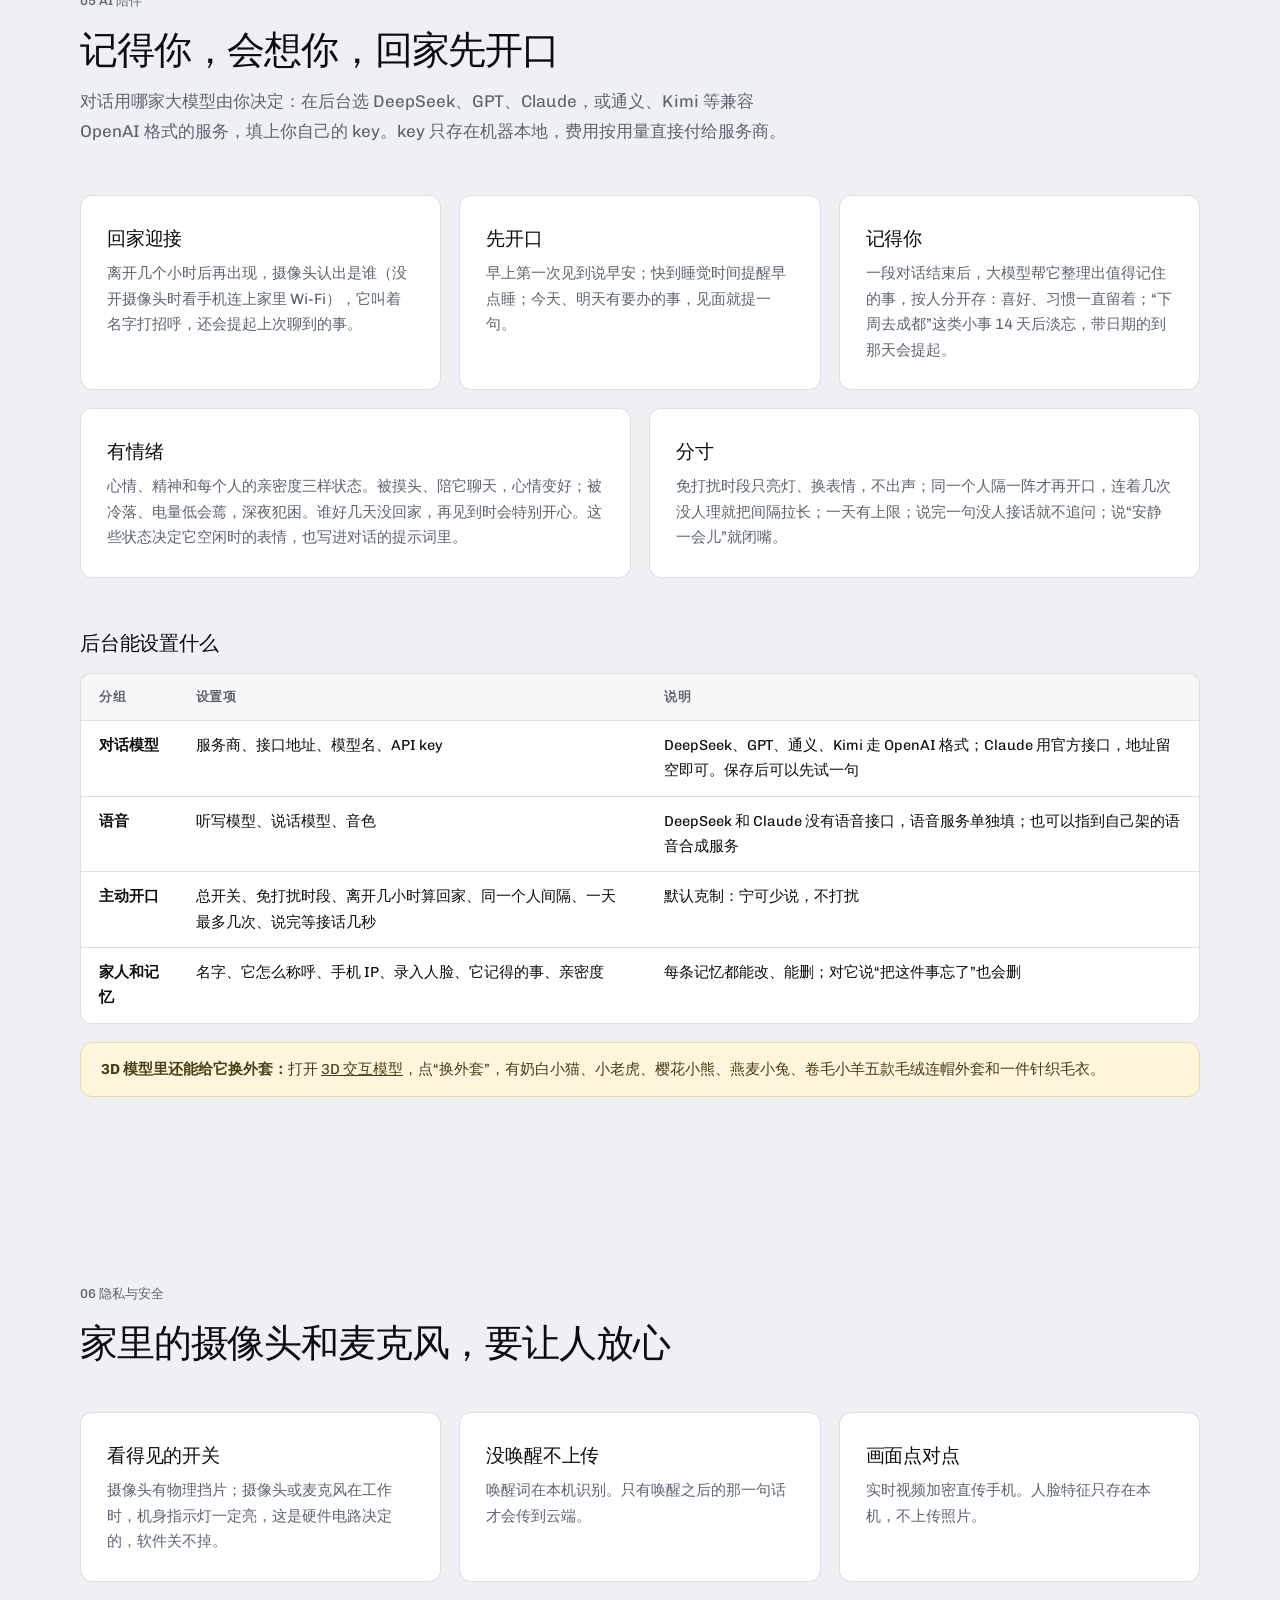
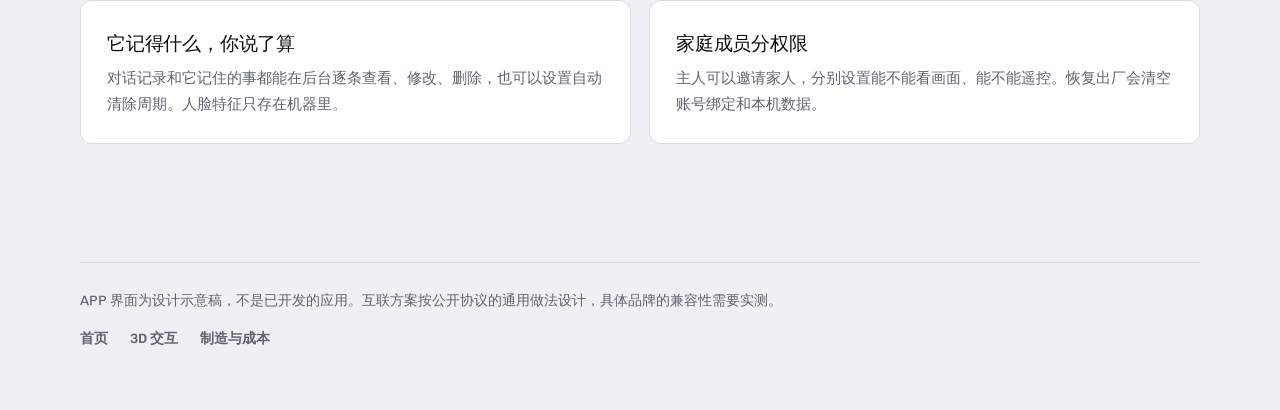
==== commit 05ef40b4: "3D 模型加五款毛绒连帽外套（奶白小猫、小老虎、樱花小熊、燕麦小兔、卷毛小羊）：多层壳绒毛，从头包到轮子上方，脸、摄像头、ToF、回充接收头留开口，每款耳朵 / 尾巴单独设计并跟着耳朵舵机动；换外套面" ====
--- a/app.html
+++ b/app.html
@@ -193,7 +193,7 @@
     <tr><td><b>主动开口</b></td><td>总开关、免打扰时段、离开几小时算回家、同一个人间隔、一天最多几次、说完等接话几秒</td><td>默认克制：宁可少说，不打扰</td></tr>
     <tr><td><b>家人和记忆</b></td><td>名字、它怎么称呼、手机 IP、录入人脸、它记得的事、亲密度</td><td>每条记忆都能改、能删；对它说“把这件事忘了”也会删</td></tr>
   </table></div>
-  <div class="note"><b>3D 模型里还能给它穿外套：</b>打开 <a href="sim.html?coat=1">3D 交互模型</a>，点“穿外套”，针织小外套带领口蝴蝶结、胸口小爱心，背后绣着名字。</div>
+  <div class="note"><b>3D 模型里还能给它换外套：</b>打开 <a href="sim.html?coat=1">3D 交互模型</a>，点“换外套”，有奶白小猫、小老虎、樱花小熊、燕麦小兔、卷毛小羊五款毛绒连帽外套和一件针织毛衣。</div>
 </div></section>
 
 <section><div class="wrap">
